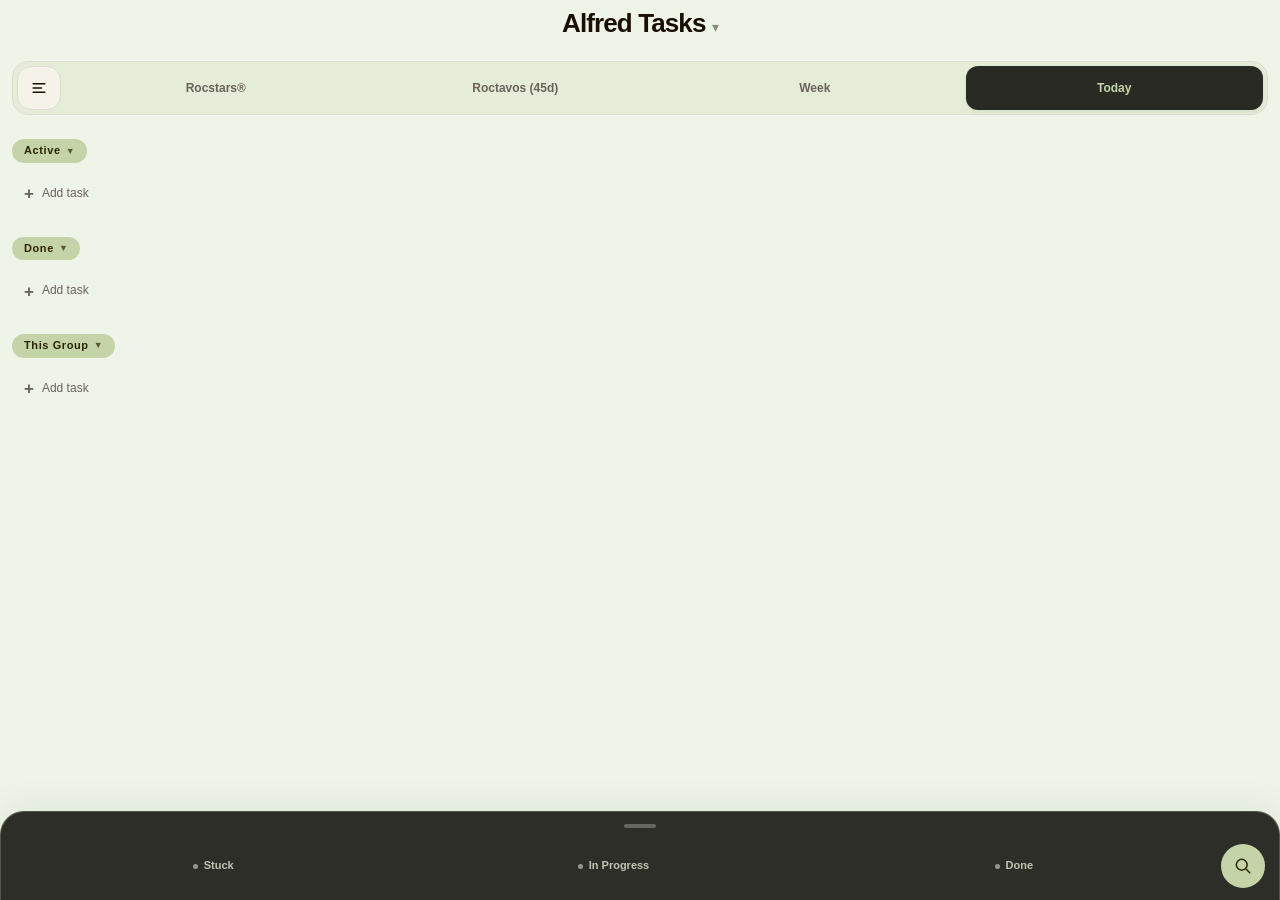
==== index.html @ 6725498e "Merge pull request #1 from crowneglobal/fix/miniapp-task-feed Fix missing tasks with authenticated p" ====
<!DOCTYPE html>
<html lang="en">
<head>
  <meta charset="UTF-8">
  <meta name="viewport" content="width=device-width, initial-scale=1.0, maximum-scale=1.0, viewport-fit=cover">
  <meta http-equiv="Cache-Control" content="no-cache, no-store, must-revalidate">
  <meta http-equiv="Pragma" content="no-cache">
  <meta http-equiv="Expires" content="0">
  <title>Alfred</title>
  <script src="https://telegram.org/js/telegram-web-app.js"></script>
  <script src="https://cdn.jsdelivr.net/npm/sortablejs@1.15.2/Sortable.min.js"></script>
  <style>
    * { margin: 0; padding: 0; box-sizing: border-box; }
    :root {
      /* Device cutouts and Telegram's own controls occupy separate areas. */
      --app-safe-top: calc(max(env(safe-area-inset-top, 0px), var(--tg-safe-area-inset-top, 0px)) + var(--tg-content-safe-area-inset-top, 0px));
      --app-safe-bottom: calc(max(env(safe-area-inset-bottom, 0px), var(--tg-safe-area-inset-bottom, 0px)) + var(--tg-content-safe-area-inset-bottom, 0px));
      --app-safe-left: calc(max(env(safe-area-inset-left, 0px), var(--tg-safe-area-inset-left, 0px)) + var(--tg-content-safe-area-inset-left, 0px));
      --app-safe-right: calc(max(env(safe-area-inset-right, 0px), var(--tg-safe-area-inset-right, 0px)) + var(--tg-content-safe-area-inset-right, 0px));
    }
    html.telegram-fullscreen {
      /* Missing native events need a startup fallback; reported insets replace it. */
      --app-fallback-device-top: 59px;
      --app-fallback-content-top: 56px;
      --app-safe-top: calc(max(env(safe-area-inset-top, 0px), var(--tg-safe-area-inset-top, 0px), var(--app-fallback-device-top)) + var(--app-fallback-content-top));
    }
    html.telegram-fullscreen[data-telegram-platform="ios"] { --app-fallback-content-top: 46px; }
    html.telegram-fullscreen.telegram-device-insets-known { --app-fallback-device-top: 0px; }
    html.telegram-fullscreen.telegram-content-insets-known { --app-fallback-content-top: var(--tg-content-safe-area-inset-top); }
    /* A portrait phone's keyboard must not select the landscape fallback. */
    @media (orientation: landscape) and (min-width: 600px) {
      html.telegram-fullscreen { --app-fallback-device-top: 0px; }
    }
    body {
      font-family: -apple-system, BlinkMacSystemFont, 'SF Pro Text', 'Segoe UI', sans-serif;
      background: #EEF4E8; color: #1A0E00;
      min-height: 100vh;
      padding: 0 calc(var(--app-safe-right) + 12px) calc(var(--task-tray-height, 92px) + 8px) calc(var(--app-safe-left) + 12px);
      transition: background 0.2s, color 0.2s;
    }

    /* ── Light mode ── */
    body.light { background: #EEF4E8; color: #1A0E00; }
    body.light .focus-banner { background: linear-gradient(135deg, #EEF4E8, #F5F2EA); border-color: rgba(197,212,168,0.4); }
    body.light .focus-label  { color: #442B22; }
    body.light .focus-task-name { color: #231708; }
    body.light .task-row     { background: #F5F2EA; box-shadow: 0 1px 4px rgba(0,0,0,0.07); }
    body.light .task-row:active { background: #E5EDD8; }
    body.light .task-assignee { color: #aaa; }
    body.light .section-sep  { color: #aaa; }
    body.light .section-sep::before, body.light .section-sep::after { background: rgba(0,0,0,0.1); }
    body.light .bottom-nav   { background: #EEF4E8; border-top-color: rgba(0,0,0,0.09); }
    body.light .nav-tab      { color: #aaa; }
    body.light .expand-panel { background: transparent; }
    body.light .expand-btn   { background: rgba(0,0,0,0.05); color: #444; }
    body.light .expand-btn.active { color: #231708; }
    body.light .modal-sheet  { background: #EEF4E8; }
    body.light .modal-input, body.light .modal-select { background: #F5F2EA; color: #231708; border-color: rgba(0,0,0,0.12); }
    body.light .modal-label  { color: #666; }
    body.light .detail-sheet { background: #EEF4E8; }
    body.light .comment-item { background: rgba(0,0,0,0.04); }
    body.light .detail-comment-input { background: rgba(0,0,0,0.05); }
    /* body.light .search-input handled in glass block below */
    body.light .board-card { background: #F5F2EA; box-shadow: 0 1px 4px rgba(0,0,0,0.07); }
    body.light .app-header, body.light .profile-header { color: #1A0E00; }
    body.light .profile-card, body.light .settings-card { background: #F5F2EA; border-color: rgba(0,0,0,0.08); }
    body.light .settings-row + .settings-row { border-top-color: rgba(0,0,0,0.08); }
    body.light .profile-subtitle, body.light .settings-row-note, body.light .profile-back { color: #6b6259; }

    /* ── Section tabs (Planning / Banking) ── */
    .section-tabs {
      display: flex; gap: 2px; border-radius: 20px;
      background: rgba(0,0,0,0.08); padding: 3px; margin-top: 6px;
      max-width: 100%; overflow-x: auto; scrollbar-width: none;
      -webkit-overflow-scrolling: touch;
    }
    .section-tabs::-webkit-scrollbar { display: none; }
    .section-tab {
      flex: 1; border: 0; border-radius: 16px; padding: 5px 18px;
      font: inherit; font-size: 12px; font-weight: 700; cursor: pointer;
      color: #888; background: transparent; transition: background 0.18s, color 0.18s;
      -webkit-tap-highlight-color: transparent;
    }
    .section-tab.active { background: #2A2A25; color: #C5D4A8; }
    #nav-planning .section-tab, #nav-banking .section-tab { min-width: 0; padding-left: 8px; padding-right: 8px; }
    body.light .section-tabs { background: rgba(0,0,0,0.07); }
    body.light .section-tab.active { background: #2A2A25; color: #C5D4A8; }
    /* ── Assignee filter tabs ── */
    .assignee-tabs { display: flex; gap: 4px; padding: 4px 8px 2px; }
    .assignee-tab { flex: 1; padding: 6px 0; border: none; border-radius: 8px; font-size: 13px; font-weight: 600; letter-spacing: 0.2px; cursor: pointer; background: rgba(255,255,255,0.07); color: rgba(255,255,255,0.55); transition: background 0.15s, color 0.15s; }
    .assignee-tab.active { background: #2A2A25; color: #C5D4A8; }
    body.light .assignee-tab { background: rgba(0,0,0,0.06); color: rgba(0,0,0,0.45); }
    body.light .assignee-tab.active { background: #2A2A25; color: #C5D4A8; }

    /* ── COB banking test ── */
    #view-banking {
      position: fixed; left: var(--app-safe-left); right: var(--app-safe-right); bottom: var(--app-safe-bottom);
      top: var(--banking-top, 64px); margin: 0; overflow: hidden;
    }
    .banking-frame {
      display: block; width: 100%; height: 100%;
      min-height: 0; border: 0; background: #fff;
    }

    /* App header and profile */
    .app-header {
      position: relative;
      display: flex; align-items: center; justify-content: space-between;
      min-height: 42px; margin-bottom: 10px;
      padding-top: calc(var(--app-safe-top) + 8px);
    }
    .header-sidebar-button {
      width: 36px; height: 36px; border: 0; border-radius: 50%;
      background: #2A2A25; color: #C5D4A8; font: inherit; font-size: 25px;
      font-weight: 400; line-height: 34px; cursor: pointer; z-index: 2;
      box-shadow: 0 2px 8px rgba(0,0,0,0.16); -webkit-tap-highlight-color: transparent;
      flex-shrink: 0;
    }
    .header-sidebar-button { font-size: 16px; line-height: 36px; }
    #context-tabs { margin-top: 12px !important; }
    .app-title { font-size: 20px; font-weight: 800; letter-spacing: -0.4px; }
    .profile-trigger {
      width: 40px; height: 40px; border-radius: 50%; padding: 0; overflow: hidden;
      display: grid; place-items: center; border: 2px solid rgba(197,212,168,0.65);
      background: #C5D4A8; color: #2A2400; font: inherit; font-size: 13px; font-weight: 800;
      cursor: pointer; -webkit-tap-highlight-color: transparent;
    }
    .profile-trigger img, .profile-avatar img { width: 100%; height: 100%; object-fit: cover; display: none; }
    .profile-view {
      display: none; position: fixed; inset: 0; z-index: 300; overflow-y: auto;
      background: #EEF4E8; color: #1A0E00;
      padding: calc(var(--app-safe-top) + 8px) calc(var(--app-safe-right) + 16px) calc(var(--app-safe-bottom) + 28px) calc(var(--app-safe-left) + 16px);
    }
    body.light .profile-view { background: #EEF4E8; }
    .profile-view.open { display: block; }
    .profile-header { display: flex; align-items: center; min-height: 42px; margin-bottom: 18px; }
    .profile-back {
      border: 0; background: transparent; color: #aaa; padding: 8px 4px;
      font: inherit; font-size: 14px; font-weight: 650; cursor: pointer;
    }
    .profile-card, .settings-card {
      background: #2A1500; color: #fff; border: 1px solid rgba(255,255,255,0.07);
      border-radius: 16px;
    }
    .profile-card { padding: 24px 16px 18px; text-align: center; }
    .profile-avatar {
      width: 96px; height: 96px; margin: 0 auto 13px; overflow: hidden; border-radius: 50%;
      display: grid; place-items: center; background: #C5D4A8; border: 3px solid #9DB885;
      color: #2A2400; font-size: 30px; font-weight: 800;
    }
    .profile-name { font-size: 22px; font-weight: 800; letter-spacing: -0.35px; }
    .profile-subtitle { color: rgba(255,255,255,0.55); font-size: 12px; margin-top: 4px; }
    .profile-stats { display: flex; justify-content: center; flex-wrap: wrap; gap: 8px; margin-top: 20px; }
    .profile-stat { padding: 7px 12px; border-radius: 999px; font-size: 12px; font-weight: 800; }
    .profile-stat.done { background: #6E9E5E; color: #fff; }
    .profile-stat.progress { background: #C07840; color: #fff; }
    .profile-stat.stuck { background: #B85248; color: #fff; }
    .settings-title { margin: 24px 4px 8px; color: #442B22; font-size: 11px; font-weight: 800; text-transform: uppercase; letter-spacing: 0.8px; }
    .settings-card { overflow: hidden; }
    .settings-row { min-height: 58px; padding: 0 15px; display: flex; align-items: center; justify-content: space-between; gap: 14px; }
    .settings-row + .settings-row { border-top: 1px solid rgba(255,255,255,0.07); }
    .settings-row-label { font-size: 14px; font-weight: 650; }
    .settings-row-note { color: #666; font-size: 12px; text-align: right; }
    .theme-switch { position: relative; width: 48px; height: 28px; flex: 0 0 auto; }
    .theme-switch input { position: absolute; opacity: 0; width: 1px; height: 1px; }
    .theme-slider { position: absolute; inset: 0; border-radius: 999px; background: #4a4a4a; cursor: pointer; transition: background 0.2s; }
    .theme-slider::after { content: ''; position: absolute; width: 22px; height: 22px; left: 3px; top: 3px; border-radius: 50%; background: #fff; transition: transform 0.2s; }
    .theme-switch input:checked + .theme-slider { background: #C5D4A8; }
    .theme-switch input:checked + .theme-slider::after { transform: translateX(20px); background: #2A2400; }

    /* Focus banner */
    .focus-banner {
      display: flex; align-items: center; gap: 10px;
      background: linear-gradient(135deg,#2B1500,#3D2000);
      border: 1px solid rgba(197,212,168,0.3);
      border-radius: 12px; padding: 11px 14px; margin-bottom: 12px;
    }
    .focus-icon { font-size: 18px; flex-shrink: 0; }
    .focus-label { font-size: 9px; font-weight: 700; color: #B8C9A0; text-transform: uppercase; letter-spacing: 0.8px; }
    .focus-task-name { font-size: 15px; font-weight: 700; color: #fff; margin-top: 1px; }
    .focus-hidden { display: none; }
    /* ── Search input — frosted glass ── */
    .search-input {
      width: 100%; padding: 11px 18px; border-radius: 24px;
      background: rgba(255,255,255,0.12);
      -webkit-backdrop-filter: blur(20px) saturate(180%);
      backdrop-filter: blur(20px) saturate(180%);
      border: 1px solid rgba(255,255,255,0.22);
      color: #fff; font-size: 14px; outline: none;
      box-shadow: 0 2px 16px rgba(0,0,0,0.18), inset 0 1px 0 rgba(255,255,255,0.12);
    }
    body.light .search-input {
      background: rgba(255,255,255,0.55);
      -webkit-backdrop-filter: blur(20px) saturate(180%);
      backdrop-filter: blur(20px) saturate(180%);
      border-color: rgba(0,0,0,0.12); color: #1A0E00;
      box-shadow: 0 2px 16px rgba(0,0,0,0.08), inset 0 1px 0 rgba(255,255,255,0.6);
    }
    .search-input:focus { border-color: rgba(255,255,255,0.5); box-shadow: 0 2px 20px rgba(0,0,0,0.25), 0 0 0 2px rgba(197,212,168,0.3), inset 0 1px 0 rgba(255,255,255,0.15); }
    body.light .search-input:focus { border-color: rgba(197,212,168,0.8); box-shadow: 0 2px 20px rgba(0,0,0,0.1), 0 0 0 2px rgba(197,212,168,0.4); }

    /* Search uses the available screen for results above the keyboard dock. */
    .search-overlay {
      display: none; position: fixed; inset: 0; z-index: 1000;
      pointer-events: none; color: #1A0E00;
    }
    .search-overlay.open { display: block; }
    .search-overlay-header {
      position: fixed; left: calc(var(--app-safe-left) + 8px); right: calc(var(--app-safe-right) + 8px);
      bottom: calc(var(--search-bottom-inset, var(--app-safe-bottom)) + 8px);
      display: flex; align-items: center; gap: 8px; z-index: 1002;
      padding: 7px; border: 1px solid rgba(0,0,0,0.1); border-radius: 19px;
      background: rgba(238,244,232,0.94); box-shadow: 0 5px 24px rgba(0,0,0,0.2);
      -webkit-backdrop-filter: blur(18px) saturate(180%);
      backdrop-filter: blur(18px) saturate(180%);
      pointer-events: auto;
      transition: bottom 0.12s ease;
    }
    .search-overlay-pill {
      height: 42px; flex: 1; min-width: 0; display: flex; align-items: center; gap: 8px;
      padding: 0 12px; border-radius: 13px; background: rgba(0,0,0,0.07);
    }
    .search-overlay-icon { color: #777; font-size: 16px; line-height: 1; }
    .search-overlay-input {
      min-width: 0; flex: 1; border: 0; outline: 0; background: transparent;
      color: #1A0E00; font: inherit; font-size: 16px;
    }
    .search-overlay-input::-webkit-search-cancel-button { display: none; }
    .search-clear, .search-exit {
      border: 0; background: transparent; color: #6b6259; cursor: pointer;
      font: inherit; font-weight: 700; -webkit-tap-highlight-color: transparent;
    }
    .search-clear { width: 24px; height: 24px; border-radius: 50%; font-size: 18px; line-height: 22px; }
    .search-clear[hidden] { display: none; }
    .search-exit { flex: 0 0 auto; width: 34px; height: 34px; padding: 0; font-size: 20px; }
    .search-results { display: none; }
    .search-result-row {
      height: 58px; display: flex; align-items: center; gap: 11px; padding: 0 10px;
      border-bottom: 1px solid rgba(0,0,0,0.07); cursor: pointer;
      -webkit-tap-highlight-color: transparent;
    }
    .search-result-row img { width: 38px; height: 38px; border-radius: 50%; object-fit: cover; flex: 0 0 auto; }
    .search-result-main { min-width: 0; flex: 1; }
    .search-result-name { font-size: 14px; font-weight: 700; overflow: hidden; text-overflow: ellipsis; white-space: nowrap; }
    .search-result-assignee { margin-top: 2px; color: #777; font-size: 12px; }
    .search-filter-chips { display: none; }
    .search-filter-chip {
      border: 1px solid rgba(0,0,0,0.1); border-radius: 999px; padding: 7px 11px;
      background: #F5F2EA; color: #6b6259; font: inherit; font-size: 12px; font-weight: 700;
      white-space: nowrap; cursor: pointer;
    }
    .search-filter-chip.active { background: #2A2A25; color: #C5D4A8; border-color: #2A2A25; }
    body.search-mode { overflow: hidden; }
    body.search-mode .app-header,
    body.search-mode .assignee-tabs,
    body.search-mode .focus-banner,
    body.search-mode .bottom-sheet,
    body.search-mode .sidebar-trigger,
    body.search-mode .week-label,
    body.search-mode .inline-add-row,
    body.search-mode .inline-task-wrap { display: none !important; }
    body.search-mode #view-planning {
      position: fixed;
      top: calc(var(--app-safe-top) + 8px);
      right: calc(var(--app-safe-right) + 12px);
      bottom: calc(var(--search-bottom-inset, var(--app-safe-bottom)) + var(--search-dock-height, 58px) + 16px);
      left: calc(var(--app-safe-left) + 12px);
      overflow-y: auto; overscroll-behavior: contain; -webkit-overflow-scrolling: touch;
    }
    body.search-mode .task-list,
    body.search-mode .week-section.collapsed .task-list { max-height: none; }
    body.search-mode .week-section { margin-bottom: 5px; }

    .task-feed-status { padding: 24px 12px; text-align: center; color: #6b6259; font-size: 14px; }
    .task-feed-status[hidden] { display: none; }
    .task-feed-status button { display: block; margin: 12px auto 0; padding: 8px 16px; border: 0; border-radius: 8px; background: #2A2A25; color: #C5D4A8; font: inherit; cursor: pointer; }
    .task-feed-status button[hidden] { display: none; }
    .today-view { display: none; }
    .today-view.open { display: block; }
    .today-task-row {
      height: 58px; display: flex; align-items: center; background: #F5F2EA;
      border-radius: 10px; margin-bottom: 5px; overflow: hidden;
      box-shadow: 0 1px 4px rgba(0,0,0,0.1); cursor: pointer;
    }

    /* Week sections */
    .week-section { margin-bottom: 12px; }
    .week-section.week-hidden { display: none; }
    .week-section.section-empty { display: none; }

    .week-label {
      display: inline-flex; align-items: center; gap: 5px;
      padding: 4px 12px; border-radius: 16px; font-size: 12px; font-weight: 700;
      margin-bottom: 8px; cursor: pointer; user-select: none;
      -webkit-tap-highlight-color: transparent;
    }
    .label-41    { background: #C5D4A8; color: #2A2400; }
    .label-42    { background: #C5D4A8; color: #2A2400; }
    .label-grp   { background: rgba(110,158,94,0.25); color: #3A5A2A; }
    .week-chevron { font-size: 9px; opacity: 0.7; transition: transform 0.2s; }
    .week-section.collapsed .week-chevron { transform: rotate(-90deg); }
    .task-list { overflow: hidden; }
    .week-section.collapsed .task-list { max-height: 0; }

    /* Group separator — clean text divider */
    .section-sep {
      display: flex; align-items: center; gap: 8px;
      font-size: 10px; font-weight: 700; color: #442B22; text-transform: uppercase;
      letter-spacing: 0.8px; margin: 6px 0 8px; cursor: pointer;
      user-select: none; -webkit-tap-highlight-color: transparent;
    }
    .section-sep::before, .section-sep::after {
      content: ''; flex: 1; height: 1px; background: rgba(0,0,0,0.15);
    }

    /* Task rows */
    .swipe-wrapper { position: relative; overflow: hidden; border-radius: 10px; margin-bottom: 5px; }
    .swipe-wrapper.hidden-wrapper { display: none; }
    .swipe-wrapper.sortable-ghost { opacity: 0.35; }
    .swipe-wrapper.sortable-drag { opacity: 0.95; box-shadow: 0 8px 24px rgba(0,0,0,0.5); }
    .swipe-actions { position: absolute; right: 0; top: 0; bottom: 0; display: flex; flex-direction: row; align-items: stretch; }
    .swipe-actions-left {
      position: absolute;
      left: 0; top: 0; bottom: 0;
      width: 232px;
      display: flex; flex-direction: row; align-items: stretch;
    }
    .sa-date {
      width: 58px; display: flex; flex-direction: column;
      align-items: center; justify-content: center;
      background: #C5D4A8; color: #2A2400; font-size: 10px; font-weight: 700;
      cursor: pointer; border: none; gap: 2px;
    }
    .swipe-actions-left .sa-date { flex: 1 1 0; width: auto; min-width: 0; padding: 0; }
    .sa-date .date-day { font-size: 12px; font-weight: 800; }
    .sa-date .date-num { font-size: 10px; opacity: 0.8; }
    .sa-date.sa-today { background: #6E9E5E; }
    .sa-date.sa-clock { background: #C07840; font-size: 18px; }
    .quick-due-input { position: absolute; width: 1px; height: 1px; opacity: 0; pointer-events: none; }
    .swipe-btn { width: 70px; border: 0; color: #fff; font-size: 11px; font-weight: 700; cursor: pointer; }
    .sa-done { background: #6E9E5E; color: #fff; }
    .sa-status { background: #C07840; color: #fff; }
    .sa-delete { background: #ef4444; }
    .task-row {
      display: flex; align-items: center;
      background: #F5F2EA; color: #1A0E00; border-radius: 10px; margin-bottom: 5px;
      height: 58px; overflow: hidden; cursor: grab;
      box-shadow: 0 1px 4px rgba(0,0,0,0.10);
      touch-action: none; -webkit-tap-highlight-color: transparent;
      transition: background 0.1s;
    }
    .swipe-wrapper .task-row { position: relative; margin-bottom: 0; border-radius: 0; transition: transform 0.22s ease, background 0.1s, opacity 0.25s, height 0.25s; }
    .task-row.swiped-open { transform: translateX(-210px); }
    .task-row.done-flash { animation: doneFlash 0.45s ease; }
    @keyframes doneFlash { 0%,100% { background: #F5F2EA; color: #1A0E00; } 45% { background: #E5EDD8; color: #1A0E00; } }
    @keyframes doneFlashLight { 0%,100% { background: #F5F2EA; } 45% { background: #E5EDD8; } }
    body.light .task-row.done-flash { animation-name: doneFlashLight; }
    .task-row:active { background: #ede8d8; cursor: grabbing; }
    .task-row.hidden { display: none; }
    .task-row.sortable-ghost { opacity: 0.35; }
    .task-row.sortable-drag  { opacity: 0.95; box-shadow: 0 8px 24px rgba(0,0,0,0.5); border-radius: 10px; }

    .accent { width: 4px; height: 100%; flex-shrink: 0; }
    .accent-done     { background: #6E9E5E; }
    .accent-progress { background: #C07840; }
    .accent-stuck    { background: #B85248; }

    .avatar {
      width: 36px; height: 36px; border-radius: 50%; flex-shrink: 0;
      object-fit: cover; margin: 0 9px 0 2px; cursor: pointer; transition: outline 0.1s;
      order: 4;
    }
    .avatar.active-filter { outline: 2.5px solid #fff; outline-offset: 1px; }
    body.light .avatar.active-filter { outline-color: #333; }

    .task-info { flex: 1 1 auto; min-width: 0; display: flex; flex-direction: column; padding: 0 10px; overflow: hidden; order: 2; }
    .task-name  { font-size: 14px; font-weight: 500; white-space: nowrap; overflow: hidden; text-overflow: ellipsis; }
    .task-name-input {
      width: 100%; min-width: 0; padding: 1px 3px; border: 0; border-radius: 4px;
      outline: 2px solid rgba(122,171,106,0.45); background: rgba(255,255,255,0.72);
      color: #1A0E00; font: inherit; font-size: 14px; font-weight: 500;
    }
    .task-assignee { font-size: 11px; color: rgba(0,0,0,0.45); margin-top: 1px; white-space: nowrap; overflow: hidden; text-overflow: ellipsis; }
    .priority-dot { width: 7px; height: 7px; border-radius: 50%; flex-shrink: 0; margin-right: 5px; display: inline-block; vertical-align: middle; }
    .dot-p1 { background: #ef4444; }
    .dot-p2 { background: #F68B42; }
    .dot-p3 { background: #6E9E5E; }
    .due-chip { font-size: 10px; font-weight: 600; margin-top: 2px; display: inline-block; }
    .due-chip.overdue { color: #B85248; }
    .due-chip.due-today { color: #C07840; }
    .due-chip.due-soon { color: #94a3b8; }
    .task-meta-row { display: flex; align-items: center; gap: 5px; min-width: 0; margin-top: 1px; }
    .task-group-tag {
      display: inline-block; min-width: 0; max-width: 96px;
      font-size: 9px; font-weight: 700; padding: 1px 5px; border-radius: 4px;
      background: rgba(197,212,168,0.22); color: #7AAB6A; text-transform: uppercase; letter-spacing: 0.4px;
      white-space: nowrap; overflow: hidden; text-overflow: ellipsis;
    }
    .task-group-tag.tag-42 { background: rgba(192,120,64,0.15); color: #C07840; }
    .task-group-tag.tag-grp { background: rgba(110,158,94,0.15); color: #6E9E5E; }

    .badge { padding: 4px 8px; border-radius: 16px; font-size: 10px; font-weight: 700; margin-right: 4px; flex-shrink: 0; white-space: nowrap; order: 3; }
    .accent { order: 1; }
    .badge-done     { background: #6E9E5E; color: #fff; }
    .badge-progress { background: #C07840; color: #fff; }
    .badge-stuck    { background: #B85248; color: #fff; }

    /* ── Bottom Sheet — slides like iOS keyboard ── */
    .bottom-sheet {
      position: fixed; bottom: 0; left: 0; right: 0;
      background: #2A2A25; border-radius: 14px 14px 0 0;
      border-top: 1px solid rgba(255,255,255,0.07);
      z-index: 100; overflow: visible;
      padding: 0 var(--app-safe-right) var(--app-safe-bottom) var(--app-safe-left);
    }
    .bottom-sheet.expanded { transform: none; }
    body.light .bottom-sheet { background: #EEF4E8; border-top-color: rgba(0,0,0,0.09); }
    .sheet-handle-bar {
      display: flex; justify-content: center; align-items: center;
      width: 100%; height: 24px; border: 0; background: transparent; cursor: pointer;
      touch-action: none;
      -webkit-tap-highlight-color: transparent;
    }
    .sheet-handle-pill {
      width: 36px; height: 4px; border-radius: 2px;
      background: rgba(255,255,255,0.2);
    }
    body.light .sheet-handle-pill { background: rgba(0,0,0,0.15); }
    .tray-actions { display: flex; flex-direction: column; gap: 8px; padding: 4px 12px 12px; }
    .tray-actions[hidden] { display: none; }
    .tray-actions .assignee-tabs { padding: 0; }
    .tray-tools { display: flex; align-items: center; gap: 8px; }
    .tray-search-trigger {
      flex: 1; min-width: 0; height: 44px; padding: 0 15px;
      border: 1px solid rgba(0,0,0,0.1); border-radius: 22px; background: rgba(255,255,255,0.62);
      color: #777; font: inherit; font-size: 14px; text-align: left; cursor: text;
      -webkit-tap-highlight-color: transparent;
    }
    .tray-new-task {
      flex-shrink: 0; height: 44px; padding: 0 12px; border: 0; border-radius: 22px;
      background: #2A2A25; color: #C5D4A8; font: inherit; font-size: 14px; font-weight: 700; cursor: pointer;
      -webkit-tap-highlight-color: transparent;
    }
    .sheet-pinned {
      display: flex; flex-direction: row; align-items: center;
      justify-content: space-around; height: 64px; overflow: visible;
    }
    .sheet-expanded {
      max-height: calc(50dvh - 66px - env(safe-area-inset-bottom, 0px));
      overflow-y: auto;
      overscroll-behavior: contain;
    }
    .sheet-expanded-inner {
      padding: 8px 12px 6px;
      display: flex; flex-direction: column; gap: 8px;
    }
    .sheet-extra-nav {
      display: flex; flex-direction: row; gap: 4px; flex-wrap: wrap; align-items: center;
    }
    .sheet-safe-area { height: env(safe-area-inset-bottom, 0px); }
    .nav-center-avatar {
      width: 46px; height: 46px; border-radius: 50%;
      background: #C5D4A8; border: 3px solid rgba(255,255,255,0.25);
      color: #2A2400; font-family: inherit; font-size: 14px; font-weight: 800;
      flex-shrink: 0; min-width: 46px; min-height: 46px; box-sizing: border-box;
      display: flex; align-items: center; justify-content: center;
      cursor: pointer; box-shadow: 0 0 0 2px #2A2A25, 0 4px 14px rgba(0,0,0,0.4);
      overflow: hidden; -webkit-tap-highlight-color: transparent;
      padding: 0;
    }
    .nav-center-avatar img { width: 100%; height: 100%; object-fit: cover; display: none; }
    .nav-tab {
      display: inline-flex; align-items: center; justify-content: center;
      padding: 0 13px; font-size: 12px; font-weight: 600; color: #666;
      white-space: nowrap; flex-shrink: 0; cursor: pointer;
      border-top: 2.5px solid transparent;
      transition: color 0.15s, border-color 0.15s;
      -webkit-tap-highlight-color: transparent; user-select: none;
    }
    .nav-tab.chip-stuck.active    { color: #ef4444; border-top-color: #ef4444; font-weight: 700; }
    .nav-tab.chip-progress.active { color: #F68B42; border-top-color: #F68B42; font-weight: 700; }
    .nav-tab.chip-done.active     { color: #7AAB6A; border-top-color: #7AAB6A; font-weight: 700; }
    .nav-tab.tab-week.active      { color: #7AAB6A; border-top-color: #7AAB6A; font-weight: 700; }
    .nav-tab.tab-people.active    { color: #7AAB6A; border-top-color: #7AAB6A; font-weight: 700; }
    .nav-tab.tab-group.active     { color: #7AAB6A; border-top-color: #7AAB6A; font-weight: 700; }
    .nav-tab.tab-board.active     { color: #7AAB6A; border-top-color: #7AAB6A; font-weight: 700; }
    .nav-tab.tab-new              { color: #ef4444; font-weight: 800; font-size: 13px; }
    .nav-tab.tab-pending.active   { color: #C5D4A8; border-top-color: #C5D4A8; font-weight: 700; }
    .task-topic-dot { width: 7px; height: 7px; border-radius: 50%; background: #7AAB6A; flex-shrink: 0; margin-left: 3px; display: none; vertical-align: middle; }
    .task-row[data-topic="true"] .task-topic-dot { display: inline-block; }
    .btn-topic {
      flex: 1; padding: 12px; border-radius: 10px;
      background: rgba(197,212,168,0.12); color: #C5D4A8;
      font-size: 13px; font-weight: 700; border: 1px solid rgba(197,212,168,0.25); cursor: pointer;
    }
    .btn-topic.topic-done { background: rgba(110,158,94,0.2); color: #7AAB6A; border-color: rgba(110,158,94,0.4); }
    .nav-divider { width: 1px; background: rgba(255,255,255,0.12); align-self: stretch; margin: 10px 0; flex-shrink: 0; }

    /* ── Inline sub-pickers (inside bottom sheet) ── */
    .expand-panel { display: none; flex-direction: row; gap: 8px; flex-wrap: wrap; }
    .expand-panel.open { display: flex; }
    .expand-btn {
      display: inline-flex; align-items: center;
      padding: 7px 14px; border-radius: 20px;
      background: rgba(255,255,255,0.07); color: #bbb;
      font-size: 12px; font-weight: 600; cursor: pointer;
      border: none; -webkit-tap-highlight-color: transparent;
      transition: background 0.15s, color 0.15s;
    }
    .expand-btn.active { background: #C5D4A8; color: #2A2400; font-weight: 700; }
    .expand-btn.btn-all.active  { background: #C5D4A8; color: #2A2400; }
    .expand-btn.btn-41.active   { background: #C5D4A8; color: #2A2400; }
    .expand-btn.btn-42.active   { background: #C07840; color: #fff; }
    .expand-btn.btn-p.active    { outline: 2.5px solid #fff; outline-offset: 2px; }
    .expand-btn .p-avatar { width: 28px; height: 28px; border-radius: 50%; object-fit: cover; margin-right: 6px; pointer-events: none; }

    /* +New modal */
    .modal-overlay {
      display: none; position: fixed; inset: 0; background: rgba(0,0,0,0.55);
      z-index: 200; align-items: flex-end;
    }
    .modal-overlay.open { display: flex; }
    .modal-sheet {
      background: #1A0E00; color: #fff; border-radius: 18px 18px 0 0; padding: 20px 18px 36px;
      width: 100%; max-height: 70vh; overflow-y: auto;
    }
    .modal-title { font-size: 16px; font-weight: 700; margin-bottom: 14px; }
    .modal-label { font-size: 11px; color: #888; text-transform: uppercase; letter-spacing: 0.7px; margin-bottom: 5px; margin-top: 12px; }
    .modal-input, .modal-select {
      width: 100%; padding: 7px 10px; border-radius: 10px;
      background: #1A0E00; color: #fff; font-size: 13px;
      border: 1px solid rgba(255,255,255,0.1); outline: none;
      -webkit-appearance: none; appearance: none;
    }
    .modal-input:focus { border-color: rgba(197,212,168,0.5); }
    .modal-actions { display: flex; gap: 10px; margin-top: 18px; }
    .btn-add    { flex: 1; padding: 12px; border-radius: 10px; background: #ef4444; color: #fff; font-size: 14px; font-weight: 700; border: none; cursor: pointer; }
    .btn-cancel { padding: 12px 18px; border-radius: 10px; background: rgba(255,255,255,0.08); color: #ccc; font-size: 14px; font-weight: 600; border: none; cursor: pointer; }

    .detail-overlay { position: fixed; inset: 0; background: rgba(0,0,0,0.55); z-index: 210; display: none; align-items: flex-end; }
    .detail-overlay.open { display: flex; }
    .detail-sheet { background: #1A0E00; color: #fff; border-radius: 20px 20px 0 0; padding: 8px 14px 16px; width: 100%; max-height: 52vh; overflow-y: auto; transform: translateY(100%); transition: transform 0.3s ease; }
    .detail-overlay.open .detail-sheet { transform: translateY(0); }
    .detail-handle { width: 36px; height: 4px; background: rgba(255,255,255,0.2); border-radius: 2px; margin: 0 auto 10px; }
    .detail-header { display: flex; justify-content: space-between; align-items: center; margin-bottom: 8px; }
    .detail-title-text { font-size: 15px; font-weight: 700; }
    .detail-close { background: none; border: none; color: #888; font-size: 18px; cursor: pointer; }
    .detail-meta-row { display: flex; gap: 7px; align-items: center; margin-bottom: 8px; flex-wrap: wrap; }
    .detail-meta-chip { display: inline-flex; align-items: center; gap: 4px; padding: 3px 9px; border-radius: 20px; font-size: 11px; font-weight: 700; background: rgba(255,255,255,0.07); color: #bbb; }
    body.light .detail-meta-chip { background: rgba(0,0,0,0.06); color: #555; }
    .detail-section-label { display: none; }
    .detail-pills { display: flex; gap: 6px; flex-wrap: wrap; margin-bottom: 7px; margin-top: 0; }
    .detail-pill { padding: 5px 12px; border-radius: 20px; font-size: 11px; font-weight: 600; background: rgba(255,255,255,0.07); color: #bbb; cursor: pointer; border: none; }
    .detail-pill.active.pill-stuck, .detail-pill.active.pill-p1 { background: #B85248; color: #fff; }
    .detail-pill.active.pill-progress, .detail-pill.active.pill-p2 { background: #C07840; color: #fff; }
    .detail-pill.active.pill-done { background: #6E9E5E; color: #fff; }
    .detail-pill.active.pill-p3 { background: #6E9E5E; color: #fff; }
    .detail-overdue { color: #B85248; font-size: 12px; margin-top: 4px; }
    .detail-notes { resize: vertical; min-height: 44px; }
    .detail-comments-list { display: flex; flex-direction: column; gap: 8px; margin-bottom: 10px; max-height: 160px; overflow-y: auto; }
    .comment-item { background: rgba(255,255,255,0.05); border-radius: 8px; padding: 8px 10px; }
    .comment-author { font-size: 10px; font-weight: 700; color: #7AAB6A; margin-bottom: 2px; }
    .comment-text { font-size: 13px; }
    .comment-time { font-size: 10px; color: #555; margin-top: 2px; }
    .detail-comment-input-row { display: flex; gap: 8px; align-items: center; }
    .detail-comment-input { flex: 1; padding: 9px 12px; border-radius: 20px; background: rgba(255,255,255,0.07); border: 1px solid rgba(255,255,255,0.1); color: inherit; font-size: 13px; outline: none; }
    .detail-comment-send { width: 36px; height: 36px; border-radius: 50%; background: #C5D4A8; color: #2A2400; border: none; font-size: 16px; cursor: pointer; flex-shrink: 0; }

    #board-view {
      position: relative; width: 100%;
      height: calc(100dvh - 160px - env(safe-area-inset-bottom, 0px));
      min-height: 360px; overflow-y: auto; overflow-x: hidden; background: inherit; z-index: 1;
      overscroll-behavior-y: contain; scrollbar-width: none;
    }
    #board-view::-webkit-scrollbar { display: none; }
    .board-columns {
      display: flex; flex-direction: column; width: 100%; gap: 10px; padding: 8px 0 96px;
    }
    .board-col {
      width: 100%; display: flex; flex-direction: column;
      background: transparent; border: 0;
      overflow: hidden;
      /* each lane is independently scrollable */
      flex-shrink: 0;
    }
    .board-col-header {
      min-height: 38px; padding: 0 4px; font-size: 13px; font-weight: 800;
      display: flex; align-items: center; gap: 8px; cursor: pointer; user-select: none;
      -webkit-tap-highlight-color: transparent;
    }
    .board-col-title { flex: 1; letter-spacing: 0.15px; }
    .board-count {
      min-width: 24px; height: 24px; padding: 0 7px; border-radius: 12px;
      display: inline-flex; align-items: center; justify-content: center;
      color: #777; background: transparent; font-size: 11px;
      font-variant-numeric: tabular-nums;
    }
    .board-chevron { font-size: 17px; line-height: 1; transition: transform 0.24s ease; }
    .board-col.collapsed .board-chevron { transform: rotate(-90deg); }
    .board-col.collapsed .board-col-body { display: none; }
    .col-header-stuck, .col-header-progress, .col-header-done { background: transparent; color: inherit; }
    .board-col-body {
      display: flex; flex-direction: column; gap: 6px; padding: 7px;
      max-height: 28vh; overflow-y: auto; overscroll-behavior: contain;
      scrollbar-width: none; -webkit-overflow-scrolling: touch;
    }
    .board-col-body::-webkit-scrollbar { display: none; }
    .board-col.expanded .board-col-body { max-height: none; overflow-y: visible; }

    /* ── Asana-style inline add row ── */
    .inline-add-row {
      display: flex; align-items: center; gap: 8px; padding: 9px 14px;
      cursor: pointer; opacity: 0.45; font-size: 13px; border-radius: 8px;
      transition: opacity 0.15s; user-select: none; -webkit-tap-highlight-color: transparent;
    }
    .inline-add-row:hover, .inline-add-row:active { opacity: 0.9; }
    .inline-add-row::before { content: '+'; font-size: 17px; font-weight: 700; line-height: 1; }
    .inline-task-wrap {
      display: none; align-items: center; gap: 9px; padding: 8px 12px;
      background: rgba(255,255,255,0.12); border-radius: 10px; margin: 3px 8px 3px;
      border: 1.5px solid rgba(197,212,168,0.35);
    }
    body.light .inline-task-wrap { background: rgba(0,0,0,0.04); border-color: rgba(197,212,168,0.5); }
    .inline-task-wrap.active { display: flex; }
    .inline-task-wrap input {
      flex: 1; background: transparent; border: none; outline: none;
      font-size: 14px; color: inherit; font-family: inherit; caret-color: #C5D4A8;
    }
    .inline-task-wrap input::placeholder { opacity: 0.45; }
    .board-card { background: #F5F2EA; color: #1A0E00; border-radius: 8px; border-left: 4px solid var(--lane-color, #C07840); padding: 10px 12px; display: flex; align-items: center; gap: 9px; cursor: pointer; box-shadow: 0 1px 4px rgba(0,0,0,0.08); }
    .board-card-name { font-size: 13px; font-weight: 500; flex: 1; }
    .board-card-avatar { width: 28px; height: 28px; border-radius: 50%; object-fit: cover; }
    .board-card .priority-dot { width: 7px; height: 7px; }
    .board-empty {
      min-height: 54vh; display: grid; place-content: center; justify-items: center;
      gap: 10px; color: #777; text-align: center;
    }
    .board-empty-icon { font-size: 38px; opacity: 0.55; }
    .board-empty-text { font-size: 14px; font-weight: 650; }
    .board-empty-add {
      width: 52px; height: 52px; border: 0; border-radius: 50%; margin-top: 4px;
      background: #2A2A25; color: #C5D4A8; font: inherit; font-size: 30px;
      cursor: pointer; box-shadow: 0 4px 14px rgba(0,0,0,0.18);
    }

    /* ── Detail header: assignee left + days badge right ── */
    .detail-header { align-items: center; gap: 8px; }
    .detail-header-left { display: flex; align-items: center; gap: 6px; flex-shrink: 0; }
    .detail-header-right { display: flex; align-items: center; gap: 6px; flex-shrink: 0; }
    .detail-title-text { flex: 1; min-width: 0; overflow: hidden; text-overflow: ellipsis; white-space: nowrap; }
    .detail-assignee-avatar {
      width: 28px; height: 28px; border-radius: 50%; object-fit: cover; flex-shrink: 0;
      border: 1.5px solid rgba(255,255,255,0.22);
    }
    .detail-assignee-label {
      font-size: 12px; font-weight: 600; color: #aaa; white-space: nowrap;
    }
    .days-old-badge {
      width: 32px; height: 32px; border-radius: 50%;
      background: rgba(255,255,255,0.08); border: 1.5px solid rgba(255,255,255,0.15);
      display: flex; align-items: center; justify-content: center;
      font-size: 9px; font-weight: 800; color: #888; flex-shrink: 0; letter-spacing: -0.3px;
    }
    body.light .days-old-badge { background: rgba(0,0,0,0.05); border-color: rgba(0,0,0,0.12); color: #aaa; }
    body.light .detail-assignee-avatar { border-color: rgba(0,0,0,0.12); }

    /* Sidebar */
    .sidebar-trigger {
      position: fixed; left: 0; top: 50%; transform: translateY(-50%);
      width: 20px; height: 72px; background: rgba(42,42,37,0.9);
      border-radius: 0 10px 10px 0; z-index: 390;
      display: flex; align-items: center; justify-content: center;
      cursor: pointer; -webkit-tap-highlight-color: transparent;
      border: 1px solid rgba(255,255,255,0.08); border-left: 0;
    }
    .sidebar-trigger-line { width: 3px; height: 30px; border-radius: 2px; background: rgba(197,212,168,0.55); }
    .sidebar-backdrop {
      display: none; position: fixed; inset: 0; z-index: 400;
      background: rgba(0,0,0,0.5); backdrop-filter: blur(2px); -webkit-backdrop-filter: blur(2px);
    }
    .sidebar-backdrop.open { display: block; }
    .sidebar-panel {
      position: fixed; top: 0; left: 0; bottom: 0; width: 75%; max-width: 300px;
      z-index: 401; background: #1C1C1E; border-right: 1px solid rgba(255,255,255,0.09);
      display: flex; flex-direction: column; overflow: hidden;
      transform: translateX(-100%); transition: transform 0.28s cubic-bezier(0.32,0,0,1);
    }
    .sidebar-panel.open { transform: translateX(0); }
    .sidebar-header {
      padding: calc(var(--app-safe-top) + 8px) 16px 12px calc(var(--app-safe-left) + 16px);
      border-bottom: 1px solid rgba(255,255,255,0.07);
      font-size: 12px; font-weight: 800; letter-spacing: 0.7px;
      color: rgba(255,255,255,0.45); text-transform: uppercase;
    }
    .sidebar-body { flex: 1; overflow-y: auto; padding: 6px 0 calc(var(--app-safe-bottom) + 20px) var(--app-safe-left); }
    .sidebar-group-row {
      display: flex; align-items: center; gap: 10px; padding: 12px 16px;
      cursor: pointer; transition: background 0.15s; border-left: 3px solid transparent;
      -webkit-tap-highlight-color: transparent;
    }
    .sidebar-group-row:active { background: rgba(255,255,255,0.06); }
    .sidebar-group-row.active {
      background: rgba(101,163,82,0.14); border-left-color: #7AAB6A; padding-left: 13px;
    }
    .sidebar-group-dot { width: 9px; height: 9px; border-radius: 50%; flex-shrink: 0; }
    .sidebar-group-name {
      flex: 1; font-size: 14px; font-weight: 500; color: rgba(255,255,255,0.8);
      white-space: nowrap; overflow: hidden; text-overflow: ellipsis;
    }
    .sidebar-group-row.active .sidebar-group-name { font-weight: 700; color: #fff; }
    .sidebar-count-badge {
      min-width: 22px; height: 20px; padding: 0 5px; border-radius: 10px;
      background: rgba(255,255,255,0.09); color: rgba(255,255,255,0.45);
      font-size: 10px; font-weight: 700; display: flex; align-items: center; justify-content: center; flex-shrink: 0;
    }
    .sidebar-group-row.active .sidebar-count-badge { background: rgba(122,171,106,0.28); color: #C5D4A8; }
    .sidebar-subtitle {
      display: inline-block; max-width: 120px; margin-left: 3px;
      font-size: 11px; font-weight: 600; color: rgba(197,212,168,0.7);
      white-space: nowrap; overflow: hidden; text-overflow: ellipsis; vertical-align: middle;
    }
    /* Alfred interface: shared surfaces, type, contrast and interaction states. */
    body {
      --ui-bg: #EEF4E8; --ui-surface: #F5F2EA; --ui-soft: #E5EDD8;
      --ui-ink: #1A0E00; --ui-muted: #6B6259; --ui-line: #DADCCE;
      --ui-accent: #2A2A25; --ui-accent-ink: #C5D4A8; --ui-tint: #C5D4A8;
      --ui-glass: rgba(245, 242, 234, .96); --ui-shadow: 0 12px 40px rgba(42, 36, 0, .09);
      --ui-progress: #FFFFFF; --ui-progress-bg: #C07840;
      --ui-stuck: #FFFFFF; --ui-stuck-bg: #B85248; --ui-done: #FFFFFF; --ui-done-bg: #6E9E5E;
      font-feature-settings: 'ss01' on; -webkit-font-smoothing: antialiased;
      line-height: 1.45;
    }
    body:not(.light) {
      --ui-bg: #1E1E1A; --ui-surface: #2A2A25; --ui-soft: #38382F;
      --ui-ink: #F5F2EA; --ui-muted: #C5C0B2; --ui-line: #4A493E;
      --ui-accent: #C5D4A8; --ui-accent-ink: #2A2400; --ui-tint: #424B35;
      --ui-glass: rgba(42, 42, 37, .97); --ui-shadow: 0 12px 40px rgba(0, 0, 0, .25);
      color-scheme: dark;
    }
    body, body.light { background: var(--ui-bg); color: var(--ui-ink); }
    button, input, select, textarea { font-family: inherit; }
    button { touch-action: manipulation; }
    :is(button, [role="button"], input, select, textarea):focus-visible {
      outline: 3px solid var(--ui-accent); outline-offset: 3px;
    }
    button:disabled { opacity: .45; cursor: not-allowed; }
    .ui-icon { width: 20px; height: 20px; flex: 0 0 auto; fill: none; stroke: currentColor; stroke-width: 1.8; stroke-linecap: round; stroke-linejoin: round; }
    .app-header { margin-bottom: 18px; }
    :is(body, body.light) .app-header { color: var(--ui-ink); }
    .header-sidebar-button {
      display: grid; place-items: center; width: 44px; height: 44px; border-radius: 14px;
      background: var(--ui-surface); color: var(--ui-ink); border: 1px solid var(--ui-line); box-shadow: none;
    }
    .app-title { font-size: 26px; font-weight: 750; letter-spacing: -.9px; line-height: 1.2; }
    #date-week-bar { color: var(--ui-muted); opacity: 1 !important; font-size: 11px !important; font-weight: 550 !important; margin-top: 5px !important; letter-spacing: .25px !important; }
    #context-tabs { align-items: center; gap: 6px; margin-top: 16px !important; padding: 4px !important; border: 1px solid var(--ui-line); background: var(--ui-soft) !important; border-radius: 16px; }
    :is(body, body.light) .section-tab { min-height: 44px; border-radius: 12px; background: transparent; color: var(--ui-muted); font-size: 12px; font-weight: 650; line-height: 1.2; }
    :is(body, body.light) .section-tab.active { background: var(--ui-accent); color: var(--ui-accent-ink); box-shadow: 0 2px 5px rgba(20, 40, 24, .07); }
    :is(body, body.light) .focus-banner { background: linear-gradient(135deg, #2B1500, #3D2000); border: 1px solid rgba(197,212,168,.3); border-radius: 18px; padding: 14px 16px; gap: 12px; margin-bottom: 20px; }
    .focus-icon { display: grid; place-items: center; width: 34px; height: 34px; color: #C5D4A8; }
    :is(body, body.light) .focus-label { color: #B8C9A0; font-size: 9px; letter-spacing: 1.4px; }
    :is(body, body.light) .focus-task-name { color: #FFFFFF; font-size: 16px; font-weight: 650; margin-top: 3px; }
    .week-label { background: #C5D4A8; color: #2A2400; padding: 4px 12px; margin: 0 0 10px; font-size: 11px; font-weight: 650; letter-spacing: .6px; }
    .week-section { margin-bottom: 20px; }
    :is(body, body.light) :is(.task-row, .today-task-row) {
      height: 82px; background: var(--ui-surface); color: var(--ui-ink); border: 1px solid var(--ui-line);
      border-radius: 16px; box-shadow: 0 2px 3px rgba(20, 40, 24, .025); margin-bottom: 8px;
    }
    .swipe-wrapper { border: 1px solid var(--ui-line); border-radius: 16px; margin-bottom: 8px; }
    .task-list { max-height: none; }
    .swipe-actions { top: 1px; bottom: 1px; right: 1px; border-radius: 0 15px 15px 0; overflow: hidden; }
    .swipe-actions-left { top: 1px; bottom: 1px; left: 1px; border-radius: 15px 0 0 15px; overflow: hidden; }
    :is(body, body.light) .swipe-wrapper .task-row { margin-bottom: 0; border: 0; border-radius: 0; }
    :is(body, body.light) .task-row:active { background: var(--ui-soft); }
    .task-info { position: relative; gap: 3px; padding: 0 10px 0 12px; }
    .task-name { font-size: 15px; font-weight: 650; letter-spacing: -.25px; line-height: 20px; white-space: normal; display: -webkit-box; -webkit-line-clamp: 2; -webkit-box-orient: vertical; }
    :is(body, body.light) .task-assignee { color: var(--ui-muted); font-size: 11px; margin-top: 0; }
    .task-meta-row { margin: 0; gap: 6px; }
    .task-group-tag, .task-group-tag.tag-grp { background: rgba(110,158,94,.15); color: #527747; font-size: 9px; padding: 2px 5px; font-weight: 600; letter-spacing: .1px; text-transform: none; }
    .task-group-tag.tag-42 { background: rgba(192,120,64,.15); color: #965826; }
    body:not(.light) .task-group-tag { color: #C5D4A8; }
    body:not(.light) .task-group-tag.tag-42 { color: #E1AB80; }
    .priority-dot { position: absolute; top: 4px; left: 1px; width: 7px; height: 7px; margin: 0; }
    .accent { order: 0; width: 4px; height: 100%; margin-left: 0; border-radius: 0; }
    .accent-progress { background: #C07840; } .accent-stuck { background: #B85248; } .accent-done { background: #6E9E5E; }
    .badge { order: 3; border-radius: 999px; font-size: 11px; line-height: 14px; padding: 5px 8px; font-weight: 650; margin-right: 12px; }
    .badge-progress { color: var(--ui-progress); background: var(--ui-progress-bg); }
    .badge-stuck { color: var(--ui-stuck); background: var(--ui-stuck-bg); }
    .badge-done { color: var(--ui-done); background: var(--ui-done-bg); }
    .avatar { order: 1; width: 36px; height: 36px; margin: 0 0 0 10px; border: 1px solid var(--ui-line); }
    .task-name-input { color: var(--ui-ink); background: var(--ui-soft); font-size: 16px; padding: 4px; }
    .inline-add-row { opacity: 1; color: var(--ui-muted); padding: 12px; font-size: 12px; }
    :is(body, body.light) .bottom-sheet {
      --ui-surface: #2A2A25; --ui-soft: #424239; --ui-ink: #F5F2EA; --ui-muted: #C1C3B2; --ui-line: #55564A;
      --ui-accent: #C5D4A8; --ui-accent-ink: #2A2400; --ui-tint: #C5D4A8; --ui-glass: rgba(42,42,37,.98);
      background: var(--ui-glass); border: 1px solid var(--ui-line); border-bottom: 0; border-radius: 24px 24px 0 0;
      box-shadow: 0 -8px 32px rgba(23, 42, 27, .06); backdrop-filter: blur(20px); -webkit-backdrop-filter: blur(20px);
    }
    .sheet-handle-bar { height: 28px; border-radius: 24px 24px 0 0; }
    :is(body, body.light) .sheet-handle-pill { width: 32px; height: 4px; background: var(--ui-muted); opacity: .38; }
    .sheet-pinned { height: 60px; gap: 4px; padding: 0 14px 8px; }
    :is(body, body.light) .sheet-pinned .nav-tab {
      flex: 1; min-width: 0; min-height: 44px; border: 0; border-radius: 12px; padding: 0 6px;
      background: transparent; color: var(--ui-muted); font: inherit; font-size: 11px; font-weight: 600; gap: 6px;
    }
    .sheet-pinned .nav-tab::before { content: ''; width: 5px; height: 5px; border-radius: 50%; background: currentColor; opacity: .7; flex-shrink: 0; }
    :is(body, body.light) .sheet-pinned .chip-stuck.active { background: var(--ui-stuck-bg); color: var(--ui-stuck); }
    :is(body, body.light) .sheet-pinned .chip-progress.active { background: var(--ui-progress-bg); color: var(--ui-progress); }
    :is(body, body.light) .sheet-pinned .chip-done.active { background: var(--ui-done-bg); color: var(--ui-done); }
    .nav-center-avatar { width: 44px; height: 44px; min-width: 44px; min-height: 44px; border: 3px solid var(--ui-surface); background: var(--ui-tint); color: var(--ui-accent-ink); box-shadow: 0 0 0 1px var(--ui-line); font-size: 12px; }
    .tray-search-bubble { display: grid; place-items: center; width: 44px; height: 44px; flex: 0 0 44px; margin-left: 5px; padding: 0; border: 0; border-radius: 50%; background: var(--ui-accent); color: var(--ui-accent-ink); cursor: pointer; }
    .tray-actions { padding: 6px 16px 16px; gap: 12px; }
    .tray-scope-row { display: flex; align-items: center; gap: 12px; min-width: 0; }
    .tray-actions .assignee-tabs { flex: 1; min-width: 0; padding: 4px; gap: 4px; border: 1px solid var(--ui-line); border-radius: 13px; background: var(--ui-soft); }
    :is(body, body.light) .assignee-tab { min-height: 36px; border-radius: 9px; background: transparent; color: var(--ui-muted); font-size: 12px; font-weight: 650; }
    :is(body, body.light) .assignee-tab.active { color: var(--ui-ink); background: var(--ui-surface); box-shadow: 0 1px 4px rgba(20,40,24,.07); }
    .tray-search-trigger { display: inline-flex; align-items: center; gap: 8px; min-height: 48px; border-radius: 14px; border: 1px solid var(--ui-line); background: var(--ui-surface); color: var(--ui-muted); font-size: 13px; padding: 0 12px; }
    .tray-search-trigger .ui-icon { width: 17px; height: 17px; }
    .tray-new-task { display: inline-flex; align-items: center; justify-content: center; gap: 6px; min-height: 48px; padding: 0 14px; border-radius: 14px; background: var(--ui-accent); color: var(--ui-accent-ink); font-size: 13px; font-weight: 650; }
    .tray-new-task .ui-icon { width: 16px; height: 16px; }
    .search-overlay-header { border: 1px solid var(--ui-line); border-radius: 20px; background: var(--ui-glass); padding: 8px; box-shadow: var(--ui-shadow); }
    .search-overlay-pill { height: 48px; border-radius: 13px; background: var(--ui-soft); }
    .search-overlay-input { color: var(--ui-ink); font-size: 16px; }
    .search-overlay-input:focus-visible { outline: none; }
    .search-overlay-pill:focus-within { box-shadow: 0 0 0 2px var(--ui-accent); }
    .search-overlay-input::placeholder { color: var(--ui-muted); }
    .search-overlay-icon, .search-clear, .search-exit { color: var(--ui-muted); }
    .search-exit { width: 40px; height: 44px; }
    .task-feed-status { padding: 22px; margin: 8px 0 18px; border: 1px solid var(--ui-line); border-radius: 18px; background: var(--ui-surface); color: var(--ui-muted); font-size: 14px; line-height: 1.6; }
    .task-feed-status[hidden] { display: none; }
    .task-feed-status button { margin-top: 12px; border: 0; padding: 10px 16px; border-radius: 10px; background: var(--ui-accent); color: var(--ui-accent-ink); font: inherit; font-weight: 650; }
    :is(body, body.light) :is(.modal-sheet, .detail-sheet) { background: var(--ui-surface); color: var(--ui-ink); border: 1px solid var(--ui-line); border-radius: 24px 24px 0 0; padding: 22px max(20px, var(--app-safe-right)) max(24px, var(--app-safe-bottom)) max(20px, var(--app-safe-left)); box-shadow: var(--ui-shadow); }
    .modal-title { font-size: 23px; letter-spacing: -.6px; font-weight: 700; }
    :is(body, body.light) :is(.modal-label, .detail-section-label) { color: var(--ui-muted); font-size: 10px; letter-spacing: .8px; margin-top: 18px; }
    :is(body, body.light) :is(.modal-input, .modal-select, .detail-comment-input) { min-height: 46px; color: var(--ui-ink); background: var(--ui-soft); border: 1px solid var(--ui-line); border-radius: 12px; font-size: 16px; padding: 10px 12px; }
    :is(body, body.light) .modal-select { padding-right: 36px; background-image: linear-gradient(45deg, transparent 50%, var(--ui-muted) 50%), linear-gradient(135deg, var(--ui-muted) 50%, transparent 50%); background-position: right 18px center, right 13px center; background-size: 5px 5px; background-repeat: no-repeat; }
    .modal-input::placeholder, .detail-comment-input::placeholder { color: var(--ui-muted); }
    .btn-add, .btn-cancel, .btn-topic { min-height: 46px; border-radius: 12px; font: inherit; font-size: 14px; font-weight: 650; }
    .btn-add { background: var(--ui-accent); color: var(--ui-accent-ink); }
    .btn-cancel { background: var(--ui-soft); color: var(--ui-muted); border: 1px solid var(--ui-line); }
    .btn-topic { background: var(--ui-soft); color: var(--ui-accent); border-color: var(--ui-line); }
    .btn-topic.topic-done { background: var(--ui-done-bg); color: var(--ui-done); border-color: var(--ui-line); }
    .detail-handle { background: var(--ui-line); margin-top: -10px; }
    .detail-title-text { font-size: 19px; color: var(--ui-ink); letter-spacing: -.4px; }
    .detail-close { background: var(--ui-soft); color: var(--ui-muted); width: 44px; height: 44px; min-width: 44px; border-radius: 12px; }
    .detail-section-label { display: block; margin-bottom: 7px; }
    :is(body, body.light) :is(.detail-meta-chip, .days-old-badge) { background: var(--ui-soft); color: var(--ui-muted); border-color: var(--ui-line); }
    .detail-pill { background: var(--ui-soft); color: var(--ui-muted); border-color: var(--ui-line); padding: 9px 12px; }
    .detail-pill.active { background: var(--ui-tint); color: var(--ui-ink); border-color: var(--ui-accent); }
    .detail-pill.active.pill-stuck, .detail-pill.active.pill-p1 { background: var(--ui-stuck-bg); color: var(--ui-stuck); border-color: var(--ui-stuck); }
    .detail-pill.active.pill-progress, .detail-pill.active.pill-p2 { background: var(--ui-progress-bg); color: var(--ui-progress); border-color: var(--ui-progress); }
    .detail-pill.active.pill-done, .detail-pill.active.pill-p3 { background: var(--ui-done-bg); color: var(--ui-done); border-color: var(--ui-done); }
    :is(body, body.light) .profile-view { background: var(--ui-bg); color: var(--ui-ink); }
    :is(body, body.light) :is(.profile-card, .settings-card) { background: var(--ui-surface); color: var(--ui-ink); border: 1px solid var(--ui-line); border-radius: 20px; }
    .profile-card { padding: 28px 20px; }
    .profile-avatar { border: 4px solid var(--ui-surface); box-shadow: 0 0 0 1px var(--ui-line); background: var(--ui-tint); color: var(--ui-ink); }
    .profile-name { letter-spacing: -.7px; font-size: 26px; }
    :is(body, body.light) :is(.profile-subtitle, .profile-back, .settings-row-note) { color: var(--ui-muted); }
    .settings-title { color: var(--ui-muted); font-size: 10px; letter-spacing: 1.2px; margin-top: 28px; }
    :is(body, body.light) .settings-row + .settings-row { border-color: var(--ui-line); }
    .profile-stat { font-size: 11px; font-weight: 650; padding: 8px 11px; border-radius: 10px; }
    .profile-stat.done { background: var(--ui-done-bg); color: var(--ui-done); }
    .profile-stat.progress { background: var(--ui-progress-bg); color: var(--ui-progress); }
    .profile-stat.stuck { background: var(--ui-stuck-bg); color: var(--ui-stuck); }
    .theme-slider { background: var(--ui-line); }
    .theme-switch input:checked + .theme-slider { background: var(--ui-accent); }
    .theme-switch input:checked + .theme-slider::after { background: var(--ui-accent-ink); }
    .sidebar-trigger { display: none; }
    .sidebar-panel { background: var(--ui-surface); color: var(--ui-ink); border-color: var(--ui-line); }
    .sidebar-header { color: var(--ui-muted); border-color: var(--ui-line); }
    .sidebar-group-name, .sidebar-group-row.active .sidebar-group-name { color: var(--ui-ink); }
    .sidebar-group-row.active { background: var(--ui-tint); border-left-color: var(--ui-accent); }
    .sidebar-count-badge, .sidebar-group-row.active .sidebar-count-badge { color: var(--ui-muted); background: var(--ui-soft); }
    .sidebar-subtitle { color: var(--ui-muted); max-width: 96px; font-size: 10px; }
    .board-col { background: var(--ui-surface); border: 1px solid var(--ui-line); border-radius: 16px; }
    :is(body, body.light) .board-card { background: var(--ui-soft); color: var(--ui-ink); border-color: var(--ui-line); box-shadow: none; }
    :is(body, body.light) .board-card { border-left-color: var(--lane-color, var(--ui-line)); }
    .board-empty { color: var(--ui-muted); }
    .board-empty-add { background: var(--ui-accent); color: var(--ui-accent-ink); }
    @media (max-width: 350px) {
      .app-title { font-size: 23px; }
      #nav-planning .section-tab { font-size: 10px; padding-left: 4px; padding-right: 4px; }
      .sheet-pinned { padding-left: 8px; padding-right: 8px; gap: 0; }
      :is(body, body.light) .sheet-pinned .nav-tab { font-size: 10px; padding: 0 3px; gap: 4px; }
      .tray-actions { padding-left: 12px; padding-right: 12px; }
      .tray-new-task { padding: 0 10px; }
      .task-name { font-size: 14px; }
      .task-info { padding-left: 9px; padding-right: 7px; }
      .badge { font-size: 10px; padding: 5px 7px; margin-right: 8px; }
      .avatar { width: 32px; height: 32px; margin-left: 8px; }
    }
    @media (orientation: landscape) and (min-width: 600px) {
      .tray-actions { flex-direction: row; align-items: center; }
      .tray-scope-row { flex: 0 0 40%; }
      .tray-tools { flex: 1; }
    }
    @media (prefers-reduced-motion: reduce) {
      *, *::before, *::after { scroll-behavior: auto !important; animation-duration: .01ms !important; transition-duration: .01ms !important; }
    }
  </style>
</head>
<body class="light">

  <header class="app-header" style="flex-direction:column; align-items:stretch; gap:0; padding-bottom:4px; min-height:unset;">
    <div style="display:flex; flex-direction:row; align-items:center; justify-content:space-between; width:100%;">
      <div class="app-title" id="app-title-toggle" role="button" tabindex="0" aria-label="Switch between Alfred Tasks and Alfred Bank" style="text-align:center; flex:1; cursor:pointer; user-select:none; -webkit-tap-highlight-color:transparent;">Alfred Tasks <span id="title-arrow" style="font-size:14px; opacity:0.45; font-weight:400;">▾</span></div>
    </div>
    <div id="date-week-bar" style="font-size:11px; font-weight:600; letter-spacing:0.4px; opacity:0.5; text-align:center; width:100%; margin-bottom:1px; margin-top:1px;"></div>
    <div class="section-tabs" id="context-tabs" style="padding:0; background:none; margin-top:4px; width:100%;">
      <button class="header-sidebar-button" id="header-sidebar-button" type="button" aria-label="Open groups sidebar"><svg class="ui-icon" viewBox="0 0 24 24" aria-hidden="true"><path d="M5 7h14M5 12h10M5 17h14"/></svg></button>
      <div id="nav-planning" style="display:flex; flex:1; min-width:0; gap:2px;">
        <button class="section-tab" id="topnav-board" data-qf="board">Rocstars®</button>
        <button class="section-tab" id="topnav-people" data-qf="people">Roctavos (45d)</button>
        <button class="section-tab" id="topnav-week" data-qf="week">Week</button>
        <button class="section-tab active" id="topnav-pending" data-qf="pending">Today</button>
      </div>
    </div>
  </header>

  <section class="profile-view" id="profile-view" aria-hidden="true">
    <div class="profile-header">
      <button class="profile-back" id="profile-back" type="button">&lt; Back</button>
    </div>
    <div class="profile-card">
      <div class="profile-avatar">
        <img class="current-user-photo" alt="User avatar">
        <span class="current-user-initials">A</span>
      </div>
      <div class="profile-name" id="profile-name">Alfred User</div>
      <div class="profile-subtitle" id="profile-subtitle">Telegram account</div>
      <div class="profile-stats" aria-label="Task statistics">
        <span class="profile-stat done"><span id="profile-done-count">0</span> Done</span>
        <span class="profile-stat progress"><span id="profile-progress-count">0</span> In Progress</span>
        <span class="profile-stat stuck"><span id="profile-stuck-count">0</span> Stuck</span>
      </div>
    </div>
    <div class="settings-title">Settings</div>
    <div class="settings-card">
      <div class="settings-row">
        <span class="settings-row-label">Dark Mode</span>
        <label class="theme-switch" aria-label="Dark Mode">
          <input id="dark-mode-toggle" type="checkbox" checked>
          <span class="theme-slider"></span>
        </label>
      </div>
      <div class="settings-row">
        <span class="settings-row-label">Account</span>
        <span class="settings-row-note" id="account-row-note">Telegram account ›</span>
      </div>
    </div>
  </section>

  <div id="view-planning">
  <div id="task-feed-status" class="task-feed-status" role="status" aria-live="polite" hidden>
    <span id="task-feed-message"></span>
    <button id="task-feed-retry" type="button" hidden>Try again</button>
    <button id="task-feed-clear" type="button" hidden>Show all active tasks</button>
  </div>
  <div id="task-save-error" class="task-feed-status" role="alert" hidden></div>
  <!-- Per-user focus task -->
  <div class="focus-banner focus-hidden" id="focus-banner">
    <span class="focus-icon" aria-hidden="true"><svg class="ui-icon" viewBox="0 0 24 24"><circle cx="12" cy="12" r="7"/><circle cx="12" cy="12" r="2"/><path d="M12 2v3m0 14v3M2 12h3m14 0h3"/></svg></span>
    <div>
      <div class="focus-label">Focus</div>
      <div class="focus-task-name" id="focus-task-name"></div>
    </div>
  </div>

  <!-- Week 41 -->
  <div class="week-section" id="section-41">
    <div class="week-label label-41" onclick="toggleCollapse('section-41')">
      Active <span class="week-chevron">▼</span>
    </div>
    <div class="task-list" id="list-41">
      <div class="inline-add-row" onclick="showInlineAdd(this,'list-41','Active')">Add task</div>
      <div class="inline-task-wrap"><input type="text" placeholder="Task name, then Enter..."></div>
    </div>
  </div>

  <!-- Done -->
  <div class="week-section" id="section-42">
    <div class="week-label label-42" onclick="toggleCollapse('section-42')">
      Done <span class="week-chevron">▼</span>
    </div>
    <div class="task-list" id="list-42">
      <div class="inline-add-row" onclick="showInlineAdd(this,'list-42','Done')">Add task</div>
      <div class="inline-task-wrap"><input type="text" placeholder="Task name, then Enter..."></div>
    </div>
  </div>

  <!-- This Group -->
  <div class="week-section" id="section-group">
    <div class="week-label label-grp" onclick="toggleCollapse('section-group')">
      This Group <span class="week-chevron">▼</span>
    </div>
    <div class="task-list" id="list-group">
      <div class="inline-add-row" onclick="showInlineAdd(this,'list-group','This Group')">Add task</div>
      <div class="inline-task-wrap"><input type="text" placeholder="Task name, then Enter..."></div>
    </div>
  </div>

  <div id="board-view" class="board-view" style="display:none">
    <div class="board-columns">
      <div class="board-col" id="col-stuck"><div class="board-col-header col-header-stuck" role="button" tabindex="0" aria-expanded="true"><span class="board-col-title">🔴 Stuck</span><span class="board-count" id="count-stuck">0</span><span class="board-chevron">⌄</span></div><div class="board-col-body" id="col-body-stuck"></div></div>
      <div class="board-col" id="col-progress"><div class="board-col-header col-header-progress" role="button" tabindex="0" aria-expanded="true"><span class="board-col-title">🟡 In Progress</span><span class="board-count" id="count-progress">0</span><span class="board-chevron">⌄</span></div><div class="board-col-body" id="col-body-progress"></div></div>
      <div class="board-col" id="col-done"><div class="board-col-header col-header-done" role="button" tabindex="0" aria-expanded="true"><span class="board-col-title">✅ Done</span><span class="board-count" id="count-done">0</span><span class="board-chevron">⌄</span></div><div class="board-col-body" id="col-body-done"></div></div>
    </div>
  </div>

  <div id="today-view" class="today-view" aria-label="Today's tasks"></div>

  </div><!-- /view-planning -->

  <!-- COB banking test: trusted iframe parent is restricted server-side. -->
  <div id="view-banking" style="display:none">
    <iframe class="banking-frame" id="banking-frame" title="COB Banking" src="https://banking.crowne-cards.com/" allow="clipboard-read; clipboard-write" referrerpolicy="strict-origin-when-cross-origin"></iframe>
  </div>

  <!-- Bottom Sheet: handle + pinned row + expandable drawer -->
  <div class="bottom-sheet" id="bottom-sheet">
    <button class="sheet-handle-bar" id="sheet-handle" type="button" aria-label="Expand task tray" aria-expanded="false" aria-controls="tray-actions">
      <span class="sheet-handle-pill" aria-hidden="true"></span>
    </button>
    <div class="sheet-pinned">
      <button class="nav-tab chip-stuck" type="button" data-status="stuck" aria-pressed="false">Stuck</button>
      <button class="nav-tab chip-progress" type="button" data-status="progress" aria-pressed="false">In Progress</button>
      <button class="nav-tab chip-done" type="button" data-status="done" aria-pressed="false">Done</button>
      <button class="tray-search-bubble" id="search-bubble" type="button" aria-label="Search tasks"><svg class="ui-icon" viewBox="0 0 24 24" aria-hidden="true"><circle cx="10.5" cy="10.5" r="6.5"/><path d="m16 16 4 4"/></svg></button>
    </div>

    <div class="tray-actions" id="tray-actions" hidden>
      <div class="tray-scope-row">
        <div class="assignee-tabs" id="assignee-tabs">
          <button class="assignee-tab active" id="assignee-tab-me" type="button" data-assignee="me">Me</button>
          <button class="assignee-tab" id="assignee-tab-all" type="button" data-assignee="all">All</button>
        </div>
        <button class="nav-center-avatar" id="profile-trigger" type="button" aria-label="Open profile">
          <img class="current-user-photo" alt="">
          <span class="current-user-initials">A</span>
        </button>
      </div>
      <div class="tray-tools">
        <button class="tray-search-trigger" id="tray-search-trigger" type="button" aria-label="Search tasks"><svg class="ui-icon" viewBox="0 0 24 24" aria-hidden="true"><circle cx="10.5" cy="10.5" r="6.5"/><path d="m16 16 4 4"/></svg>Search tasks</button>
        <button class="tray-new-task" id="tray-new-task" type="button" aria-label="Create new task"><svg class="ui-icon" viewBox="0 0 24 24" aria-hidden="true"><path d="M12 5v14M5 12h14"/></svg>New task</button>
      </div>
    </div>

    <!-- Legacy controls retained only as non-rendered hooks for existing state logic. -->
    <div class="sheet-expanded" id="sheet-expanded" hidden aria-hidden="true">
      <div class="sheet-expanded-inner">
        <!-- More tabs -->
        <div class="sheet-extra-nav">
          <div class="nav-tab tab-pending" id="tab-pending">Pending</div>
          <div class="nav-tab tab-week"   id="tab-week">Week</div>
          <div class="nav-tab tab-people" id="tab-people">People</div>
          <div class="nav-tab tab-group"  id="tab-group">Group</div>
          <div class="nav-tab tab-board"  id="tab-board">Board</div>
          <div class="nav-tab tab-new"    id="tab-new">+ New</div>
        </div>
        <!-- Week sub-picker -->
        <div class="expand-panel" id="panel-week">
          <button class="expand-btn btn-all active" data-week="all">All Weeks</button>
          <button class="expand-btn btn-41" data-week="41">Week 41</button>
          <button class="expand-btn btn-42" data-week="42">Week 42</button>
        </div>
        <!-- People sub-picker -->
        <div class="expand-panel" id="panel-people">
          <button class="expand-btn btn-p active" data-person="all">All People</button>
          <button class="expand-btn btn-p" data-person="12"><img class="p-avatar" src="https://i.pravatar.cc/72?img=12"> Darren</button>
          <button class="expand-btn btn-p" data-person="5"><img class="p-avatar" src="https://i.pravatar.cc/72?img=5"> Fiorella</button>
          <button class="expand-btn btn-p" data-person="4"><img class="p-avatar" src="https://i.pravatar.cc/72?img=4"> Alfred</button>
        </div>
      </div>
    </div>

  </div>

  <section class="search-overlay" id="search-overlay" aria-hidden="true">
    <div class="search-overlay-header">
      <label class="search-overlay-pill" for="search-overlay-input">
        <span class="search-overlay-icon" aria-hidden="true">⌕</span>
        <input class="search-overlay-input" id="search-overlay-input" type="search" inputmode="search" enterkeyhint="search" autocomplete="off" placeholder="Search">
        <button class="search-clear" id="search-clear" type="button" aria-label="Clear search" hidden>×</button>
      </label>
      <button class="search-exit" id="search-exit" type="button" aria-label="Close search">×</button>
    </div>
    <div class="search-results" id="search-results"></div>
    <div class="search-filter-chips" id="search-filter-chips" aria-label="Search field">
      <button class="search-filter-chip active" type="button" data-search-field="name">By Name</button>
      <button class="search-filter-chip" type="button" data-search-field="assignee">By Assignee</button>
      <button class="search-filter-chip" type="button" data-search-field="status">By Status</button>
    </div>
  </section>

  <!-- +New modal -->
  <div class="modal-overlay" id="modal-overlay" onclick="closeModal(event)">
    <div class="modal-sheet" onclick="event.stopPropagation()">
      <div class="modal-title" id="create-modal-title">New Task</div>
      <div class="modal-label" id="create-name-label">Task name</div>
      <input class="modal-input" id="new-task-name" type="text" placeholder="What needs to get done?">
      <div class="modal-label">Status</div>
      <select class="modal-select" id="new-task-status">
        <option value="progress">In Progress</option>
        <option value="stuck">Stuck</option>
        <option value="done">Done</option>
      </select>
      <div class="modal-label" id="create-week-label">Week</div>
      <select class="modal-select" id="new-task-week">
        <option value="41">Week 41</option>
        <option value="42">Week 42</option>
      </select>
      <div class="modal-actions">
        <button class="btn-cancel" onclick="closeModal()">Cancel</button>
        <button class="btn-add" id="create-submit" onclick="addTask()">Add Task</button>
      </div>
    </div>
  </div>

  <div class="detail-overlay" id="detail-overlay">
    <div class="detail-sheet" id="detail-sheet">
      <div class="detail-handle"></div>
      <div class="detail-header">
        <div class="detail-header-left">
          <img class="detail-assignee-avatar" id="detail-assignee-avatar" src="" alt="">
        </div>
        <span class="detail-title-text" id="detail-title">Task name</span>
        <div class="detail-header-right">
          <div class="days-old-badge" id="days-old-badge">?</div>
          <button class="detail-close" id="detail-close">✕</button>
        </div>
      </div>
      <div class="detail-meta-row">
        <span class="detail-meta-chip" id="detail-group-chip">—</span>
      </div>
      <div class="detail-section-label">Goal</div>
      <input class="modal-input" type="text" id="detail-goal" placeholder="Link to a goal...">
      <div class="detail-section-label">Status</div>
      <div class="detail-pills" id="detail-status-pills"><div class="detail-pill pill-stuck" data-s="stuck">Stuck</div><div class="detail-pill pill-progress" data-s="progress">In Progress</div><div class="detail-pill pill-done" data-s="done">Done</div></div>
      <div class="detail-section-label">Priority</div>
      <div class="detail-pills" id="detail-priority-pills"><div class="detail-pill pill-p1" data-p="p1">🔴 P1</div><div class="detail-pill pill-p2" data-p="p2">🟡 P2</div><div class="detail-pill pill-p3" data-p="p3">🔵 P3</div></div>
      <div class="detail-section-label">Due Date</div>
      <input class="modal-input" type="date" id="detail-due">
      <div id="detail-overdue" class="detail-overdue" style="display:none">⚠️ Overdue</div>
      <div class="detail-section-label">Notes</div>
      <textarea class="modal-input detail-notes" id="detail-notes" rows="2" placeholder="Add notes..."></textarea>
      <div id="detail-comments-section" style="display:none">
        <div class="detail-section-label">Comments</div>
        <div class="detail-comments-list" id="detail-comments-list"></div>
        <div class="detail-comment-input-row">
          <input class="detail-comment-input" id="detail-comment-input" type="text" placeholder="Add a comment...">
          <button class="detail-comment-send" id="detail-comment-send">↑</button>
        </div>
      </div>
      <div class="modal-actions" style="margin-top:8px">
        <button class="btn-topic" id="detail-topic-btn">🧵 Create Topic</button>
      </div>
    </div>
  </div>

  <div class="sidebar-trigger" id="sidebar-trigger" role="button" aria-label="Open groups sidebar" tabindex="0"><div class="sidebar-trigger-line"></div></div>
  <div class="sidebar-backdrop" id="sidebar-backdrop"></div>
  <aside class="sidebar-panel" id="sidebar-panel" aria-label="Groups">
    <div class="sidebar-header">Spaces</div>
    <div class="sidebar-body" id="sidebar-body"></div>
  </aside>

  <script>
    const tg = window.Telegram && window.Telegram.WebApp;
    let darkModeEnabled = localStorage.getItem('alfred-dark-mode') === 'true';
    function applyTheme() {
      const isLight = !darkModeEnabled;
      document.body.classList.toggle('light', isLight);
      const bg = getComputedStyle(document.body).getPropertyValue('--ui-bg').trim();
      if (tg) { tg.setBackgroundColor(bg); tg.setHeaderColor(bg); }
    }
    if (tg) {
      const root = document.documentElement;
      root.dataset.telegramPlatform = tg.platform || '';
      let deviceInsetsKnown = tg.isFullscreen && Object.values(tg.safeAreaInset || {}).some(value => value > 0);
      let contentInsetsKnown = tg.isFullscreen && (tg.contentSafeAreaInset?.top || 0) > 0;
      function syncReportedInsets() {
        root.classList.toggle('telegram-device-insets-known', deviceInsetsKnown);
        root.classList.toggle('telegram-content-insets-known', contentInsetsKnown);
      }
      tg.onEvent('safeAreaChanged', () => { deviceInsetsKnown = !!tg.isFullscreen; syncReportedInsets(); });
      tg.onEvent('contentSafeAreaChanged', () => {
        contentInsetsKnown = tg.isFullscreen && (tg.contentSafeAreaInset?.top || 0) > 0;
        syncReportedInsets();
      });
      syncReportedInsets();
      let fullscreenPending = false;
      function syncFullscreenClearance() {
        document.documentElement.classList.toggle('telegram-fullscreen', fullscreenPending || tg.isFullscreen);
      }
      function finishFullscreenRequest() {
        fullscreenPending = false;
        if (!tg.isFullscreen) {
          deviceInsetsKnown = false;
          contentInsetsKnown = false;
          syncReportedInsets();
        }
        syncFullscreenClearance();
      }
      tg.onEvent('fullscreenChanged', finishFullscreenRequest);
      tg.onEvent('fullscreenFailed', finishFullscreenRequest);
      syncFullscreenClearance();
      tg.expand();
      if (tg.requestFullscreen && tg.isVersionAtLeast('8.0') && !tg.isFullscreen) {
        // Move controls down before the native fullscreen animation starts.
        fullscreenPending = true;
        syncFullscreenClearance();
        try {
          tg.requestFullscreen();
        } catch (_) {
          finishFullscreenRequest();
        }
      }
      tg.onEvent('themeChanged', applyTheme);
    }
    applyTheme();

    // Focus banner
    const FOCUS = { '1078092674': 'COB review' };
    const userId = tg && tg.initDataUnsafe && tg.initDataUnsafe.user
      ? String(tg.initDataUnsafe.user.id) : null;
    const telegramUser = tg && tg.initDataUnsafe ? tg.initDataUnsafe.user : null;
    const displayName = telegramUser
      ? [telegramUser.first_name, telegramUser.last_name].filter(Boolean).join(' ') || telegramUser.username || 'Alfred User'
      : 'Alfred User';
    const initials = displayName.split(/\s+/).filter(Boolean).slice(0, 2).map(part => part[0]).join('').toUpperCase() || 'A';
    document.getElementById('profile-name').textContent = displayName;
    document.getElementById('profile-subtitle').textContent = telegramUser && telegramUser.username ? '@' + telegramUser.username : 'Telegram account';
    document.getElementById('account-row-note').textContent = telegramUser && telegramUser.username ? '@' + telegramUser.username + ' ›' : 'Telegram account ›';
    document.querySelectorAll('.current-user-initials').forEach(node => { node.textContent = initials; });
    if (telegramUser && telegramUser.photo_url) {
      document.querySelectorAll('.current-user-photo').forEach(photo => {
        photo.src = telegramUser.photo_url;
        photo.style.display = 'block';
        photo.addEventListener('load', () => {
          const fallback = photo.nextElementSibling;
          if (fallback) fallback.style.display = 'none';
        }, { once: true });
      });
    }
    if (userId && FOCUS[userId]) {
      document.getElementById('focus-task-name').textContent = FOCUS[userId];
      document.getElementById('focus-banner').classList.remove('focus-hidden');
    }

    const profileView = document.getElementById('profile-view');
    const darkModeToggle = document.getElementById('dark-mode-toggle');
    darkModeToggle.checked = darkModeEnabled;
    function updateProfileStats() {
      const counts = { done: 0, progress: 0, stuck: 0 };
      document.querySelectorAll('.task-row').forEach(row => {
        if (Object.prototype.hasOwnProperty.call(counts, row.dataset.status)) counts[row.dataset.status] += 1;
      });
      document.getElementById('profile-done-count').textContent = counts.done;
      document.getElementById('profile-progress-count').textContent = counts.progress;
      document.getElementById('profile-stuck-count').textContent = counts.stuck;
    }
    function openProfile() {
      closeAllPanels();
      updateProfileStats();
      profileView.classList.add('open');
      profileView.setAttribute('aria-hidden', 'false');
      if (tg && tg.BackButton) tg.BackButton.show();
    }
    function closeProfile() {
      profileView.classList.remove('open');
      profileView.setAttribute('aria-hidden', 'true');
      if (tg && tg.BackButton) tg.BackButton.hide();
    }
    document.getElementById('profile-back').addEventListener('click', closeProfile);
    darkModeToggle.addEventListener('change', () => {
      darkModeEnabled = darkModeToggle.checked;
      localStorage.setItem('alfred-dark-mode', String(darkModeEnabled));
      applyTheme();
    });
    if (tg && tg.BackButton) tg.BackButton.onClick(closeProfile);

    // Drag-and-drop
    const sortables = {};
    ['list-41','list-42','list-group'].forEach(id => {
      sortables[id] = Sortable.create(document.getElementById(id), {
        group: 'tasks', animation: 150,
        ghostClass: 'sortable-ghost', dragClass: 'sortable-drag',
        delay: 120, delayOnTouchOnly: true, forceFallback: true, fallbackTolerance: 3,
        onEnd: assignTaskNumbers,
      });
    });

    // Collapse/expand individual sections
    function toggleCollapse(id) {
      document.getElementById(id).classList.toggle('collapsed');
    }

    // ── State ──
    let activeStatus = null;
    let activePersonId = null;
    let weekFilter = 'all';
    let groupVisible = true;
    let searchQuery = '';
    let allTasks = [];
    let activeGroupFilter = null;
    let activeAssigneeFilter = 'me';

    const API_BASE = 'https://evaluations-standings-helicopter-carries.trycloudflare.com';
    let taskFeedState = 'loading';
    let taskFeedRequest = null;
    let taskFeedScope = null;
    let taskFeedCanViewAll = true;
    // Keep the full searchable list, but build swipe controls only near the viewport.
    const taskRowObserver = typeof IntersectionObserver === 'function'
      ? new IntersectionObserver(entries => {
          entries.forEach(entry => {
            if (entry.isIntersecting && entry.target.isConnected && !entry.target.classList.contains('hidden')) {
              enhanceRow(entry.target);
              taskRowObserver.unobserve(entry.target);
            }
          });
        }, { rootMargin: '350px' })
      : null;
    const prepareTaskInteraction = event => {
      const row = event.target.closest('.task-row');
      if (row && row.closest('.week-section')) enhanceRow(row);
    };
    ['touchstart', 'mousedown', 'click'].forEach(type => {
      document.getElementById('view-planning').addEventListener(type, prepareTaskInteraction, { capture: true, passive: true });
    });

    function taskApiFetch(path, options = {}) {
      return fetch(API_BASE + path, {
        ...options,
        headers: { ...options.headers, 'X-Telegram-Init-Data': tg?.initData || '' },
      });
    }

    // Map API status text → internal status key
    function apiStatusToKey(s) {
      if (!s) return 'progress';
      const m = { 'Stuck': 'stuck', 'In Progress': 'progress', 'Done': 'done' };
      return m[s] || 'progress';
    }

    // Simple hash for avatar seed from string
    function hashStr(s) {
      let h = 0;
      for (let i = 0; i < (s || '').length; i++) h = (h * 31 + s.charCodeAt(i)) & 0x7fffffff;
      return h;
    }

    function renderApiTask(t) {
      const statusKey = apiStatusToKey(t.status);
      const meta = statusMeta[statusKey];
      const priorityClass = t.is_priority ? 'dot-p1' : 'dot-p2';
      const avatarSeed = (hashStr(t.assignee || '') % 70) + 1;
      const assigneeLabel = t.assignee_name || t.assignee || (t.assignee_id ? String(t.assignee_id) : 'Unassigned');
      const groupLabel = t.group_name || 'Ungrouped';
      const tagClass = statusKey === 'done' ? 'tag-42' : '';
      const escapeText = value => String(value).replace(/&/g, '&amp;').replace(/</g, '&lt;').replace(/>/g, '&gt;');
      const row = document.createElement('div');
      row.className = 'task-row';
      row.dataset.status = statusKey;
      row.dataset.person = String(avatarSeed);
      row.dataset.priority = t.is_priority ? 'p1' : 'p2';
      row.dataset.due = '';
      row.dataset.notes = '';
      row.dataset.goal = '';
      row.dataset.group = groupLabel;
      row.dataset.assignee = t.assignee || assigneeLabel;
      row.dataset.assigneeId = String(t.assignee_id || '');
      row.dataset.comments = '[]';
      row.dataset.taskId = String(t.id);
      row.innerHTML = [
        `<div class="accent ${meta[0]}"></div>`,
        `<img class="avatar" src="https://i.pravatar.cc/72?img=${avatarSeed}" alt="" onclick="filterPersonAvatar(event,'${avatarSeed}')">`,
        `<div class="task-info">`,
        `  <span class="priority-dot ${priorityClass}"></span>`,
        `  <span class="task-name">${escapeText(t.task)}</span>`,
        `  <div class="task-meta-row">`,
        `    <span class="task-assignee">${escapeText(assigneeLabel)}</span>`,
        `    <span class="task-group-tag ${tagClass}">${escapeText(groupLabel)}</span>`,
        `  </div>`,
        `</div>`,
        `<span class="badge ${meta[1]}">${meta[2]}</span>`,
      ].join('');
      return row;
    }

    function updateTaskFeedStatus() {
      const status = document.getElementById('task-feed-status');
      const message = document.getElementById('task-feed-message');
      const retry = document.getElementById('task-feed-retry');
      const clear = document.getElementById('task-feed-clear');
      const visible = todayActive
        ? todayView.children.length
        : allTasks.filter(row => !row.classList.contains('hidden') && !row.closest('.week-hidden')).length;
      status.hidden = boardActive || (taskFeedState === 'ready' && visible > 0);
      retry.hidden = taskFeedState !== 'error';
      clear.hidden = taskFeedState !== 'ready' || visible > 0 || allTasks.length === 0;
      if (taskFeedState === 'loading') message.textContent = 'Loading tasks…';
      else if (taskFeedState === 'error') message.textContent = 'Could not load tasks. Try again.';
      else message.textContent = allTasks.length
        ? 'No tasks match these filters.'
        : 'No tasks yet.';
    }

    async function loadTasks() {
      const scope = activeAssigneeFilter === 'all' ? 'all' : 'me';
      if (taskFeedRequest && taskFeedScope === scope) return;
      if (taskFeedRequest) taskFeedRequest.abort();
      const controller = new AbortController();
      taskFeedRequest = controller;
      taskFeedScope = scope;
      taskFeedState = 'loading';
      updateTaskFeedStatus();
      const timeout = setTimeout(() => controller.abort(), 30000);
      try {
        const tasks = [];
        const cursors = new Set();
        let cursor = null;
        do {
          const params = new URLSearchParams({ scope, limit: '200' });
          if (cursor !== null) params.set('before_id', cursor);
          const response = await taskApiFetch('/api/tasks?' + params, { signal: controller.signal });
          if (!response.ok) throw new Error('Task feed HTTP ' + response.status);
          const page = await response.json();
          if (!page || !Array.isArray(page.tasks) || page.tasks.some(task => !task || typeof task.task !== 'string' || task.id == null)) {
            throw new Error('Invalid task feed');
          }
          if (taskFeedRequest !== controller) return;
          tasks.push(...page.tasks);
          taskFeedCanViewAll = page.can_view_all === true;
          cursor = page.next_cursor ?? null;
          if (cursor !== null) {
            if (!page.tasks.length || cursors.has(String(cursor))) throw new Error('Invalid task cursor');
            cursors.add(String(cursor));
          }
        } while (cursor !== null);
        if (taskFeedRequest !== controller) return;
        const uniqueTasks = Array.from(new Map(tasks.map(task => [String(task.id), task])).values());
        const rows = uniqueTasks.map(renderApiTask);
        // Replace the previous feed only after all pages have loaded successfully.
        if (taskRowObserver) taskRowObserver.disconnect();
        document.querySelectorAll('.week-section .task-row[data-task-id]').forEach(row => {
          (row.closest('.swipe-wrapper') || row).remove();
        });
        rows.forEach(row => {
          const list = document.getElementById(row.dataset.status === 'done' ? 'list-42' : 'list-41');
          list.insertBefore(row, list.querySelector('.inline-add-row'));
          ensureSwipeWrapper(row);
          if (taskRowObserver) taskRowObserver.observe(row);
          else enhanceRow(row);
        });
        assignTaskNumbers();
        taskFeedState = 'ready';
        document.getElementById('assignee-tab-all').disabled = !taskFeedCanViewAll;
        applyAllFilters();
        renderSidebarGroups();
      } catch (error) {
        if (taskFeedRequest !== controller) return;
        taskFeedState = 'error';
        console.error('loadTasks error:', error);
      } finally {
        clearTimeout(timeout);
        if (taskFeedRequest === controller) {
          taskFeedRequest = null;
          updateTaskFeedStatus();
        }
      }
    }

    document.getElementById('task-feed-retry').addEventListener('click', loadTasks);
    document.getElementById('task-feed-clear').addEventListener('click', () => {
      activeGroupFilter = null;
      activeAssigneeFilter = taskFeedCanViewAll ? 'all' : 'me';
      activeStatus = 'pending';
      activePersonId = null;
      weekFilter = 'all';
      groupVisible = true;
      searchQuery = '';
      searchOverlayInput.value = '';
      document.querySelectorAll('.assignee-tab').forEach(tab => tab.classList.toggle('active', tab.dataset.assignee === activeAssigneeFilter));
      document.querySelectorAll('.nav-tab[data-status]').forEach(tab => tab.classList.remove('active'));
      document.getElementById('tab-pending').classList.add('active');
      selectGroup(null);
      loadTasks();
    });


    let searchField = 'name';

    function syncAllTasks() {
      allTasks = Array.from(document.querySelectorAll('.week-section .task-row'));
      return allTasks;
    }

    // Auto-hide sections with no visible tasks
    function updateSectionVisibility() {
      ['section-41','section-42','section-group'].forEach(secId => {
        const sec = document.getElementById(secId);
        const visibleRows = sec.querySelectorAll('.task-row:not(.hidden)');
        sec.classList.toggle('section-empty', visibleRows.length === 0);
      });
      // Week filter overrides
      document.getElementById('section-41').classList.toggle('week-hidden', weekFilter === '42');
      document.getElementById('section-42').classList.toggle('week-hidden', weekFilter === '41');
      document.getElementById('section-group').classList.toggle('week-hidden', !groupVisible);
    }

    function applyAllFilters() {
      syncAllTasks();
      document.querySelectorAll('.sheet-pinned [data-status], .assignee-tab, #nav-planning .section-tab').forEach(control => {
        control.setAttribute('aria-pressed', String(control.classList.contains('active')));
      });
      document.querySelectorAll('.task-row').forEach(row => {
        const statusOk = !activeStatus
          || (activeStatus === 'pending' ? row.dataset.status !== 'done' : row.dataset.status === activeStatus);
        const personOk = !activePersonId || row.dataset.person === activePersonId;
        const searchOk = !searchQuery || row.querySelector('.task-name').textContent.toLowerCase().includes(searchQuery.toLowerCase());
        const groupOk = !activeGroupFilter || (row.dataset.group || '') === activeGroupFilter;
        const assigneeOk = activeAssigneeFilter === 'all' || isAssignedToCurrentUser(row);
        const hidden = !(statusOk && personOk && searchOk && groupOk && assigneeOk);
        row.classList.toggle('hidden', hidden);
        const wrapper = row.closest('.swipe-wrapper');
        if (wrapper) wrapper.classList.toggle('hidden-wrapper', hidden);
      });
      updateSectionVisibility();
      if (boardActive) buildBoard();
      if (todayActive) buildTodayView();
      updateTaskFeedStatus();
    }

    const searchOverlay = document.getElementById('search-overlay');
    const searchOverlayInput = document.getElementById('search-overlay-input');
    const searchResults = document.getElementById('search-results');
    const searchClear = document.getElementById('search-clear');
    let searchHistoryActive = false;
    let searchBlurTimer = null;

    function renderSearchResults() {
      searchQuery = searchOverlayInput.value.trim();
      searchClear.hidden = !searchQuery;
      applyAllFilters();
    }

    function updateKeyboardGlue() {
      const viewport = window.visualViewport;
      const visibleBottom = Math.min(
        window.innerHeight,
        viewport ? viewport.height + viewport.offsetTop : window.innerHeight,
        tg?.viewportHeight > 0 ? tg.viewportHeight : window.innerHeight
      );
      const keyboardHeight = Math.max(0, window.innerHeight - visibleBottom);
      const rootStyle = document.documentElement.style;
      rootStyle.setProperty('--search-bottom-inset', keyboardHeight > 80
        ? keyboardHeight + 'px'
        : 'calc(var(--app-safe-bottom) + ' + keyboardHeight + 'px)');
      const dock = document.querySelector('.search-overlay-header');
      rootStyle.setProperty('--search-dock-height', dock.getBoundingClientRect().height + 'px');
    }

    function openSearchMode() {
      setTrayExpanded(false);
      closeSidebar();
      closeAllPanels();
      exitBoardView();
      setTodayMode(false);
      activeStatus = null;
      activePersonId = null;
      weekFilter = 'all';
      groupVisible = true;
      activeAssigneeFilter = taskFeedCanViewAll ? 'all' : 'me';
      if (taskFeedScope !== activeAssigneeFilter) loadTasks();
      document.querySelectorAll('.assignee-tab').forEach(tab => tab.classList.toggle('active', tab.dataset.assignee === activeAssigneeFilter));
      document.querySelectorAll('.nav-tab[data-status]').forEach(tab => tab.classList.remove('active'));
      document.querySelectorAll('#nav-planning .section-tab').forEach(tab => tab.classList.toggle('active', tab.dataset.qf === 'week'));
      searchOverlay.classList.add('open');
      searchOverlay.setAttribute('aria-hidden', 'false');
      document.body.classList.add('search-mode');
      searchOverlayInput.value = '';
      searchQuery = '';
      searchField = 'name';
      document.querySelectorAll('.search-filter-chip').forEach(chip => chip.classList.toggle('active', chip.dataset.searchField === 'name'));
      renderSearchResults();
      updateKeyboardGlue();
      if (!searchHistoryActive) {
        history.pushState({ alfredSearch: true }, '');
        searchHistoryActive = true;
      }
      if (tg && tg.BackButton) tg.BackButton.show();
      searchOverlayInput.focus({ preventScroll: true });
      requestAnimationFrame(() => searchOverlayInput.focus({ preventScroll: true }));
    }

    function closeSearchMode(fromHistory = false) {
      if (!searchOverlay.classList.contains('open')) return;
      clearTimeout(searchBlurTimer);
      searchOverlayInput.blur();
      searchOverlay.classList.remove('open');
      searchOverlay.setAttribute('aria-hidden', 'true');
      document.body.classList.remove('search-mode');
      searchOverlayInput.value = '';
      searchQuery = '';
      searchClear.hidden = true;
      applyAllFilters();
      searchResults.replaceChildren();
      document.documentElement.style.removeProperty('--search-bottom-inset');
      document.documentElement.style.removeProperty('--search-dock-height');
      if (tg && tg.BackButton && !profileView.classList.contains('open')) tg.BackButton.hide();
      if (searchHistoryActive && !fromHistory) {
        searchHistoryActive = false;
        history.back();
      } else {
        searchHistoryActive = false;
      }
    }

    searchOverlayInput.addEventListener('input', renderSearchResults);
    searchClear.addEventListener('click', event => {
      event.preventDefault();
      searchOverlayInput.value = '';
      renderSearchResults();
      searchOverlayInput.focus({ preventScroll: true });
    });
    document.getElementById('search-exit').addEventListener('click', () => closeSearchMode());
    document.querySelectorAll('.search-filter-chip').forEach(chip => {
      chip.addEventListener('click', () => {
        searchField = chip.dataset.searchField;
        document.querySelectorAll('.search-filter-chip').forEach(item => item.classList.toggle('active', item === chip));
        renderSearchResults();
        searchOverlayInput.focus({ preventScroll: true });
      });
    });
    searchOverlayInput.addEventListener('blur', () => {
      searchBlurTimer = setTimeout(() => {
        if (searchOverlay.classList.contains('open') && document.activeElement !== searchOverlayInput) closeSearchMode();
      }, 120);
    });
    searchOverlayInput.addEventListener('focus', () => clearTimeout(searchBlurTimer));
    window.addEventListener('popstate', () => {
      if (searchOverlay.classList.contains('open')) closeSearchMode(true);
    });
    if (tg && tg.BackButton) {
      tg.BackButton.onClick(() => {
        if (searchOverlay.classList.contains('open')) closeSearchMode();
      });
    }
    if (tg) tg.onEvent('viewportChanged', updateKeyboardGlue);
    window.addEventListener('resize', updateKeyboardGlue);
    if (window.visualViewport) {
      window.visualViewport.addEventListener('resize', updateKeyboardGlue);
      window.visualViewport.addEventListener('scroll', updateKeyboardGlue);
    }
    document.addEventListener('keydown', event => {
      if (event.key === 'Escape' && searchOverlay.classList.contains('open')) closeSearchMode();
    });

    // Status tabs
    document.querySelectorAll('.nav-tab[data-status]').forEach(tab => {
      tab.addEventListener('click', () => {
        closeAllPanels();
        exitBoardView();
        setTodayMode(false);
        document.querySelectorAll('#nav-planning .section-tab').forEach(item => item.classList.toggle('active', item.dataset.qf === 'week'));
        const s = tab.dataset.status;
        const pendingTab = document.getElementById('tab-pending');
        pendingTab.classList.remove('active');
        if (activeStatus === s) {
          activeStatus = null; tab.classList.remove('active');
        } else {
          activeStatus = s;
          document.querySelectorAll('.nav-tab[data-status]').forEach(t => t.classList.remove('active'));
          tab.classList.add('active');
        }
        applyAllFilters();
      });
    });

    // Pending tab — shows Stuck + In Progress, hides Done
    const tabPending = document.getElementById('tab-pending');
    tabPending.addEventListener('click', () => {
      closeAllPanels();
      if (activeStatus === 'pending') {
        activeStatus = null; tabPending.classList.remove('active');
      } else {
        activeStatus = 'pending';
        document.querySelectorAll('.nav-tab[data-status]').forEach(t => t.classList.remove('active'));
        tabPending.classList.add('active');
      }
      applyAllFilters();
    });

    // Week tab — toggle panel
    const tabWeek = document.getElementById('tab-week');
    const panelWeek = document.getElementById('panel-week');
    tabWeek.addEventListener('click', () => {
      const open = panelWeek.classList.toggle('open');
      if (open) { panelPeople.classList.remove('open'); tabPeople.classList.remove('active'); }
      tabWeek.classList.toggle('active', open);
    });
    panelWeek.querySelectorAll('.expand-btn').forEach(btn => {
      btn.addEventListener('click', () => {
        weekFilter = btn.dataset.week;
        panelWeek.querySelectorAll('.expand-btn').forEach(b => b.classList.remove('active'));
        btn.classList.add('active');
        tabWeek.textContent = weekFilter === 'all' ? 'Week' : 'Wk ' + weekFilter;
        panelWeek.classList.remove('open');
        tabWeek.classList.toggle('active', weekFilter !== 'all');
        applyAllFilters();
      });
    });

    // People tab — toggle panel
    const tabPeople = document.getElementById('tab-people');
    const panelPeople = document.getElementById('panel-people');
    tabPeople.addEventListener('click', () => {
      const open = panelPeople.classList.toggle('open');
      if (open) { panelWeek.classList.remove('open'); tabWeek.classList.remove('active'); }
      tabPeople.classList.toggle('active', open || !!activePersonId);
    });
    panelPeople.querySelectorAll('.expand-btn').forEach(btn => {
      btn.addEventListener('click', () => {
        const pid = btn.dataset.person;
        activePersonId = pid === 'all' ? null : pid;
        panelPeople.querySelectorAll('.expand-btn').forEach(b => b.classList.remove('active'));
        btn.classList.add('active');
        // sync task-row avatars
        document.querySelectorAll('.task-row .avatar').forEach(a => a.classList.remove('active-filter'));
        panelPeople.classList.remove('open');
        tabPeople.classList.toggle('active', !!activePersonId);
        applyAllFilters();
      });
    });

    // Avatar tap in task row
    function filterPersonAvatar(e, personId) {
      e.stopPropagation();
      closeAllPanels();
      if (activePersonId === personId) {
        activePersonId = null;
        document.querySelectorAll('.task-row .avatar').forEach(a => a.classList.remove('active-filter'));
        tabPeople.classList.remove('active');
        panelPeople.querySelectorAll('.expand-btn').forEach(b => {
          b.classList.toggle('active', b.dataset.person === 'all');
        });
      } else {
        activePersonId = personId;
        document.querySelectorAll('.task-row .avatar').forEach(a => a.classList.remove('active-filter'));
        e.target.classList.add('active-filter');
        tabPeople.classList.add('active');
        panelPeople.querySelectorAll('.expand-btn').forEach(b => {
          b.classList.toggle('active', b.dataset.person === personId);
        });
      }
      applyAllFilters();
    }

    // Group tab
    const tabGroup = document.getElementById('tab-group');
    tabGroup.addEventListener('click', () => {
      closeAllPanels();
      groupVisible = !groupVisible;
      tabGroup.classList.toggle('active', groupVisible);
      updateSectionVisibility();
    });
    function closeAllPanels() {
      panelWeek.classList.remove('open');
      panelPeople.classList.remove('open');
    }

    // Close panels on body tap (not inside the bottom sheet)
    document.body.addEventListener('click', e => {
      if (!e.target.closest('.bottom-sheet')) {
        closeAllPanels();
      }
    });

    // Contextual create flow shared by the tray and goal board.
    let createMode = 'task';
    function openCreateFlow() {
      setTrayExpanded(false);
      closeAllPanels();
      createMode = (typeof boardActive !== 'undefined' && boardActive) ? 'goal' : 'task';
      const isGoal = createMode === 'goal';
      document.getElementById('create-modal-title').textContent = isGoal ? 'New Goal' : 'New Task';
      document.getElementById('create-name-label').textContent = isGoal ? 'Goal name' : 'Task name';
      document.getElementById('new-task-name').placeholder = isGoal ? 'What do you want to achieve?' : 'What needs to get done?';
      document.getElementById('create-week-label').style.display = isGoal ? 'none' : '';
      document.getElementById('new-task-week').style.display = isGoal ? 'none' : '';
      document.getElementById('create-submit').textContent = isGoal ? 'Add Goal' : 'Add Task';
      document.getElementById('modal-overlay').classList.add('open');
      setTimeout(() => document.getElementById('new-task-name').focus(), 100);
    }
    document.getElementById('tab-new').addEventListener('click', openCreateFlow);
    document.getElementById('tray-new-task').addEventListener('click', openCreateFlow);
    function closeModal(e) {
      if (!e || e.target === document.getElementById('modal-overlay')) {
        document.getElementById('modal-overlay').classList.remove('open');
      }
    }
    function addTask() {
      const name = document.getElementById('new-task-name').value.trim();
      if (!name) return;
      const status = document.getElementById('new-task-status').value;
      const week   = document.getElementById('new-task-week').value;
      const badgeClass  = status === 'done' ? 'badge-done' : status === 'stuck' ? 'badge-stuck' : 'badge-progress';
      const accentClass = status === 'done' ? 'accent-done' : status === 'stuck' ? 'accent-stuck' : 'accent-progress';
      const badgeLabel  = status === 'done' ? 'Done' : status === 'stuck' ? 'Stuck' : 'In Progress';
      const row = document.createElement('div');
      row.className = 'task-row'; row.dataset.status = status; row.dataset.person = '4'; row.dataset.comments = '[]';
      row.innerHTML = `<div class="accent ${accentClass}"></div>
        <img class="avatar" src="https://i.pravatar.cc/72?img=4" alt="" onclick="filterPersonAvatar(event,'4')">
        <div class="task-info"><span class="task-name">${name}</span><span class="task-assignee">Alfred</span></div>
        <span class="badge ${badgeClass}">${badgeLabel}</span>`;
      document.getElementById('list-' + week).appendChild(row);
      document.getElementById('new-task-name').value = '';
      document.getElementById('modal-overlay').classList.remove('open');
      applyAllFilters();
    }

    // Advanced task interactions
    const statusMeta = {
      stuck: ['accent-stuck', 'badge-stuck', 'Stuck'],
      progress: ['accent-progress', 'badge-progress', 'In Progress'],
      done: ['accent-done', 'badge-done', 'Done']
    };

    function updateRowStatus(row, status, flash) {
      row.dataset.status = status;
      const meta = statusMeta[status];
      row.querySelector('.accent').className = 'accent ' + meta[0];
      const badge = row.querySelector('.badge');
      badge.className = 'badge ' + meta[1];
      badge.textContent = meta[2];
      if (flash) {
        row.classList.remove('done-flash');
        void row.offsetWidth;
        row.classList.add('done-flash');
        setTimeout(() => row.classList.remove('done-flash'), 500);
      }
      applyAllFilters();
    }

    function snapClosed(row) {
      row.style.transition = 'transform 0.22s ease';
      row.style.transform = 'translateX(0)';
      row.classList.remove('swiped-open');
    }

    function closeOtherSwipes(row) {
      document.querySelectorAll('.task-row.swiped-open').forEach(other => {
        if (other !== row) snapClosed(other);
      });
    }

    function deleteRow(row) {
      const wrapper = row.closest('.swipe-wrapper');
      row.style.opacity = '0';
      wrapper.style.height = wrapper.offsetHeight + 'px';
      wrapper.style.transition = 'height 0.25s, margin 0.25s';
      void wrapper.offsetHeight;
      wrapper.style.height = '0';
      wrapper.style.marginBottom = '0';
      setTimeout(() => { wrapper.remove(); assignTaskNumbers(); applyAllFilters(); }, 260);
    }

    let activeTaskEditor = null;

    function createInlineTaskBelow(row) {
      const list = row.closest('.task-list');
      const currentWrapper = row.closest('.swipe-wrapper');
      const nextWrapper = createTaskWrapper('', row.dataset.status || 'progress', list.id);
      const nextRow = nextWrapper.querySelector('.task-row');
      nextRow.dataset.inlineNew = '1';
      nextRow.dataset.person = row.dataset.person || '4';
      nextRow.dataset.assignee = row.dataset.assignee || 'Alfred';
      const assignee = nextRow.querySelector('.task-assignee');
      if (assignee) assignee.textContent = nextRow.dataset.assignee;
      const sourceAvatar = row.querySelector('.avatar');
      const nextAvatar = nextRow.querySelector('.avatar');
      if (sourceAvatar && nextAvatar) nextAvatar.src = sourceAvatar.src;
      currentWrapper.parentNode.insertBefore(nextWrapper, currentWrapper.nextSibling);
      assignTaskNumbers();
      return nextRow;
    }

    function finishInlineTaskEdit(cancel = false, createNext = false) {
      const editor = activeTaskEditor;
      if (!editor) return;
      activeTaskEditor = null;
      const { input, row, original, displayNode, todayItem } = editor;
      const value = input.value.trim();
      const name = cancel ? original : (value || original);
      const replacement = document.createElement('span');
      replacement.className = 'task-name';
      replacement.textContent = name;
      if (input.isConnected) input.replaceWith(replacement);
      if (displayNode !== row.querySelector('.task-name')) {
        const sourceName = row.querySelector('.task-name');
        if (sourceName) sourceName.textContent = name;
      }

      if (!cancel && row.dataset.inlineNew === '1' && !name && !createNext) {
        row.closest('.swipe-wrapper').remove();
      } else if (!cancel && name) {
        const _wasNew = row.dataset.inlineNew === '1';
        delete row.dataset.inlineNew;
        if (_wasNew) {
          const _smap2 = { stuck: 'Stuck', progress: 'In Progress', done: 'Done' };
          taskApiFetch('/api/tasks', {
            method: 'POST',
            headers: { 'Content-Type': 'application/json' },
            body: JSON.stringify({ task: name, status: _smap2[row.dataset.status] || 'In Progress' })
          }).then(function(r) { return r.json(); }).then(function(data) {
            if (data.id) row.dataset.taskId = String(data.id);
          }).catch(function(err) { console.warn('Task create failed:', err); });
        } else if (row.dataset.taskId) {
          taskApiFetch('/api/tasks/' + row.dataset.taskId, {
            method: 'PATCH',
            headers: { 'Content-Type': 'application/json' },
            body: JSON.stringify({ task: name })
          }).catch(function(err) { console.warn('Task update failed:', err); });
        }
      }
      applyAllFilters();

      if (!cancel && createNext && name) {
        const nextRow = createInlineTaskBelow(row);
        if (todayItem) {
          buildTodayView();
          const nextItem = Array.from(todayView.children).find(item => item._sourceRow === nextRow);
          if (nextItem) startInlineTaskEdit(nextRow, nextItem.querySelector('.task-name'), nextItem);
        } else {
          startInlineTaskEdit(nextRow);
        }
      }
    }

    function startInlineTaskEdit(row, displayNode = row.querySelector('.task-name'), todayItem = null) {
      if (!displayNode || displayNode.tagName === 'INPUT') return;
      if (activeTaskEditor) finishInlineTaskEdit();
      const original = row.querySelector('.task-name')?.textContent || displayNode.textContent || '';
      const input = document.createElement('input');
      input.type = 'text';
      input.className = 'task-name-input';
      input.value = original;
      input.setAttribute('aria-label', 'Edit task name');
      displayNode.replaceWith(input);
      activeTaskEditor = { input, row, original, displayNode, todayItem };
      input.addEventListener('click', event => event.stopPropagation());
      input.addEventListener('touchstart', event => event.stopPropagation(), { passive: true });
      input.addEventListener('keydown', event => {
        if (event.key === 'Enter') {
          event.preventDefault();
          finishInlineTaskEdit(false, true);
        } else if (event.key === 'Escape') {
          event.preventDefault();
          finishInlineTaskEdit(true, false);
        }
      });
      input.addEventListener('blur', () => {
        if (activeTaskEditor && activeTaskEditor.input === input) finishInlineTaskEdit();
      });
      input.focus({ preventScroll: true });
      input.setSelectionRange(input.value.length, input.value.length);
    }

    function bindTaskRow(row) {
      if (row.dataset.swipeBound === '1') return;
      row.dataset.swipeBound = '1';
      const wrapper = row.closest('.swipe-wrapper');
      const listId = row.closest('.task-list').id;
      let startX = 0, startY = 0, deltaX = 0, horizontal = false, moved = false;

      row.addEventListener('touchstart', event => {
        const touch = event.touches[0];
        startX = touch.clientX; startY = touch.clientY;
        deltaX = 0; horizontal = false; moved = false;
        row.style.transition = 'none';
        closeOtherSwipes(row);
      }, { passive: true });

      row.addEventListener('touchmove', event => {
        const touch = event.touches[0];
        const dx = touch.clientX - startX;
        const dy = touch.clientY - startY;
        if (!horizontal && Math.abs(dx) > Math.abs(dy) + 10) {
          horizontal = true;
          sortables[listId].option('disabled', true);
        }
        if (!horizontal) return;
        event.preventDefault();
        moved = true; deltaX = dx;
        row.style.touchAction = 'pan-y';
        row.style.transform = `translateX(${dx < 0 ? Math.max(dx, -210) : Math.min(dx, 232)}px)`;
      }, { passive: false });

      row.addEventListener('touchend', () => {
        if (horizontal) sortables[listId].option('disabled', false);
        row.style.touchAction = 'none';
        row.style.transition = 'transform 0.22s ease';
        if (deltaX < -100) {
          row.style.transform = 'translateX(-210px)';
          row.classList.add('swiped-open');
        } else if (deltaX > 60) {
          row.style.transform = 'translateX(232px)';
          row.classList.add('swiped-open');
        } else {
          snapClosed(row);
        }
        if (moved) {
          row.dataset.suppressClick = '1';
          setTimeout(() => delete row.dataset.suppressClick, 350);
        }
      });

      wrapper.querySelector('.sa-done').addEventListener('click', event => {
        event.stopPropagation();
        const tomorrow = new Date(TODAY); tomorrow.setDate(tomorrow.getDate() + 1);
        row.dataset.due = tomorrow.toISOString().slice(0, 10);
        refreshDueChip(row); snapClosed(row);
      });
      wrapper.querySelector('.sa-status').addEventListener('click', event => {
        event.stopPropagation();
        updateRowStatus(row, { stuck: 'progress', progress: 'done', done: 'stuck' }[row.dataset.status], false);
        snapClosed(row);
      });
      wrapper.querySelector('.sa-delete').addEventListener('click', event => {
        event.stopPropagation(); deleteRow(row);
      });
      wrapper.querySelectorAll('.sa-date[data-due]').forEach(button => {
        button.addEventListener('click', event => {
          event.stopPropagation();
          row.dataset.due = button.dataset.due;
          refreshDueChip(row);
          snapClosed(row);
        });
      });
      const quickDueInput = wrapper.querySelector('.quick-due-input');
      wrapper.querySelector('.sa-clock').addEventListener('click', event => {
        event.stopPropagation();
        quickDueInput.value = row.dataset.due || '';
        quickDueInput.click();
      });
      quickDueInput.addEventListener('change', event => {
        event.stopPropagation();
        if (!quickDueInput.value) return;
        row.dataset.due = quickDueInput.value;
        refreshDueChip(row);
        snapClosed(row);
      });
      row.addEventListener('click', event => {
        if (row.dataset.suppressClick || event.target.closest('.avatar')) return;
        const name = event.target.closest('.task-name');
        if (name) {
          event.stopPropagation();
          startInlineTaskEdit(row, name);
          return;
        }
        openDetail(row);
      });
    }

    const TODAY = new Date();
    TODAY.setHours(0, 0, 0, 0);
    function refreshDueChip(row) {
      const chip = row.querySelector('.due-chip');
      const due = row.dataset.due || '';
      chip.className = 'due-chip';
      if (!due) { chip.style.display = 'none'; chip.textContent = ''; return; }
      chip.style.display = 'inline-block';
      const diff = Math.round((new Date(due + 'T00:00:00') - TODAY) / 86400000);
      if (diff < 0) { chip.textContent = '⚠️ Overdue · ' + due; chip.classList.add('overdue'); }
      else if (diff === 0) { chip.textContent = 'Due today'; chip.classList.add('due-today'); }
      else { chip.textContent = 'Due ' + due; chip.classList.add('due-soon'); }
    }

    let currentDetailRow = null;
    let selectedDetailStatus = 'progress';
    let selectedDetailPriority = 'p2';
    const detailOverlay = document.getElementById('detail-overlay');

    function setActivePill(containerId, key, value) {
      document.querySelectorAll(`#${containerId} .detail-pill`).forEach(pill => {
        pill.classList.toggle('active', pill.dataset[key] === value);
      });
    }
    function updateDetailOverdue() {
      const value = document.getElementById('detail-due').value;
      document.getElementById('detail-overdue').style.display = value && new Date(value + 'T00:00:00') < TODAY ? 'block' : 'none';
    }
    function escapeCommentHtml(value) {
      return String(value).replace(/[&<>"']/g, char => ({
        '&': '&amp;', '<': '&lt;', '>': '&gt;', '"': '&quot;', "'": '&#039;'
      })[char]);
    }
    function formatCommentTime(value) {
      const date = new Date(value);
      if (Number.isNaN(date.getTime())) return '';
      const day = date.toLocaleDateString('en-US', { month: 'short', day: 'numeric' });
      const time = date.toLocaleTimeString('en-US', { hour: 'numeric', minute: '2-digit' });
      return `${day} · ${time}`;
    }
    function getComments(row) {
      try {
        const comments = JSON.parse(row.dataset.comments || '[]');
        return Array.isArray(comments) ? comments : [];
      } catch (error) {
        return [];
      }
    }
    function renderComments(row) {
      const list = document.getElementById('detail-comments-list');
      list.innerHTML = getComments(row).map(comment => `
        <div class="comment-item">
          <div class="comment-author">${escapeCommentHtml(comment.author || 'DRO')}</div>
          <div class="comment-text">${escapeCommentHtml(comment.text || '')}</div>
          <div class="comment-time">${escapeCommentHtml(formatCommentTime(comment.time))}</div>
        </div>`).join('');
    }
    function addDetailComment() {
      if (!currentDetailRow) return;
      const input = document.getElementById('detail-comment-input');
      const text = input.value.trim();
      if (!text) return;
      const comments = getComments(currentDetailRow);
      comments.push({ text, author: 'DRO', time: new Date().toISOString() });
      currentDetailRow.dataset.comments = JSON.stringify(comments);
      renderComments(currentDetailRow);
      input.value = '';
      const list = document.getElementById('detail-comments-list');
      list.scrollTop = list.scrollHeight;
    }
    function openDetail(row) {
      currentDetailRow = row;
      selectedDetailStatus = row.dataset.status;
      selectedDetailPriority = row.dataset.priority || 'p2';
      document.getElementById('detail-title').textContent = row.querySelector('.task-name').textContent;
      document.getElementById('detail-due').value = row.dataset.due || '';
      document.getElementById('detail-notes').value = row.dataset.notes || '';
      document.getElementById('detail-goal').value = row.dataset.goal || '';
      document.getElementById('detail-group-chip').textContent = row.dataset.group || '—';
      // Assignee avatar + name in header
      const avatarEl = row.querySelector('.avatar');
      const detailAvatar = document.getElementById('detail-assignee-avatar');
      const detailAssigneeName = document.getElementById('detail-assignee-name');
      if (avatarEl && avatarEl.src) { detailAvatar.src = avatarEl.src; detailAvatar.style.display = 'block'; } else { detailAvatar.style.display = 'none'; }
      if (detailAssigneeName) detailAssigneeName.textContent = row.dataset.assignee || '';
      // Days old badge
      const badgeEl = document.getElementById('days-old-badge');
      if (badgeEl) {
        const created = row.dataset.created;
        if (created) {
          const days = Math.max(0, Math.floor((TODAY - new Date(created + 'T00:00:00')) / 86400000));
          badgeEl.textContent = days <= 30 ? days + 'd' : Math.ceil(days / 7) + 'W';
        } else { badgeEl.textContent = '?'; }
      }
      // Comments visibility — only if task has a topicId
      const commentsSection = document.getElementById('detail-comments-section');
      if (commentsSection) commentsSection.style.display = row.dataset.topicId ? '' : 'none';
      const topicBtn = document.getElementById('detail-topic-btn');
      if (row.dataset.topic === 'true') {
        topicBtn.textContent = '✓ Topic Marked'; topicBtn.classList.add('topic-done');
      } else {
        topicBtn.textContent = '🧵 Create Topic'; topicBtn.classList.remove('topic-done');
      }
      document.getElementById('detail-comment-input').value = '';
      renderComments(row);
      setActivePill('detail-status-pills', 's', selectedDetailStatus);
      setActivePill('detail-priority-pills', 'p', selectedDetailPriority);
      updateDetailOverdue();
      detailOverlay.classList.add('open');
    }
    function closeDetail() {
      detailOverlay.classList.remove('open');
      setTimeout(() => { currentDetailRow = null; }, 300);
    }
    document.querySelectorAll('#detail-status-pills .detail-pill').forEach(pill => pill.addEventListener('click', () => {
      selectedDetailStatus = pill.dataset.s; setActivePill('detail-status-pills', 's', selectedDetailStatus);
      if (currentDetailRow) updateRowStatus(currentDetailRow, selectedDetailStatus, selectedDetailStatus === 'done');
    }));
    document.querySelectorAll('#detail-priority-pills .detail-pill').forEach(pill => pill.addEventListener('click', () => {
      selectedDetailPriority = pill.dataset.p; setActivePill('detail-priority-pills', 'p', selectedDetailPriority);
      if (currentDetailRow) { currentDetailRow.dataset.priority = selectedDetailPriority; currentDetailRow.querySelector('.priority-dot').className = 'priority-dot dot-' + selectedDetailPriority; }
    }));
    document.getElementById('detail-due').addEventListener('change', () => {
      updateDetailOverdue();
      if (currentDetailRow) { currentDetailRow.dataset.due = document.getElementById('detail-due').value; refreshDueChip(currentDetailRow); }
    });
    document.getElementById('detail-notes').addEventListener('input', () => {
      if (currentDetailRow) currentDetailRow.dataset.notes = document.getElementById('detail-notes').value;
    });
    document.getElementById('detail-comment-send').addEventListener('click', addDetailComment);
    document.getElementById('detail-comment-input').addEventListener('keydown', event => {
      if (event.key === 'Enter') { event.preventDefault(); addDetailComment(); }
    });
    document.getElementById('detail-close').addEventListener('click', closeDetail);
    detailOverlay.addEventListener('click', event => { if (event.target === detailOverlay) closeDetail(); });
    document.getElementById('detail-topic-btn').addEventListener('click', () => {
      if (!currentDetailRow) return;
      const hasTopic = currentDetailRow.dataset.topic === 'true';
      if (hasTopic) return;
      currentDetailRow.dataset.topic = 'true';
      const topicId = 'tp' + Date.now();
      currentDetailRow.dataset.topicId = topicId;
      const btn = document.getElementById('detail-topic-btn');
      btn.textContent = '✓ Topic Created';
      btn.classList.add('topic-done');
      const commentsSection = document.getElementById('detail-comments-section');
      if (commentsSection) commentsSection.style.display = '';
    });

    function ensureSwipeWrapper(row) {
      const existing = row.closest('.swipe-wrapper');
      if (existing) return existing;
      const wrapper = document.createElement('div');
      wrapper.className = 'swipe-wrapper';
      wrapper.classList.toggle('hidden-wrapper', row.classList.contains('hidden'));
      row.parentNode.insertBefore(wrapper, row);
      wrapper.appendChild(row);
      return wrapper;
    }

    function makeSwipeWrapper(row) {
      const wrapper = ensureSwipeWrapper(row);
      if (wrapper.dataset.actionsReady === '1') return wrapper;
      const leftActions = document.createElement('div');
      leftActions.className = 'swipe-actions-left';
      const quickDates = Array.from({ length: 4 }, (_, offset) => {
        const date = new Date(TODAY);
        date.setDate(date.getDate() + offset);
        return {
          iso: date.toISOString().slice(0, 10),
          day: offset === 0 ? 'Today' : date.toLocaleDateString('en-US', { weekday: 'short' }),
          number: date.getDate().toString()
        };
      });
      quickDates.forEach((date, index) => {
        const button = document.createElement('button');
        button.className = 'sa-date' + (index === 0 ? ' sa-today' : '');
        button.dataset.due = date.iso;
        button.innerHTML = `<span class="date-day">${date.day}</span><span class="date-num">${date.number}</span>`;
        leftActions.appendChild(button);
      });
      const clockButton = document.createElement('button');
      clockButton.className = 'sa-date sa-clock';
      clockButton.type = 'button';
      clockButton.setAttribute('aria-label', 'Choose due date');
      clockButton.textContent = '🕔';
      const quickDueInput = document.createElement('input');
      quickDueInput.className = 'quick-due-input';
      quickDueInput.type = 'date';
      leftActions.append(clockButton, quickDueInput);
      const actions = document.createElement('div');
      actions.className = 'swipe-actions';
      actions.innerHTML = '<button class="swipe-btn sa-done">💤</button><button class="swipe-btn sa-status">⟳</button><button class="swipe-btn sa-delete">✕</button>';
      wrapper.prepend(leftActions, actions);
      wrapper.dataset.actionsReady = '1';
      return wrapper;
    }

    const GROUP_LABELS = { 'list-41': 'Active', 'list-42': 'Done', 'list-group': 'This Group' };
    function enhanceRow(row) {
      if (row.dataset.enhanced === '1') return;
      row.dataset.priority = row.dataset.priority || 'p2';
      row.dataset.due = row.dataset.due || '';
      row.dataset.notes = row.dataset.notes || '';
      row.dataset.goal = row.dataset.goal || '';
      row.dataset.comments = row.dataset.comments || '[]';
      if (!row.dataset.group) {
        const list = row.closest('.task-list');
        row.dataset.group = list ? (GROUP_LABELS[list.id] || '') : '';
      }
      if (!row.dataset.assignee) {
        const a = row.querySelector('.task-assignee');
        row.dataset.assignee = a ? a.textContent : '';
      }
      const info = row.querySelector('.task-info');
      if (!info.querySelector('.priority-dot')) {
        const dot = document.createElement('span');
        dot.className = 'priority-dot dot-' + row.dataset.priority;
        info.insertBefore(dot, info.querySelector('.task-name'));
      }
      if (!info.querySelector('.due-chip')) {
        const chip = document.createElement('span');
        chip.className = 'due-chip';
        chip.style.display = 'none';
        info.appendChild(chip);
      }
      makeSwipeWrapper(row);
      bindTaskRow(row);
      refreshDueChip(row);
      // Cycle kanban state on badge tap
      const _badge = row.querySelector('.badge');
      if (_badge && !_badge.dataset.cycleBound) {
        _badge.dataset.cycleBound = '1';
        _badge.addEventListener('click', async function(event) {
          event.stopPropagation();
          if (_badge.dataset.saving) return;
          const _cycle = { stuck: 'progress', progress: 'done', done: 'stuck' };
          const _next = _cycle[row.dataset.status] || 'progress';
          const _taskId = row.dataset.taskId;
          const errorMessage = document.getElementById('task-save-error');
          errorMessage.hidden = true;
          if (!_taskId) {
            updateRowStatus(row, _next, true);
            return;
          }
          _badge.dataset.saving = '1';
          try {
            const _smap = { stuck: 'Stuck', progress: 'In Progress', done: 'Done' };
            const response = await taskApiFetch('/api/tasks/' + _taskId + '/state', {
              method: 'PATCH',
              headers: { 'Content-Type': 'application/json' },
              body: JSON.stringify({ status: _smap[_next] })
            });
            if (!response.ok) throw new Error('Task update HTTP ' + response.status);
            updateRowStatus(row, _next, true);
          } catch (error) {
            errorMessage.textContent = 'Could not save the task status. Your previous status is unchanged.';
            errorMessage.hidden = false;
            console.warn('State update failed:', error);
          } finally {
            delete _badge.dataset.saving;
          }
        });
      }
      row.dataset.enhanced = '1';
    }

    function assignTaskNumbers() {
      document.querySelectorAll('.task-number').forEach(number => number.remove());
    }

    function createTaskWrapper(name, status, listId) {
      const list = document.createElement('div');
      const meta = statusMeta[status];
      const group = GROUP_LABELS[listId] || '';
      const tagClass = listId === 'list-42' ? 'tag-42' : listId === 'list-group' ? 'tag-grp' : '';
      const tagLabel = listId === 'list-41' ? 'W41' : listId === 'list-42' ? 'W42' : 'Group';
      list.innerHTML = `<div class="task-row" data-status="${status}" data-person="4" data-priority="p2" data-due="" data-notes="" data-goal="" data-group="${group}" data-assignee="Alfred" data-comments="[]"><div class="accent ${meta[0]}"></div><img class="avatar" src="https://i.pravatar.cc/72?img=4" alt="" onclick="filterPersonAvatar(event,'4')"><div class="task-info"><span class="task-name"></span><div class="task-meta-row"><span class="task-assignee">Alfred</span><span class="task-group-tag ${tagClass}">${tagLabel}</span></div></div><span class="badge ${meta[1]}">${meta[2]}</span></div>`;
      const row = list.firstElementChild;
      row.querySelector('.task-name').textContent = name;
      document.getElementById(listId).appendChild(row);
      enhanceRow(row);
      return row.closest('.swipe-wrapper');
    }

    function addTask() {
      const input = document.getElementById('new-task-name');
      const name = input.value.trim();
      if (!name) return;
      const status = document.getElementById('new-task-status').value;
      if (createMode === 'goal') {
        rocstarGoals.push({ id: String(Date.now()), name, status });
        localStorage.setItem(ROCSTAR_GOALS_KEY, JSON.stringify(rocstarGoals));
        input.value = '';
        document.getElementById('modal-overlay').classList.remove('open');
        buildBoard();
        return;
      }
      const week = document.getElementById('new-task-week').value;
      const listId = 'list-' + week;
      document.getElementById(listId).appendChild(createTaskWrapper(name, status, listId));
      assignTaskNumbers();
      input.value = '';
      document.getElementById('modal-overlay').classList.remove('open');
      applyAllFilters();
    }

    const tabBoard = document.getElementById('tab-board');
    const boardView = document.getElementById('board-view');
    const todayView = document.getElementById('today-view');
    let boardActive = false;
    let todayActive = false;
    const ROCSTAR_GOALS_KEY = 'alfred-rocstar-goals';
    let rocstarGoals = [];
    try {
      const storedGoals = JSON.parse(localStorage.getItem(ROCSTAR_GOALS_KEY) || '[]');
      rocstarGoals = Array.isArray(storedGoals) ? storedGoals : [];
    } catch (_) {
      rocstarGoals = [];
    }

    function isAssignedToCurrentUser(row) {
      const normalize = value => String(value || '').trim().replace(/^@/, '').toLowerCase();
      const assignee = normalize(row.dataset.assignee);
      const userId = String(telegramUser?.id || '');
      if (userId && row.dataset.assigneeId) return row.dataset.assigneeId === userId;
      if (assignee === 'me') return true;
      if (!telegramUser) return false;
      const aliases = [telegramUser.username, telegramUser.first_name, displayName, userId].map(normalize).filter(Boolean);
      return aliases.includes(assignee);
    }

    function buildTodayView() {
      todayView.replaceChildren();
      const statusOrder = { stuck: 0, progress: 1 };
      syncAllTasks()
        .filter(row => Object.hasOwn(statusOrder, row.dataset.status) && !row.classList.contains('hidden'))
        .sort((a, b) => statusOrder[a.dataset.status] - statusOrder[b.dataset.status])
        .forEach(row => {
          const item = document.createElement('div');
          item.className = 'today-task-row';
          [row.querySelector('.accent'), row.querySelector('.task-info'), row.querySelector('.badge'), row.querySelector('.avatar')]
            .filter(Boolean).forEach(part => item.appendChild(part.cloneNode(true)));
          item.querySelectorAll('[onclick]').forEach(node => node.removeAttribute('onclick'));
          item._sourceRow = row;
          item.addEventListener('click', event => {
            enhanceRow(row);
            const name = event.target.closest('.task-name');
            if (name) {
              event.stopPropagation();
              startInlineTaskEdit(row, name, item);
              return;
            }
            openDetail(row);
          });
          todayView.appendChild(item);
        });
      updateTaskFeedStatus();
    }

    function setTodayMode(active) {
      todayActive = active;
      todayView.classList.toggle('open', active);
      const focus = document.querySelector('.focus-banner');
      if (focus) focus.style.display = active ? 'none' : (boardActive ? 'none' : '');
      ['section-41','section-42','section-group'].forEach(id => {
        document.getElementById(id).style.display = active || boardActive ? 'none' : '';
      });
      if (active) {
        boardView.style.display = 'none';
        buildTodayView();
      }
      updateTaskFeedStatus();
    }

    function buildBoard() {
      const columns = boardView.querySelector('.board-columns');
      let empty = boardView.querySelector('.board-empty');
      if (!rocstarGoals.length) {
        columns.style.display = 'none';
        if (!empty) {
          empty = document.createElement('div');
          empty.className = 'board-empty';
          empty.innerHTML = '<div class="board-empty-icon" aria-hidden="true">◎</div><div class="board-empty-text">No goals yet</div><button class="board-empty-add" type="button" aria-label="Create first goal">+</button>';
          empty.querySelector('button').addEventListener('click', openCreateFlow);
          boardView.appendChild(empty);
        }
        empty.style.display = 'grid';
        return;
      }
      columns.style.display = 'flex';
      if (empty) empty.style.display = 'none';
      const laneColors = { stuck: '#B85248', progress: '#C07840', done: '#6E9E5E' };
      ['stuck','progress','done'].forEach(status => {
        const body = document.getElementById('col-body-' + status);
        body.innerHTML = '';
        let count = 0;
        rocstarGoals.forEach(goal => {
          if (goal.status !== status) return;
          const card = document.createElement('div');
          card.className = 'board-card';
          card.style.setProperty('--lane-color', laneColors[status]);
          card.innerHTML = '<span class="board-card-name"></span>';
          card.querySelector('.board-card-name').textContent = goal.name;
          body.appendChild(card);
          count += 1;
        });
        document.getElementById('count-' + status).textContent = count;
      });
    }
    document.querySelectorAll('.board-col-header').forEach(header => {
      const toggleLane = () => {
        const lane = header.closest('.board-col');
        const collapsed = lane.classList.toggle('collapsed');
        header.setAttribute('aria-expanded', String(!collapsed));
      };
      header.addEventListener('click', toggleLane);
      header.addEventListener('keydown', event => {
        if (event.key !== 'Enter' && event.key !== ' ') return;
        event.preventDefault();
        toggleLane();
      });
    });
    tabBoard.addEventListener('click', () => {
      closeAllPanels();
      boardActive = !boardActive;
      if (boardActive) {
        setTodayMode(false);
        activeStatus = null;
        activePersonId = null;
        weekFilter = 'all';
        groupVisible = true;
        document.querySelectorAll('.nav-tab[data-status], .sheet-extra-nav .nav-tab').forEach(tab => tab.classList.remove('active'));
        document.getElementById('tab-people').classList.remove('active');
        document.getElementById('tab-group').classList.remove('active');
        tabWeek.textContent = 'Week';
        panelWeek.querySelectorAll('.expand-btn').forEach(btn => btn.classList.toggle('active', btn.dataset.week === 'all'));
        panelPeople.querySelectorAll('.expand-btn').forEach(btn => btn.classList.toggle('active', btn.dataset.person === 'all'));
        document.querySelectorAll('.task-row .avatar').forEach(avatar => avatar.classList.remove('active-filter'));
      }
      tabBoard.classList.toggle('active', boardActive);
      boardView.style.display = boardActive ? 'block' : 'none';
      const focus = document.querySelector('.focus-banner');
      if (focus) focus.style.display = boardActive ? 'none' : '';
      ['section-41','section-42','section-group'].forEach(id => {
        document.getElementById(id).style.display = boardActive || todayActive ? 'none' : '';
      });
      if (boardActive) {
        applyAllFilters();
        boardView.scrollTop = 0;
      }
    });

    document.querySelectorAll('.task-row').forEach(enhanceRow);
    loadTasks();
    assignTaskNumbers();
    applyAllFilters();

    // Date + week bar
    (function() {
      const d = new Date();
      const month = d.toLocaleDateString('en-US', { month: 'short' });
      const day = d.getDate();
      const jan4 = new Date(d.getFullYear(), 0, 4);
      const w = Math.ceil(((d - new Date(jan4.getFullYear(), 0, 1)) / 86400000 + jan4.getDay() + 1) / 7);
      document.getElementById('date-week-bar').textContent = month + ' ' + day + ' | W' + w;
    })();

    // Default to Today view on load
    activeStatus = 'pending';
    document.getElementById('tab-pending').classList.add('active');
    applyAllFilters();
    setTodayMode(true);

    function openCOB() {
      const url = 'https://banking.crowne-cards.com';
      if (window.Telegram && Telegram.WebApp && Telegram.WebApp.openLink) {
        Telegram.WebApp.openLink(url);
      } else {
        window.open(url, '_blank', 'noopener');
      }
    }

    // ── Section switcher: tap the Alfred title ──
    let activeSection = 'planning';
    function updateBankingTop() {
      const headerBottom = document.querySelector('.app-header').getBoundingClientRect().bottom;
      document.documentElement.style.setProperty('--banking-top', Math.ceil(headerBottom) + 'px');
    }
    // Telegram updates its inset CSS variables asynchronously and on rotation.
    new ResizeObserver(updateBankingTop).observe(document.querySelector('.app-header'), { box: 'border-box' });
    window.addEventListener('resize', updateBankingTop);
    function switchSection(section) {
      activeSection = section;
      const titleToggle = document.getElementById('app-title-toggle');
      const navPlanning = document.getElementById('nav-planning');
      const contextTabs = document.getElementById('context-tabs');
      const dateWeekBar = document.getElementById('date-week-bar');
      const sheet = document.getElementById('bottom-sheet');
      if (section === 'banking') {
        titleToggle.childNodes[0].textContent = 'Alfred Bank ';
        navPlanning.style.display = 'none';
        contextTabs.style.display = 'none';
        dateWeekBar.style.display = 'none';
        document.getElementById('view-planning').style.display = 'none';
        document.getElementById('view-banking').style.display = '';
        sheet.style.display = 'none';
        requestAnimationFrame(updateBankingTop);
      } else {
        titleToggle.childNodes[0].textContent = 'Alfred Tasks ';
        dateWeekBar.style.display = '';
        contextTabs.style.display = '';
        navPlanning.style.display = 'flex';
        document.getElementById('view-planning').style.display = '';
        document.getElementById('view-banking').style.display = 'none';
        sheet.style.display = '';
      }
    }
    const appTitleToggle = document.getElementById('app-title-toggle');
    appTitleToggle.addEventListener('click', () => switchSection(activeSection === 'planning' ? 'banking' : 'planning'));
    appTitleToggle.addEventListener('keydown', event => {
      if (event.key === 'Enter' || event.key === ' ') {
        event.preventDefault();
        switchSection(activeSection === 'planning' ? 'banking' : 'planning');
      }
    });

    // ── Top nav quick-filters (Planning nav) ──
    function exitBoardView() {
      if (!boardActive) return;
      boardActive = false;
      tabBoard.classList.remove('active');
      boardView.style.display = 'none';
      const focus = document.querySelector('.focus-banner');
      if (focus) focus.style.display = '';
      ['section-41','section-42','section-group'].forEach(id => {
        document.getElementById(id).style.display = '';
      });
    }
    document.querySelectorAll('[data-qf]').forEach(btn => {
      btn.addEventListener('click', () => {
        const qf = btn.dataset.qf;
        document.querySelectorAll('#nav-planning .section-tab').forEach(b => b.classList.remove('active'));
        btn.classList.add('active');
        if (qf === 'pending') {
          exitBoardView();
          activeStatus = 'pending';
          document.querySelectorAll('.nav-tab[data-status]').forEach(t => t.classList.remove('active'));
          document.getElementById('tab-pending').classList.add('active');
          applyAllFilters();
          setTodayMode(true);
        } else if (qf === 'week') {
          exitBoardView();
          setTodayMode(false);
          activeStatus = null;
          activePersonId = null;
          weekFilter = 'all';
          groupVisible = true;
          document.getElementById('tab-pending').classList.remove('active');
          document.querySelectorAll('.nav-tab[data-status]').forEach(t => t.classList.remove('active'));
          applyAllFilters();
        } else if (qf === 'people') {
          exitBoardView();
          setTodayMode(false);
          activeStatus = null;
          activePersonId = null;
          weekFilter = 'all';
          groupVisible = true;
          document.querySelectorAll('.nav-tab[data-status]').forEach(t => t.classList.remove('active'));
          applyAllFilters();
        } else if (qf === 'board') {
          setTodayMode(false);
          if (boardActive) {
            buildBoard();
            return;
          }
          tabBoard.click();
        }
      });
    });

    // ── Bottom status tray ──
    const bottomSheet = document.getElementById('bottom-sheet');
    const sheetHandle = document.getElementById('sheet-handle');
    const trayActions = document.getElementById('tray-actions');
    let trayTouchStart = null;

    function updateTraySpace() {
      document.documentElement.style.setProperty('--task-tray-height', bottomSheet.getBoundingClientRect().height + 'px');
    }
    function setTrayExpanded(expanded) {
      bottomSheet.classList.toggle('expanded', expanded);
      trayActions.hidden = !expanded;
      sheetHandle.setAttribute('aria-expanded', String(expanded));
      sheetHandle.setAttribute('aria-label', expanded ? 'Collapse task tray' : 'Expand task tray');
      updateTraySpace();
    }
    sheetHandle.addEventListener('click', () => setTrayExpanded(trayActions.hidden));
    bottomSheet.addEventListener('touchstart', event => {
      trayTouchStart = null;
      if (event.touches.length !== 1) return;
      const control = event.target.closest('button, input, .nav-tab, .nav-center-avatar');
      if (control && control !== sheetHandle) return;
      trayTouchStart = { x: event.touches[0].clientX, y: event.touches[0].clientY };
    }, { passive: true });
    bottomSheet.addEventListener('touchend', event => {
      if (!trayTouchStart || !event.changedTouches.length) return;
      const dx = event.changedTouches[0].clientX - trayTouchStart.x;
      const dy = event.changedTouches[0].clientY - trayTouchStart.y;
      trayTouchStart = null;
      if (Math.abs(dy) < 20 || Math.abs(dy) <= Math.abs(dx)) return;
      event.preventDefault();
      setTrayExpanded(dy < 0);
    }, { passive: false });
    bottomSheet.addEventListener('touchcancel', () => { trayTouchStart = null; });
    new ResizeObserver(updateTraySpace).observe(bottomSheet);
    updateTraySpace();

    document.getElementById('tray-search-trigger').addEventListener('click', openSearchMode);
    document.getElementById('search-bubble').addEventListener('click', openSearchMode);
    document.getElementById('profile-trigger').addEventListener('click', openProfile);

    // ── Asana-style inline task creation ──
    function showInlineAdd(btn, listId, group) {
      const wrap = btn.nextElementSibling;
      btn.style.display = 'none';
      wrap.classList.add('active');
      const inp = wrap.querySelector('input');
      inp.value = '';
      inp.focus();
      inp.dataset.listId = listId;
      inp.dataset.group = group;
      inp.onkeydown = function(e) { handleInlineKey(e); };
      inp.onblur = function() {
        setTimeout(() => {
          if (document.activeElement !== inp) cancelInlineAdd(wrap);
        }, 150);
      };
    }

    function handleInlineKey(e) {
      if (e.key === 'Escape') {
        cancelInlineAdd(e.target.closest('.inline-task-wrap'));
        return;
      }
      if (e.key !== 'Enter') return;
      e.preventDefault();
      const name = e.target.value.trim();
      const wrap = e.target.closest('.inline-task-wrap');
      if (!name) { cancelInlineAdd(wrap); return; }
      const listId = e.target.dataset.listId;
      const group = e.target.dataset.group;
      const list = document.getElementById(listId);
      const tagClass = listId === 'list-42' ? 'tag-42' : listId === 'list-group' ? 'tag-grp' : '';
      const tagLabel = listId === 'list-41' ? 'W41' : listId === 'list-42' ? 'W42' : 'Group';
      const row = document.createElement('div');
      row.className = 'task-row';
      row.dataset.status = 'progress';
      row.dataset.person = 'au';
      row.dataset.priority = 'p2';
      row.dataset.group = group;
      row.dataset.assignee = 'Me';
      row.dataset.created = new Date().toISOString().split('T')[0];
      row.dataset.comments = '[]';
      row.dataset.notes = '';
      row.dataset.goal = '';
      row.dataset.due = '';
      const safeName = name.replace(/&/g,'&amp;').replace(/</g,'&lt;').replace(/>/g,'&gt;');
      row.innerHTML = `<div class="accent accent-progress"></div><img class="avatar current-user-photo" src="" alt="" style="display:none"><div class="task-info"><span class="priority-dot dot-p2"></span><span class="task-name">${safeName}</span><div class="task-meta-row"><span class="task-assignee">Me</span><span class="task-group-tag ${tagClass}">${tagLabel}</span></div><span class="due-chip" style="display:none"></span></div><span class="badge badge-progress">In Progress</span>`;
      const addBtn = wrap.previousElementSibling;
      list.insertBefore(row, addBtn);
      enhanceRow(row);
      assignTaskNumbers();
      applyAllFilters();
      // Stay in input for next task
      e.target.value = '';
    }

    function cancelInlineAdd(wrap) {
      wrap.classList.remove('active');
      const addBtn = wrap.previousElementSibling;
      if (addBtn) addBtn.style.display = '';
    }

    // Ensure inline-add rows stay below task rows during Sortable drag
    document.querySelectorAll('.inline-add-row, .inline-task-wrap').forEach(el => {
      el.addEventListener('mousedown', e => e.stopPropagation());
    });

    // ClickUp-style Group Sidebar
    var SIDEBAR_GROUPS = [
      { name: 'All Groups',      dot: '#7AAB6A' },
      { name: 'ALF AI',          dot: '#B85248' },
      { name: 'DRC Daily',       dot: '#C07840' },
      { name: 'Darren & Alfred', dot: '#6E9E5E' },
      { name: 'Rocstars',        dot: '#7AC0C8' },
      { name: 'Alfred Tasks',    dot: '#9D7AC8' },
      { name: 'Fio & Alfred',    dot: '#E07AB0' },
      { name: 'ALF Code',        dot: '#5A9ED1' },
      { name: 'LHE Wallet',      dot: '#C5D4A8' },
      { name: 'LHE Miguel',      dot: '#F0B34E' }
    ];
    var sidebarPanelEl    = document.getElementById('sidebar-panel');
    var sidebarBackdropEl = document.getElementById('sidebar-backdrop');
    var sidebarBodyEl     = document.getElementById('sidebar-body');
    function getGroupTaskCounts() {
      var counts = {};
      allTasks.forEach(function(row) {
        var g = (row.dataset.group || '').trim();
        if (!g) return;
        counts[g] = (counts[g] || 0) + 1;
      });
      return counts;
    }
    function renderSidebarGroups() {
      var counts = getGroupTaskCounts();
      var totalCount = allTasks.length;
      var groups = [{ name: 'All Groups', dot: '#7AAB6A' }].concat(Object.keys(counts).sort().map(function(name) {
        return SIDEBAR_GROUPS.find(function(group) { return group.name === name; }) || { name: name, dot: '#7AAB6A' };
      }));
      sidebarBodyEl.innerHTML = '';
      groups.forEach(function(group) {
        var isAll = group.name === 'All Groups';
        var count = isAll ? totalCount : (counts[group.name] || 0);
        var isActive = isAll ? !activeGroupFilter : activeGroupFilter === group.name;
        var row = document.createElement('div');
        row.className = 'sidebar-group-row' + (isActive ? ' active' : '');
        row.innerHTML =
          '<span class="sidebar-group-dot" style="background:' + group.dot + '"></span>' +
          '<span class="sidebar-group-name"></span>' +
          '<span class="sidebar-count-badge">' + count + '</span>';
        row.querySelector('.sidebar-group-name').textContent = group.name;
        (function(gname, all){ row.addEventListener('click', function(){ selectGroup(all ? null : gname); }); })(group.name, isAll);
        sidebarBodyEl.appendChild(row);
      });
    }
    function selectGroup(name) {
      activeGroupFilter = name;
      closeSidebar();
      var titleEl = document.getElementById('app-title-toggle');
      var subtitleEl = document.getElementById('sidebar-group-subtitle');
      if (!subtitleEl) {
        subtitleEl = document.createElement('span');
        subtitleEl.id = 'sidebar-group-subtitle';
        subtitleEl.className = 'sidebar-subtitle';
        titleEl.appendChild(subtitleEl);
      }
      subtitleEl.textContent = name ? '· ' + name : '';
      applyAllFilters();
    }
    function openSidebar() {
      syncAllTasks();
      renderSidebarGroups();
      sidebarPanelEl.classList.add('open');
      sidebarBackdropEl.classList.add('open');
    }
    function closeSidebar() {
      sidebarPanelEl.classList.remove('open');
      sidebarBackdropEl.classList.remove('open');
    }
    document.querySelectorAll('.assignee-tab').forEach(function(tab) {
      tab.addEventListener('click', function() {
        activeAssigneeFilter = tab.dataset.assignee;
        document.querySelectorAll('.assignee-tab').forEach(function(t) { t.classList.toggle('active', t === tab); });
        applyAllFilters();
        if (taskFeedScope !== activeAssigneeFilter) loadTasks();
      });
    });
    document.getElementById('sidebar-trigger').addEventListener('click', openSidebar);
    document.getElementById('sidebar-trigger').addEventListener('keydown', function(e){
      if (e.key==='Enter'||e.key===' '){ e.preventDefault(); openSidebar(); }
    });
    document.getElementById('header-sidebar-button').addEventListener('click', openSidebar);
    sidebarBackdropEl.addEventListener('click', closeSidebar);
  </script>

</body>
</html>
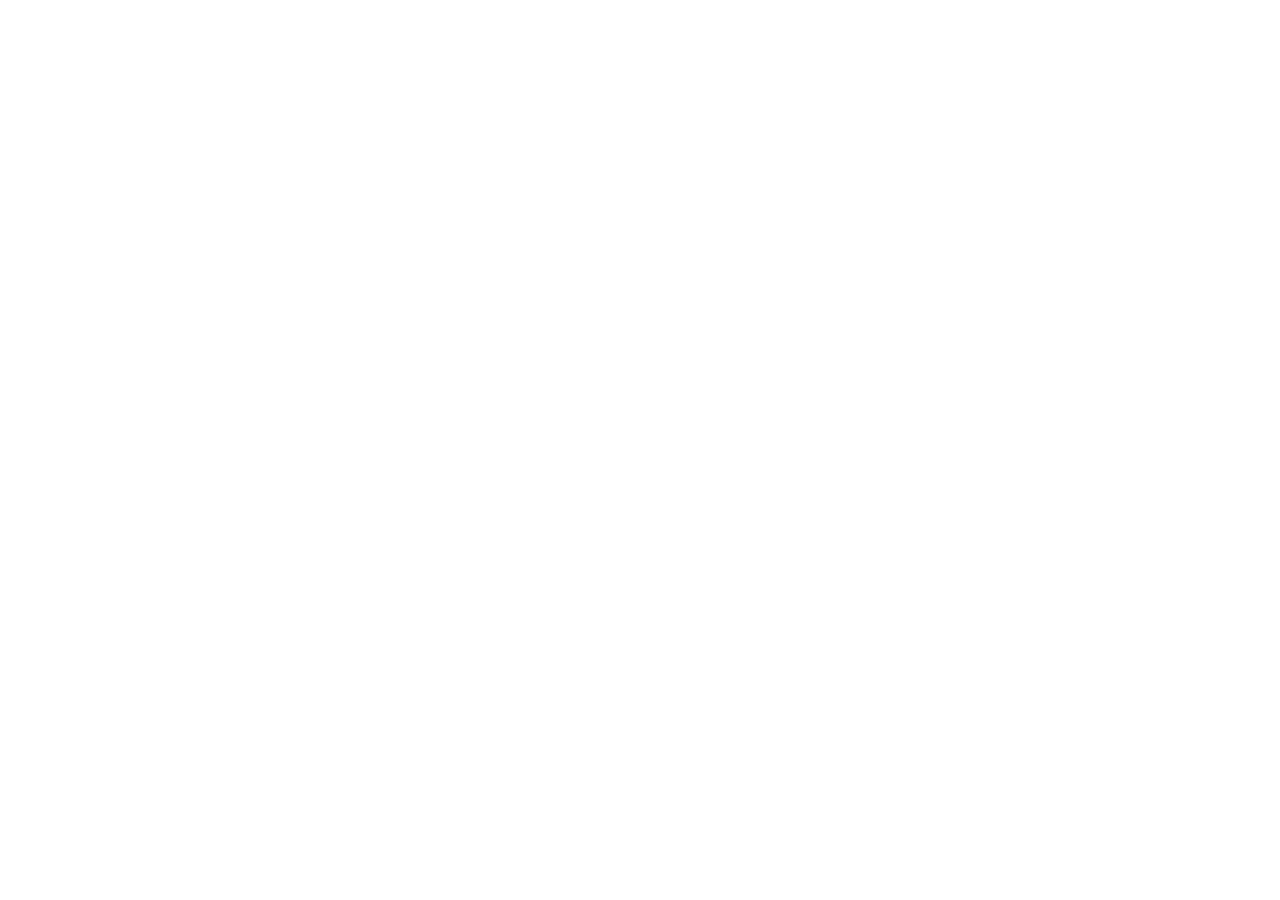
==== commit 964acfcb: "Serve combined Tasks and Banking from mini with same-origin sessions" ====
--- a/index.html
+++ b/index.html
@@ -1,2843 +1 @@
-<!DOCTYPE html>
-<html lang="en">
-<head>
-  <meta charset="UTF-8">
-  <meta name="viewport" content="width=device-width, initial-scale=1.0, maximum-scale=1.0, viewport-fit=cover">
-  <meta http-equiv="Cache-Control" content="no-cache, no-store, must-revalidate">
-  <meta http-equiv="Pragma" content="no-cache">
-  <meta http-equiv="Expires" content="0">
-  <title>Alfred</title>
-  <script src="https://telegram.org/js/telegram-web-app.js"></script>
-  <script src="https://cdn.jsdelivr.net/npm/sortablejs@1.15.2/Sortable.min.js"></script>
-  <style>
-    * { margin: 0; padding: 0; box-sizing: border-box; }
-    :root {
-      /* Device cutouts and Telegram's own controls occupy separate areas. */
-      --app-safe-top: calc(max(env(safe-area-inset-top, 0px), var(--tg-safe-area-inset-top, 0px)) + var(--tg-content-safe-area-inset-top, 0px));
-      --app-safe-bottom: calc(max(env(safe-area-inset-bottom, 0px), var(--tg-safe-area-inset-bottom, 0px)) + var(--tg-content-safe-area-inset-bottom, 0px));
-      --app-safe-left: calc(max(env(safe-area-inset-left, 0px), var(--tg-safe-area-inset-left, 0px)) + var(--tg-content-safe-area-inset-left, 0px));
-      --app-safe-right: calc(max(env(safe-area-inset-right, 0px), var(--tg-safe-area-inset-right, 0px)) + var(--tg-content-safe-area-inset-right, 0px));
-    }
-    html.telegram-fullscreen {
-      /* Missing native events need a startup fallback; reported insets replace it. */
-      --app-fallback-device-top: 59px;
-      --app-fallback-content-top: 56px;
-      --app-safe-top: calc(max(env(safe-area-inset-top, 0px), var(--tg-safe-area-inset-top, 0px), var(--app-fallback-device-top)) + var(--app-fallback-content-top));
-    }
-    html.telegram-fullscreen[data-telegram-platform="ios"] { --app-fallback-content-top: 46px; }
-    html.telegram-fullscreen.telegram-device-insets-known { --app-fallback-device-top: 0px; }
-    html.telegram-fullscreen.telegram-content-insets-known { --app-fallback-content-top: var(--tg-content-safe-area-inset-top); }
-    /* A portrait phone's keyboard must not select the landscape fallback. */
-    @media (orientation: landscape) and (min-width: 600px) {
-      html.telegram-fullscreen { --app-fallback-device-top: 0px; }
-    }
-    body {
-      font-family: -apple-system, BlinkMacSystemFont, 'SF Pro Text', 'Segoe UI', sans-serif;
-      background: #EEF4E8; color: #1A0E00;
-      min-height: 100vh;
-      padding: 0 calc(var(--app-safe-right) + 12px) calc(var(--task-tray-height, 92px) + 8px) calc(var(--app-safe-left) + 12px);
-      transition: background 0.2s, color 0.2s;
-    }
-
-    /* ── Light mode ── */
-    body.light { background: #EEF4E8; color: #1A0E00; }
-    body.light .focus-banner { background: linear-gradient(135deg, #EEF4E8, #F5F2EA); border-color: rgba(197,212,168,0.4); }
-    body.light .focus-label  { color: #442B22; }
-    body.light .focus-task-name { color: #231708; }
-    body.light .task-row     { background: #F5F2EA; box-shadow: 0 1px 4px rgba(0,0,0,0.07); }
-    body.light .task-row:active { background: #E5EDD8; }
-    body.light .task-assignee { color: #aaa; }
-    body.light .section-sep  { color: #aaa; }
-    body.light .section-sep::before, body.light .section-sep::after { background: rgba(0,0,0,0.1); }
-    body.light .bottom-nav   { background: #EEF4E8; border-top-color: rgba(0,0,0,0.09); }
-    body.light .nav-tab      { color: #aaa; }
-    body.light .expand-panel { background: transparent; }
-    body.light .expand-btn   { background: rgba(0,0,0,0.05); color: #444; }
-    body.light .expand-btn.active { color: #231708; }
-    body.light .modal-sheet  { background: #EEF4E8; }
-    body.light .modal-input, body.light .modal-select { background: #F5F2EA; color: #231708; border-color: rgba(0,0,0,0.12); }
-    body.light .modal-label  { color: #666; }
-    body.light .detail-sheet { background: #EEF4E8; }
-    body.light .comment-item { background: rgba(0,0,0,0.04); }
-    body.light .detail-comment-input { background: rgba(0,0,0,0.05); }
-    /* body.light .search-input handled in glass block below */
-    body.light .board-card { background: #F5F2EA; box-shadow: 0 1px 4px rgba(0,0,0,0.07); }
-    body.light .app-header, body.light .profile-header { color: #1A0E00; }
-    body.light .profile-card, body.light .settings-card { background: #F5F2EA; border-color: rgba(0,0,0,0.08); }
-    body.light .settings-row + .settings-row { border-top-color: rgba(0,0,0,0.08); }
-    body.light .profile-subtitle, body.light .settings-row-note, body.light .profile-back { color: #6b6259; }
-
-    /* ── Section tabs (Planning / Banking) ── */
-    .section-tabs {
-      display: flex; gap: 2px; border-radius: 20px;
-      background: rgba(0,0,0,0.08); padding: 3px; margin-top: 6px;
-      max-width: 100%; overflow-x: auto; scrollbar-width: none;
-      -webkit-overflow-scrolling: touch;
-    }
-    .section-tabs::-webkit-scrollbar { display: none; }
-    .section-tab {
-      flex: 1; border: 0; border-radius: 16px; padding: 5px 18px;
-      font: inherit; font-size: 12px; font-weight: 700; cursor: pointer;
-      color: #888; background: transparent; transition: background 0.18s, color 0.18s;
-      -webkit-tap-highlight-color: transparent;
-    }
-    .section-tab.active { background: #2A2A25; color: #C5D4A8; }
-    #nav-planning .section-tab, #nav-banking .section-tab { min-width: 0; padding-left: 8px; padding-right: 8px; }
-    body.light .section-tabs { background: rgba(0,0,0,0.07); }
-    body.light .section-tab.active { background: #2A2A25; color: #C5D4A8; }
-    /* ── Assignee filter tabs ── */
-    .assignee-tabs { display: flex; gap: 4px; padding: 4px 8px 2px; }
-    .assignee-tab { flex: 1; padding: 6px 0; border: none; border-radius: 8px; font-size: 13px; font-weight: 600; letter-spacing: 0.2px; cursor: pointer; background: rgba(255,255,255,0.07); color: rgba(255,255,255,0.55); transition: background 0.15s, color 0.15s; }
-    .assignee-tab.active { background: #2A2A25; color: #C5D4A8; }
-    body.light .assignee-tab { background: rgba(0,0,0,0.06); color: rgba(0,0,0,0.45); }
-    body.light .assignee-tab.active { background: #2A2A25; color: #C5D4A8; }
-
-    /* ── COB banking test ── */
-    #view-banking {
-      position: fixed; left: var(--app-safe-left); right: var(--app-safe-right); bottom: var(--app-safe-bottom);
-      top: var(--banking-top, 64px); margin: 0; overflow: hidden;
-    }
-    .banking-frame {
-      display: block; width: 100%; height: 100%;
-      min-height: 0; border: 0; background: #fff;
-    }
-
-    /* App header and profile */
-    .app-header {
-      position: relative;
-      display: flex; align-items: center; justify-content: space-between;
-      min-height: 42px; margin-bottom: 10px;
-      padding-top: calc(var(--app-safe-top) + 8px);
-    }
-    .header-sidebar-button {
-      width: 36px; height: 36px; border: 0; border-radius: 50%;
-      background: #2A2A25; color: #C5D4A8; font: inherit; font-size: 25px;
-      font-weight: 400; line-height: 34px; cursor: pointer; z-index: 2;
-      box-shadow: 0 2px 8px rgba(0,0,0,0.16); -webkit-tap-highlight-color: transparent;
-      flex-shrink: 0;
-    }
-    .header-sidebar-button { font-size: 16px; line-height: 36px; }
-    #context-tabs { margin-top: 12px !important; }
-    .app-title { font-size: 20px; font-weight: 800; letter-spacing: -0.4px; }
-    .profile-trigger {
-      width: 40px; height: 40px; border-radius: 50%; padding: 0; overflow: hidden;
-      display: grid; place-items: center; border: 2px solid rgba(197,212,168,0.65);
-      background: #C5D4A8; color: #2A2400; font: inherit; font-size: 13px; font-weight: 800;
-      cursor: pointer; -webkit-tap-highlight-color: transparent;
-    }
-    .profile-trigger img, .profile-avatar img { width: 100%; height: 100%; object-fit: cover; display: none; }
-    .profile-view {
-      display: none; position: fixed; inset: 0; z-index: 300; overflow-y: auto;
-      background: #EEF4E8; color: #1A0E00;
-      padding: calc(var(--app-safe-top) + 8px) calc(var(--app-safe-right) + 16px) calc(var(--app-safe-bottom) + 28px) calc(var(--app-safe-left) + 16px);
-    }
-    body.light .profile-view { background: #EEF4E8; }
-    .profile-view.open { display: block; }
-    .profile-header { display: flex; align-items: center; min-height: 42px; margin-bottom: 18px; }
-    .profile-back {
-      border: 0; background: transparent; color: #aaa; padding: 8px 4px;
-      font: inherit; font-size: 14px; font-weight: 650; cursor: pointer;
-    }
-    .profile-card, .settings-card {
-      background: #2A1500; color: #fff; border: 1px solid rgba(255,255,255,0.07);
-      border-radius: 16px;
-    }
-    .profile-card { padding: 24px 16px 18px; text-align: center; }
-    .profile-avatar {
-      width: 96px; height: 96px; margin: 0 auto 13px; overflow: hidden; border-radius: 50%;
-      display: grid; place-items: center; background: #C5D4A8; border: 3px solid #9DB885;
-      color: #2A2400; font-size: 30px; font-weight: 800;
-    }
-    .profile-name { font-size: 22px; font-weight: 800; letter-spacing: -0.35px; }
-    .profile-subtitle { color: rgba(255,255,255,0.55); font-size: 12px; margin-top: 4px; }
-    .profile-stats { display: flex; justify-content: center; flex-wrap: wrap; gap: 8px; margin-top: 20px; }
-    .profile-stat { padding: 7px 12px; border-radius: 999px; font-size: 12px; font-weight: 800; }
-    .profile-stat.done { background: #6E9E5E; color: #fff; }
-    .profile-stat.progress { background: #C07840; color: #fff; }
-    .profile-stat.stuck { background: #B85248; color: #fff; }
-    .settings-title { margin: 24px 4px 8px; color: #442B22; font-size: 11px; font-weight: 800; text-transform: uppercase; letter-spacing: 0.8px; }
-    .settings-card { overflow: hidden; }
-    .settings-row { min-height: 58px; padding: 0 15px; display: flex; align-items: center; justify-content: space-between; gap: 14px; }
-    .settings-row + .settings-row { border-top: 1px solid rgba(255,255,255,0.07); }
-    .settings-row-label { font-size: 14px; font-weight: 650; }
-    .settings-row-note { color: #666; font-size: 12px; text-align: right; }
-    .theme-switch { position: relative; width: 48px; height: 28px; flex: 0 0 auto; }
-    .theme-switch input { position: absolute; opacity: 0; width: 1px; height: 1px; }
-    .theme-slider { position: absolute; inset: 0; border-radius: 999px; background: #4a4a4a; cursor: pointer; transition: background 0.2s; }
-    .theme-slider::after { content: ''; position: absolute; width: 22px; height: 22px; left: 3px; top: 3px; border-radius: 50%; background: #fff; transition: transform 0.2s; }
-    .theme-switch input:checked + .theme-slider { background: #C5D4A8; }
-    .theme-switch input:checked + .theme-slider::after { transform: translateX(20px); background: #2A2400; }
-
-    /* Focus banner */
-    .focus-banner {
-      display: flex; align-items: center; gap: 10px;
-      background: linear-gradient(135deg,#2B1500,#3D2000);
-      border: 1px solid rgba(197,212,168,0.3);
-      border-radius: 12px; padding: 11px 14px; margin-bottom: 12px;
-    }
-    .focus-icon { font-size: 18px; flex-shrink: 0; }
-    .focus-label { font-size: 9px; font-weight: 700; color: #B8C9A0; text-transform: uppercase; letter-spacing: 0.8px; }
-    .focus-task-name { font-size: 15px; font-weight: 700; color: #fff; margin-top: 1px; }
-    .focus-hidden { display: none; }
-    /* ── Search input — frosted glass ── */
-    .search-input {
-      width: 100%; padding: 11px 18px; border-radius: 24px;
-      background: rgba(255,255,255,0.12);
-      -webkit-backdrop-filter: blur(20px) saturate(180%);
-      backdrop-filter: blur(20px) saturate(180%);
-      border: 1px solid rgba(255,255,255,0.22);
-      color: #fff; font-size: 14px; outline: none;
-      box-shadow: 0 2px 16px rgba(0,0,0,0.18), inset 0 1px 0 rgba(255,255,255,0.12);
-    }
-    body.light .search-input {
-      background: rgba(255,255,255,0.55);
-      -webkit-backdrop-filter: blur(20px) saturate(180%);
-      backdrop-filter: blur(20px) saturate(180%);
-      border-color: rgba(0,0,0,0.12); color: #1A0E00;
-      box-shadow: 0 2px 16px rgba(0,0,0,0.08), inset 0 1px 0 rgba(255,255,255,0.6);
-    }
-    .search-input:focus { border-color: rgba(255,255,255,0.5); box-shadow: 0 2px 20px rgba(0,0,0,0.25), 0 0 0 2px rgba(197,212,168,0.3), inset 0 1px 0 rgba(255,255,255,0.15); }
-    body.light .search-input:focus { border-color: rgba(197,212,168,0.8); box-shadow: 0 2px 20px rgba(0,0,0,0.1), 0 0 0 2px rgba(197,212,168,0.4); }
-
-    /* Search uses the available screen for results above the keyboard dock. */
-    .search-overlay {
-      display: none; position: fixed; inset: 0; z-index: 1000;
-      pointer-events: none; color: #1A0E00;
-    }
-    .search-overlay.open { display: block; }
-    .search-overlay-header {
-      position: fixed; left: calc(var(--app-safe-left) + 8px); right: calc(var(--app-safe-right) + 8px);
-      bottom: calc(var(--search-bottom-inset, var(--app-safe-bottom)) + 8px);
-      display: flex; align-items: center; gap: 8px; z-index: 1002;
-      padding: 7px; border: 1px solid rgba(0,0,0,0.1); border-radius: 19px;
-      background: rgba(238,244,232,0.94); box-shadow: 0 5px 24px rgba(0,0,0,0.2);
-      -webkit-backdrop-filter: blur(18px) saturate(180%);
-      backdrop-filter: blur(18px) saturate(180%);
-      pointer-events: auto;
-      transition: bottom 0.12s ease;
-    }
-    .search-overlay-pill {
-      height: 42px; flex: 1; min-width: 0; display: flex; align-items: center; gap: 8px;
-      padding: 0 12px; border-radius: 13px; background: rgba(0,0,0,0.07);
-    }
-    .search-overlay-icon { color: #777; font-size: 16px; line-height: 1; }
-    .search-overlay-input {
-      min-width: 0; flex: 1; border: 0; outline: 0; background: transparent;
-      color: #1A0E00; font: inherit; font-size: 16px;
-    }
-    .search-overlay-input::-webkit-search-cancel-button { display: none; }
-    .search-clear, .search-exit {
-      border: 0; background: transparent; color: #6b6259; cursor: pointer;
-      font: inherit; font-weight: 700; -webkit-tap-highlight-color: transparent;
-    }
-    .search-clear { width: 24px; height: 24px; border-radius: 50%; font-size: 18px; line-height: 22px; }
-    .search-clear[hidden] { display: none; }
-    .search-exit { flex: 0 0 auto; width: 34px; height: 34px; padding: 0; font-size: 20px; }
-    .search-results { display: none; }
-    .search-result-row {
-      height: 58px; display: flex; align-items: center; gap: 11px; padding: 0 10px;
-      border-bottom: 1px solid rgba(0,0,0,0.07); cursor: pointer;
-      -webkit-tap-highlight-color: transparent;
-    }
-    .search-result-row img { width: 38px; height: 38px; border-radius: 50%; object-fit: cover; flex: 0 0 auto; }
-    .search-result-main { min-width: 0; flex: 1; }
-    .search-result-name { font-size: 14px; font-weight: 700; overflow: hidden; text-overflow: ellipsis; white-space: nowrap; }
-    .search-result-assignee { margin-top: 2px; color: #777; font-size: 12px; }
-    .search-filter-chips { display: none; }
-    .search-filter-chip {
-      border: 1px solid rgba(0,0,0,0.1); border-radius: 999px; padding: 7px 11px;
-      background: #F5F2EA; color: #6b6259; font: inherit; font-size: 12px; font-weight: 700;
-      white-space: nowrap; cursor: pointer;
-    }
-    .search-filter-chip.active { background: #2A2A25; color: #C5D4A8; border-color: #2A2A25; }
-    body.search-mode { overflow: hidden; }
-    body.search-mode .app-header,
-    body.search-mode .assignee-tabs,
-    body.search-mode .focus-banner,
-    body.search-mode .bottom-sheet,
-    body.search-mode .sidebar-trigger,
-    body.search-mode .week-label,
-    body.search-mode .inline-add-row,
-    body.search-mode .inline-task-wrap { display: none !important; }
-    body.search-mode #view-planning {
-      position: fixed;
-      top: calc(var(--app-safe-top) + 8px);
-      right: calc(var(--app-safe-right) + 12px);
-      bottom: calc(var(--search-bottom-inset, var(--app-safe-bottom)) + var(--search-dock-height, 58px) + 16px);
-      left: calc(var(--app-safe-left) + 12px);
-      overflow-y: auto; overscroll-behavior: contain; -webkit-overflow-scrolling: touch;
-    }
-    body.search-mode .task-list,
-    body.search-mode .week-section.collapsed .task-list { max-height: none; }
-    body.search-mode .week-section { margin-bottom: 5px; }
-
-    .task-feed-status { padding: 24px 12px; text-align: center; color: #6b6259; font-size: 14px; }
-    .task-feed-status[hidden] { display: none; }
-    .task-feed-status button { display: block; margin: 12px auto 0; padding: 8px 16px; border: 0; border-radius: 8px; background: #2A2A25; color: #C5D4A8; font: inherit; cursor: pointer; }
-    .task-feed-status button[hidden] { display: none; }
-    .today-view { display: none; }
-    .today-view.open { display: block; }
-    .today-task-row {
-      height: 58px; display: flex; align-items: center; background: #F5F2EA;
-      border-radius: 10px; margin-bottom: 5px; overflow: hidden;
-      box-shadow: 0 1px 4px rgba(0,0,0,0.1); cursor: pointer;
-    }
-
-    /* Week sections */
-    .week-section { margin-bottom: 12px; }
-    .week-section.week-hidden { display: none; }
-    .week-section.section-empty { display: none; }
-
-    .week-label {
-      display: inline-flex; align-items: center; gap: 5px;
-      padding: 4px 12px; border-radius: 16px; font-size: 12px; font-weight: 700;
-      margin-bottom: 8px; cursor: pointer; user-select: none;
-      -webkit-tap-highlight-color: transparent;
-    }
-    .label-41    { background: #C5D4A8; color: #2A2400; }
-    .label-42    { background: #C5D4A8; color: #2A2400; }
-    .label-grp   { background: rgba(110,158,94,0.25); color: #3A5A2A; }
-    .week-chevron { font-size: 9px; opacity: 0.7; transition: transform 0.2s; }
-    .week-section.collapsed .week-chevron { transform: rotate(-90deg); }
-    .task-list { overflow: hidden; }
-    .week-section.collapsed .task-list { max-height: 0; }
-
-    /* Group separator — clean text divider */
-    .section-sep {
-      display: flex; align-items: center; gap: 8px;
-      font-size: 10px; font-weight: 700; color: #442B22; text-transform: uppercase;
-      letter-spacing: 0.8px; margin: 6px 0 8px; cursor: pointer;
-      user-select: none; -webkit-tap-highlight-color: transparent;
-    }
-    .section-sep::before, .section-sep::after {
-      content: ''; flex: 1; height: 1px; background: rgba(0,0,0,0.15);
-    }
-
-    /* Task rows */
-    .swipe-wrapper { position: relative; overflow: hidden; border-radius: 10px; margin-bottom: 5px; }
-    .swipe-wrapper.hidden-wrapper { display: none; }
-    .swipe-wrapper.sortable-ghost { opacity: 0.35; }
-    .swipe-wrapper.sortable-drag { opacity: 0.95; box-shadow: 0 8px 24px rgba(0,0,0,0.5); }
-    .swipe-actions { position: absolute; right: 0; top: 0; bottom: 0; display: flex; flex-direction: row; align-items: stretch; }
-    .swipe-actions-left {
-      position: absolute;
-      left: 0; top: 0; bottom: 0;
-      width: 232px;
-      display: flex; flex-direction: row; align-items: stretch;
-    }
-    .sa-date {
-      width: 58px; display: flex; flex-direction: column;
-      align-items: center; justify-content: center;
-      background: #C5D4A8; color: #2A2400; font-size: 10px; font-weight: 700;
-      cursor: pointer; border: none; gap: 2px;
-    }
-    .swipe-actions-left .sa-date { flex: 1 1 0; width: auto; min-width: 0; padding: 0; }
-    .sa-date .date-day { font-size: 12px; font-weight: 800; }
-    .sa-date .date-num { font-size: 10px; opacity: 0.8; }
-    .sa-date.sa-today { background: #6E9E5E; }
-    .sa-date.sa-clock { background: #C07840; font-size: 18px; }
-    .quick-due-input { position: absolute; width: 1px; height: 1px; opacity: 0; pointer-events: none; }
-    .swipe-btn { width: 70px; border: 0; color: #fff; font-size: 11px; font-weight: 700; cursor: pointer; }
-    .sa-done { background: #6E9E5E; color: #fff; }
-    .sa-status { background: #C07840; color: #fff; }
-    .sa-delete { background: #ef4444; }
-    .task-row {
-      display: flex; align-items: center;
-      background: #F5F2EA; color: #1A0E00; border-radius: 10px; margin-bottom: 5px;
-      height: 58px; overflow: hidden; cursor: grab;
-      box-shadow: 0 1px 4px rgba(0,0,0,0.10);
-      touch-action: none; -webkit-tap-highlight-color: transparent;
-      transition: background 0.1s;
-    }
-    .swipe-wrapper .task-row { position: relative; margin-bottom: 0; border-radius: 0; transition: transform 0.22s ease, background 0.1s, opacity 0.25s, height 0.25s; }
-    .task-row.swiped-open { transform: translateX(-210px); }
-    .task-row.done-flash { animation: doneFlash 0.45s ease; }
-    @keyframes doneFlash { 0%,100% { background: #F5F2EA; color: #1A0E00; } 45% { background: #E5EDD8; color: #1A0E00; } }
-    @keyframes doneFlashLight { 0%,100% { background: #F5F2EA; } 45% { background: #E5EDD8; } }
-    body.light .task-row.done-flash { animation-name: doneFlashLight; }
-    .task-row:active { background: #ede8d8; cursor: grabbing; }
-    .task-row.hidden { display: none; }
-    .task-row.sortable-ghost { opacity: 0.35; }
-    .task-row.sortable-drag  { opacity: 0.95; box-shadow: 0 8px 24px rgba(0,0,0,0.5); border-radius: 10px; }
-
-    .accent { width: 4px; height: 100%; flex-shrink: 0; }
-    .accent-done     { background: #6E9E5E; }
-    .accent-progress { background: #C07840; }
-    .accent-stuck    { background: #B85248; }
-
-    .avatar {
-      width: 36px; height: 36px; border-radius: 50%; flex-shrink: 0;
-      object-fit: cover; margin: 0 9px 0 2px; cursor: pointer; transition: outline 0.1s;
-      order: 4;
-    }
-    .avatar.active-filter { outline: 2.5px solid #fff; outline-offset: 1px; }
-    body.light .avatar.active-filter { outline-color: #333; }
-
-    .task-info { flex: 1 1 auto; min-width: 0; display: flex; flex-direction: column; padding: 0 10px; overflow: hidden; order: 2; }
-    .task-name  { font-size: 14px; font-weight: 500; white-space: nowrap; overflow: hidden; text-overflow: ellipsis; }
-    .task-name-input {
-      width: 100%; min-width: 0; padding: 1px 3px; border: 0; border-radius: 4px;
-      outline: 2px solid rgba(122,171,106,0.45); background: rgba(255,255,255,0.72);
-      color: #1A0E00; font: inherit; font-size: 14px; font-weight: 500;
-    }
-    .task-assignee { font-size: 11px; color: rgba(0,0,0,0.45); margin-top: 1px; white-space: nowrap; overflow: hidden; text-overflow: ellipsis; }
-    .priority-dot { width: 7px; height: 7px; border-radius: 50%; flex-shrink: 0; margin-right: 5px; display: inline-block; vertical-align: middle; }
-    .dot-p1 { background: #ef4444; }
-    .dot-p2 { background: #F68B42; }
-    .dot-p3 { background: #6E9E5E; }
-    .due-chip { font-size: 10px; font-weight: 600; margin-top: 2px; display: inline-block; }
-    .due-chip.overdue { color: #B85248; }
-    .due-chip.due-today { color: #C07840; }
-    .due-chip.due-soon { color: #94a3b8; }
-    .task-meta-row { display: flex; align-items: center; gap: 5px; min-width: 0; margin-top: 1px; }
-    .task-group-tag {
-      display: inline-block; min-width: 0; max-width: 96px;
-      font-size: 9px; font-weight: 700; padding: 1px 5px; border-radius: 4px;
-      background: rgba(197,212,168,0.22); color: #7AAB6A; text-transform: uppercase; letter-spacing: 0.4px;
-      white-space: nowrap; overflow: hidden; text-overflow: ellipsis;
-    }
-    .task-group-tag.tag-42 { background: rgba(192,120,64,0.15); color: #C07840; }
-    .task-group-tag.tag-grp { background: rgba(110,158,94,0.15); color: #6E9E5E; }
-
-    .badge { padding: 4px 8px; border-radius: 16px; font-size: 10px; font-weight: 700; margin-right: 4px; flex-shrink: 0; white-space: nowrap; order: 3; }
-    .accent { order: 1; }
-    .badge-done     { background: #6E9E5E; color: #fff; }
-    .badge-progress { background: #C07840; color: #fff; }
-    .badge-stuck    { background: #B85248; color: #fff; }
-
-    /* ── Bottom Sheet — slides like iOS keyboard ── */
-    .bottom-sheet {
-      position: fixed; bottom: 0; left: 0; right: 0;
-      background: #2A2A25; border-radius: 14px 14px 0 0;
-      border-top: 1px solid rgba(255,255,255,0.07);
-      z-index: 100; overflow: visible;
-      padding: 0 var(--app-safe-right) var(--app-safe-bottom) var(--app-safe-left);
-    }
-    .bottom-sheet.expanded { transform: none; }
-    body.light .bottom-sheet { background: #EEF4E8; border-top-color: rgba(0,0,0,0.09); }
-    .sheet-handle-bar {
-      display: flex; justify-content: center; align-items: center;
-      width: 100%; height: 24px; border: 0; background: transparent; cursor: pointer;
-      touch-action: none;
-      -webkit-tap-highlight-color: transparent;
-    }
-    .sheet-handle-pill {
-      width: 36px; height: 4px; border-radius: 2px;
-      background: rgba(255,255,255,0.2);
-    }
-    body.light .sheet-handle-pill { background: rgba(0,0,0,0.15); }
-    .tray-actions { display: flex; flex-direction: column; gap: 8px; padding: 4px 12px 12px; }
-    .tray-actions[hidden] { display: none; }
-    .tray-actions .assignee-tabs { padding: 0; }
-    .tray-tools { display: flex; align-items: center; gap: 8px; }
-    .tray-search-trigger {
-      flex: 1; min-width: 0; height: 44px; padding: 0 15px;
-      border: 1px solid rgba(0,0,0,0.1); border-radius: 22px; background: rgba(255,255,255,0.62);
-      color: #777; font: inherit; font-size: 14px; text-align: left; cursor: text;
-      -webkit-tap-highlight-color: transparent;
-    }
-    .tray-new-task {
-      flex-shrink: 0; height: 44px; padding: 0 12px; border: 0; border-radius: 22px;
-      background: #2A2A25; color: #C5D4A8; font: inherit; font-size: 14px; font-weight: 700; cursor: pointer;
-      -webkit-tap-highlight-color: transparent;
-    }
-    .sheet-pinned {
-      display: flex; flex-direction: row; align-items: center;
-      justify-content: space-around; height: 64px; overflow: visible;
-    }
-    .sheet-expanded {
-      max-height: calc(50dvh - 66px - env(safe-area-inset-bottom, 0px));
-      overflow-y: auto;
-      overscroll-behavior: contain;
-    }
-    .sheet-expanded-inner {
-      padding: 8px 12px 6px;
-      display: flex; flex-direction: column; gap: 8px;
-    }
-    .sheet-extra-nav {
-      display: flex; flex-direction: row; gap: 4px; flex-wrap: wrap; align-items: center;
-    }
-    .sheet-safe-area { height: env(safe-area-inset-bottom, 0px); }
-    .nav-center-avatar {
-      width: 46px; height: 46px; border-radius: 50%;
-      background: #C5D4A8; border: 3px solid rgba(255,255,255,0.25);
-      color: #2A2400; font-family: inherit; font-size: 14px; font-weight: 800;
-      flex-shrink: 0; min-width: 46px; min-height: 46px; box-sizing: border-box;
-      display: flex; align-items: center; justify-content: center;
-      cursor: pointer; box-shadow: 0 0 0 2px #2A2A25, 0 4px 14px rgba(0,0,0,0.4);
-      overflow: hidden; -webkit-tap-highlight-color: transparent;
-      padding: 0;
-    }
-    .nav-center-avatar img { width: 100%; height: 100%; object-fit: cover; display: none; }
-    .nav-tab {
-      display: inline-flex; align-items: center; justify-content: center;
-      padding: 0 13px; font-size: 12px; font-weight: 600; color: #666;
-      white-space: nowrap; flex-shrink: 0; cursor: pointer;
-      border-top: 2.5px solid transparent;
-      transition: color 0.15s, border-color 0.15s;
-      -webkit-tap-highlight-color: transparent; user-select: none;
-    }
-    .nav-tab.chip-stuck.active    { color: #ef4444; border-top-color: #ef4444; font-weight: 700; }
-    .nav-tab.chip-progress.active { color: #F68B42; border-top-color: #F68B42; font-weight: 700; }
-    .nav-tab.chip-done.active     { color: #7AAB6A; border-top-color: #7AAB6A; font-weight: 700; }
-    .nav-tab.tab-week.active      { color: #7AAB6A; border-top-color: #7AAB6A; font-weight: 700; }
-    .nav-tab.tab-people.active    { color: #7AAB6A; border-top-color: #7AAB6A; font-weight: 700; }
-    .nav-tab.tab-group.active     { color: #7AAB6A; border-top-color: #7AAB6A; font-weight: 700; }
-    .nav-tab.tab-board.active     { color: #7AAB6A; border-top-color: #7AAB6A; font-weight: 700; }
-    .nav-tab.tab-new              { color: #ef4444; font-weight: 800; font-size: 13px; }
-    .nav-tab.tab-pending.active   { color: #C5D4A8; border-top-color: #C5D4A8; font-weight: 700; }
-    .task-topic-dot { width: 7px; height: 7px; border-radius: 50%; background: #7AAB6A; flex-shrink: 0; margin-left: 3px; display: none; vertical-align: middle; }
-    .task-row[data-topic="true"] .task-topic-dot { display: inline-block; }
-    .btn-topic {
-      flex: 1; padding: 12px; border-radius: 10px;
-      background: rgba(197,212,168,0.12); color: #C5D4A8;
-      font-size: 13px; font-weight: 700; border: 1px solid rgba(197,212,168,0.25); cursor: pointer;
-    }
-    .btn-topic.topic-done { background: rgba(110,158,94,0.2); color: #7AAB6A; border-color: rgba(110,158,94,0.4); }
-    .nav-divider { width: 1px; background: rgba(255,255,255,0.12); align-self: stretch; margin: 10px 0; flex-shrink: 0; }
-
-    /* ── Inline sub-pickers (inside bottom sheet) ── */
-    .expand-panel { display: none; flex-direction: row; gap: 8px; flex-wrap: wrap; }
-    .expand-panel.open { display: flex; }
-    .expand-btn {
-      display: inline-flex; align-items: center;
-      padding: 7px 14px; border-radius: 20px;
-      background: rgba(255,255,255,0.07); color: #bbb;
-      font-size: 12px; font-weight: 600; cursor: pointer;
-      border: none; -webkit-tap-highlight-color: transparent;
-      transition: background 0.15s, color 0.15s;
-    }
-    .expand-btn.active { background: #C5D4A8; color: #2A2400; font-weight: 700; }
-    .expand-btn.btn-all.active  { background: #C5D4A8; color: #2A2400; }
-    .expand-btn.btn-41.active   { background: #C5D4A8; color: #2A2400; }
-    .expand-btn.btn-42.active   { background: #C07840; color: #fff; }
-    .expand-btn.btn-p.active    { outline: 2.5px solid #fff; outline-offset: 2px; }
-    .expand-btn .p-avatar { width: 28px; height: 28px; border-radius: 50%; object-fit: cover; margin-right: 6px; pointer-events: none; }
-
-    /* +New modal */
-    .modal-overlay {
-      display: none; position: fixed; inset: 0; background: rgba(0,0,0,0.55);
-      z-index: 200; align-items: flex-end;
-    }
-    .modal-overlay.open { display: flex; }
-    .modal-sheet {
-      background: #1A0E00; color: #fff; border-radius: 18px 18px 0 0; padding: 20px 18px 36px;
-      width: 100%; max-height: 70vh; overflow-y: auto;
-    }
-    .modal-title { font-size: 16px; font-weight: 700; margin-bottom: 14px; }
-    .modal-label { font-size: 11px; color: #888; text-transform: uppercase; letter-spacing: 0.7px; margin-bottom: 5px; margin-top: 12px; }
-    .modal-input, .modal-select {
-      width: 100%; padding: 7px 10px; border-radius: 10px;
-      background: #1A0E00; color: #fff; font-size: 13px;
-      border: 1px solid rgba(255,255,255,0.1); outline: none;
-      -webkit-appearance: none; appearance: none;
-    }
-    .modal-input:focus { border-color: rgba(197,212,168,0.5); }
-    .modal-actions { display: flex; gap: 10px; margin-top: 18px; }
-    .btn-add    { flex: 1; padding: 12px; border-radius: 10px; background: #ef4444; color: #fff; font-size: 14px; font-weight: 700; border: none; cursor: pointer; }
-    .btn-cancel { padding: 12px 18px; border-radius: 10px; background: rgba(255,255,255,0.08); color: #ccc; font-size: 14px; font-weight: 600; border: none; cursor: pointer; }
-
-    .detail-overlay { position: fixed; inset: 0; background: rgba(0,0,0,0.55); z-index: 210; display: none; align-items: flex-end; }
-    .detail-overlay.open { display: flex; }
-    .detail-sheet { background: #1A0E00; color: #fff; border-radius: 20px 20px 0 0; padding: 8px 14px 16px; width: 100%; max-height: 52vh; overflow-y: auto; transform: translateY(100%); transition: transform 0.3s ease; }
-    .detail-overlay.open .detail-sheet { transform: translateY(0); }
-    .detail-handle { width: 36px; height: 4px; background: rgba(255,255,255,0.2); border-radius: 2px; margin: 0 auto 10px; }
-    .detail-header { display: flex; justify-content: space-between; align-items: center; margin-bottom: 8px; }
-    .detail-title-text { font-size: 15px; font-weight: 700; }
-    .detail-close { background: none; border: none; color: #888; font-size: 18px; cursor: pointer; }
-    .detail-meta-row { display: flex; gap: 7px; align-items: center; margin-bottom: 8px; flex-wrap: wrap; }
-    .detail-meta-chip { display: inline-flex; align-items: center; gap: 4px; padding: 3px 9px; border-radius: 20px; font-size: 11px; font-weight: 700; background: rgba(255,255,255,0.07); color: #bbb; }
-    body.light .detail-meta-chip { background: rgba(0,0,0,0.06); color: #555; }
-    .detail-section-label { display: none; }
-    .detail-pills { display: flex; gap: 6px; flex-wrap: wrap; margin-bottom: 7px; margin-top: 0; }
-    .detail-pill { padding: 5px 12px; border-radius: 20px; font-size: 11px; font-weight: 600; background: rgba(255,255,255,0.07); color: #bbb; cursor: pointer; border: none; }
-    .detail-pill.active.pill-stuck, .detail-pill.active.pill-p1 { background: #B85248; color: #fff; }
-    .detail-pill.active.pill-progress, .detail-pill.active.pill-p2 { background: #C07840; color: #fff; }
-    .detail-pill.active.pill-done { background: #6E9E5E; color: #fff; }
-    .detail-pill.active.pill-p3 { background: #6E9E5E; color: #fff; }
-    .detail-overdue { color: #B85248; font-size: 12px; margin-top: 4px; }
-    .detail-notes { resize: vertical; min-height: 44px; }
-    .detail-comments-list { display: flex; flex-direction: column; gap: 8px; margin-bottom: 10px; max-height: 160px; overflow-y: auto; }
-    .comment-item { background: rgba(255,255,255,0.05); border-radius: 8px; padding: 8px 10px; }
-    .comment-author { font-size: 10px; font-weight: 700; color: #7AAB6A; margin-bottom: 2px; }
-    .comment-text { font-size: 13px; }
-    .comment-time { font-size: 10px; color: #555; margin-top: 2px; }
-    .detail-comment-input-row { display: flex; gap: 8px; align-items: center; }
-    .detail-comment-input { flex: 1; padding: 9px 12px; border-radius: 20px; background: rgba(255,255,255,0.07); border: 1px solid rgba(255,255,255,0.1); color: inherit; font-size: 13px; outline: none; }
-    .detail-comment-send { width: 36px; height: 36px; border-radius: 50%; background: #C5D4A8; color: #2A2400; border: none; font-size: 16px; cursor: pointer; flex-shrink: 0; }
-
-    #board-view {
-      position: relative; width: 100%;
-      height: calc(100dvh - 160px - env(safe-area-inset-bottom, 0px));
-      min-height: 360px; overflow-y: auto; overflow-x: hidden; background: inherit; z-index: 1;
-      overscroll-behavior-y: contain; scrollbar-width: none;
-    }
-    #board-view::-webkit-scrollbar { display: none; }
-    .board-columns {
-      display: flex; flex-direction: column; width: 100%; gap: 10px; padding: 8px 0 96px;
-    }
-    .board-col {
-      width: 100%; display: flex; flex-direction: column;
-      background: transparent; border: 0;
-      overflow: hidden;
-      /* each lane is independently scrollable */
-      flex-shrink: 0;
-    }
-    .board-col-header {
-      min-height: 38px; padding: 0 4px; font-size: 13px; font-weight: 800;
-      display: flex; align-items: center; gap: 8px; cursor: pointer; user-select: none;
-      -webkit-tap-highlight-color: transparent;
-    }
-    .board-col-title { flex: 1; letter-spacing: 0.15px; }
-    .board-count {
-      min-width: 24px; height: 24px; padding: 0 7px; border-radius: 12px;
-      display: inline-flex; align-items: center; justify-content: center;
-      color: #777; background: transparent; font-size: 11px;
-      font-variant-numeric: tabular-nums;
-    }
-    .board-chevron { font-size: 17px; line-height: 1; transition: transform 0.24s ease; }
-    .board-col.collapsed .board-chevron { transform: rotate(-90deg); }
-    .board-col.collapsed .board-col-body { display: none; }
-    .col-header-stuck, .col-header-progress, .col-header-done { background: transparent; color: inherit; }
-    .board-col-body {
-      display: flex; flex-direction: column; gap: 6px; padding: 7px;
-      max-height: 28vh; overflow-y: auto; overscroll-behavior: contain;
-      scrollbar-width: none; -webkit-overflow-scrolling: touch;
-    }
-    .board-col-body::-webkit-scrollbar { display: none; }
-    .board-col.expanded .board-col-body { max-height: none; overflow-y: visible; }
-
-    /* ── Asana-style inline add row ── */
-    .inline-add-row {
-      display: flex; align-items: center; gap: 8px; padding: 9px 14px;
-      cursor: pointer; opacity: 0.45; font-size: 13px; border-radius: 8px;
-      transition: opacity 0.15s; user-select: none; -webkit-tap-highlight-color: transparent;
-    }
-    .inline-add-row:hover, .inline-add-row:active { opacity: 0.9; }
-    .inline-add-row::before { content: '+'; font-size: 17px; font-weight: 700; line-height: 1; }
-    .inline-task-wrap {
-      display: none; align-items: center; gap: 9px; padding: 8px 12px;
-      background: rgba(255,255,255,0.12); border-radius: 10px; margin: 3px 8px 3px;
-      border: 1.5px solid rgba(197,212,168,0.35);
-    }
-    body.light .inline-task-wrap { background: rgba(0,0,0,0.04); border-color: rgba(197,212,168,0.5); }
-    .inline-task-wrap.active { display: flex; }
-    .inline-task-wrap input {
-      flex: 1; background: transparent; border: none; outline: none;
-      font-size: 14px; color: inherit; font-family: inherit; caret-color: #C5D4A8;
-    }
-    .inline-task-wrap input::placeholder { opacity: 0.45; }
-    .board-card { background: #F5F2EA; color: #1A0E00; border-radius: 8px; border-left: 4px solid var(--lane-color, #C07840); padding: 10px 12px; display: flex; align-items: center; gap: 9px; cursor: pointer; box-shadow: 0 1px 4px rgba(0,0,0,0.08); }
-    .board-card-name { font-size: 13px; font-weight: 500; flex: 1; }
-    .board-card-avatar { width: 28px; height: 28px; border-radius: 50%; object-fit: cover; }
-    .board-card .priority-dot { width: 7px; height: 7px; }
-    .board-empty {
-      min-height: 54vh; display: grid; place-content: center; justify-items: center;
-      gap: 10px; color: #777; text-align: center;
-    }
-    .board-empty-icon { font-size: 38px; opacity: 0.55; }
-    .board-empty-text { font-size: 14px; font-weight: 650; }
-    .board-empty-add {
-      width: 52px; height: 52px; border: 0; border-radius: 50%; margin-top: 4px;
-      background: #2A2A25; color: #C5D4A8; font: inherit; font-size: 30px;
-      cursor: pointer; box-shadow: 0 4px 14px rgba(0,0,0,0.18);
-    }
-
-    /* ── Detail header: assignee left + days badge right ── */
-    .detail-header { align-items: center; gap: 8px; }
-    .detail-header-left { display: flex; align-items: center; gap: 6px; flex-shrink: 0; }
-    .detail-header-right { display: flex; align-items: center; gap: 6px; flex-shrink: 0; }
-    .detail-title-text { flex: 1; min-width: 0; overflow: hidden; text-overflow: ellipsis; white-space: nowrap; }
-    .detail-assignee-avatar {
-      width: 28px; height: 28px; border-radius: 50%; object-fit: cover; flex-shrink: 0;
-      border: 1.5px solid rgba(255,255,255,0.22);
-    }
-    .detail-assignee-label {
-      font-size: 12px; font-weight: 600; color: #aaa; white-space: nowrap;
-    }
-    .days-old-badge {
-      width: 32px; height: 32px; border-radius: 50%;
-      background: rgba(255,255,255,0.08); border: 1.5px solid rgba(255,255,255,0.15);
-      display: flex; align-items: center; justify-content: center;
-      font-size: 9px; font-weight: 800; color: #888; flex-shrink: 0; letter-spacing: -0.3px;
-    }
-    body.light .days-old-badge { background: rgba(0,0,0,0.05); border-color: rgba(0,0,0,0.12); color: #aaa; }
-    body.light .detail-assignee-avatar { border-color: rgba(0,0,0,0.12); }
-
-    /* Sidebar */
-    .sidebar-trigger {
-      position: fixed; left: 0; top: 50%; transform: translateY(-50%);
-      width: 20px; height: 72px; background: rgba(42,42,37,0.9);
-      border-radius: 0 10px 10px 0; z-index: 390;
-      display: flex; align-items: center; justify-content: center;
-      cursor: pointer; -webkit-tap-highlight-color: transparent;
-      border: 1px solid rgba(255,255,255,0.08); border-left: 0;
-    }
-    .sidebar-trigger-line { width: 3px; height: 30px; border-radius: 2px; background: rgba(197,212,168,0.55); }
-    .sidebar-backdrop {
-      display: none; position: fixed; inset: 0; z-index: 400;
-      background: rgba(0,0,0,0.5); backdrop-filter: blur(2px); -webkit-backdrop-filter: blur(2px);
-    }
-    .sidebar-backdrop.open { display: block; }
-    .sidebar-panel {
-      position: fixed; top: 0; left: 0; bottom: 0; width: 75%; max-width: 300px;
-      z-index: 401; background: #1C1C1E; border-right: 1px solid rgba(255,255,255,0.09);
-      display: flex; flex-direction: column; overflow: hidden;
-      transform: translateX(-100%); transition: transform 0.28s cubic-bezier(0.32,0,0,1);
-    }
-    .sidebar-panel.open { transform: translateX(0); }
-    .sidebar-header {
-      padding: calc(var(--app-safe-top) + 8px) 16px 12px calc(var(--app-safe-left) + 16px);
-      border-bottom: 1px solid rgba(255,255,255,0.07);
-      font-size: 12px; font-weight: 800; letter-spacing: 0.7px;
-      color: rgba(255,255,255,0.45); text-transform: uppercase;
-    }
-    .sidebar-body { flex: 1; overflow-y: auto; padding: 6px 0 calc(var(--app-safe-bottom) + 20px) var(--app-safe-left); }
-    .sidebar-group-row {
-      display: flex; align-items: center; gap: 10px; padding: 12px 16px;
-      cursor: pointer; transition: background 0.15s; border-left: 3px solid transparent;
-      -webkit-tap-highlight-color: transparent;
-    }
-    .sidebar-group-row:active { background: rgba(255,255,255,0.06); }
-    .sidebar-group-row.active {
-      background: rgba(101,163,82,0.14); border-left-color: #7AAB6A; padding-left: 13px;
-    }
-    .sidebar-group-dot { width: 9px; height: 9px; border-radius: 50%; flex-shrink: 0; }
-    .sidebar-group-name {
-      flex: 1; font-size: 14px; font-weight: 500; color: rgba(255,255,255,0.8);
-      white-space: nowrap; overflow: hidden; text-overflow: ellipsis;
-    }
-    .sidebar-group-row.active .sidebar-group-name { font-weight: 700; color: #fff; }
-    .sidebar-count-badge {
-      min-width: 22px; height: 20px; padding: 0 5px; border-radius: 10px;
-      background: rgba(255,255,255,0.09); color: rgba(255,255,255,0.45);
-      font-size: 10px; font-weight: 700; display: flex; align-items: center; justify-content: center; flex-shrink: 0;
-    }
-    .sidebar-group-row.active .sidebar-count-badge { background: rgba(122,171,106,0.28); color: #C5D4A8; }
-    .sidebar-subtitle {
-      display: inline-block; max-width: 120px; margin-left: 3px;
-      font-size: 11px; font-weight: 600; color: rgba(197,212,168,0.7);
-      white-space: nowrap; overflow: hidden; text-overflow: ellipsis; vertical-align: middle;
-    }
-    /* Alfred interface: shared surfaces, type, contrast and interaction states. */
-    body {
-      --ui-bg: #EEF4E8; --ui-surface: #F5F2EA; --ui-soft: #E5EDD8;
-      --ui-ink: #1A0E00; --ui-muted: #6B6259; --ui-line: #DADCCE;
-      --ui-accent: #2A2A25; --ui-accent-ink: #C5D4A8; --ui-tint: #C5D4A8;
-      --ui-glass: rgba(245, 242, 234, .96); --ui-shadow: 0 12px 40px rgba(42, 36, 0, .09);
-      --ui-progress: #FFFFFF; --ui-progress-bg: #C07840;
-      --ui-stuck: #FFFFFF; --ui-stuck-bg: #B85248; --ui-done: #FFFFFF; --ui-done-bg: #6E9E5E;
-      font-feature-settings: 'ss01' on; -webkit-font-smoothing: antialiased;
-      line-height: 1.45;
-    }
-    body:not(.light) {
-      --ui-bg: #1E1E1A; --ui-surface: #2A2A25; --ui-soft: #38382F;
-      --ui-ink: #F5F2EA; --ui-muted: #C5C0B2; --ui-line: #4A493E;
-      --ui-accent: #C5D4A8; --ui-accent-ink: #2A2400; --ui-tint: #424B35;
-      --ui-glass: rgba(42, 42, 37, .97); --ui-shadow: 0 12px 40px rgba(0, 0, 0, .25);
-      color-scheme: dark;
-    }
-    body, body.light { background: var(--ui-bg); color: var(--ui-ink); }
-    button, input, select, textarea { font-family: inherit; }
-    button { touch-action: manipulation; }
-    :is(button, [role="button"], input, select, textarea):focus-visible {
-      outline: 3px solid var(--ui-accent); outline-offset: 3px;
-    }
-    button:disabled { opacity: .45; cursor: not-allowed; }
-    .ui-icon { width: 20px; height: 20px; flex: 0 0 auto; fill: none; stroke: currentColor; stroke-width: 1.8; stroke-linecap: round; stroke-linejoin: round; }
-    .app-header { margin-bottom: 18px; }
-    :is(body, body.light) .app-header { color: var(--ui-ink); }
-    .header-sidebar-button {
-      display: grid; place-items: center; width: 44px; height: 44px; border-radius: 14px;
-      background: var(--ui-surface); color: var(--ui-ink); border: 1px solid var(--ui-line); box-shadow: none;
-    }
-    .app-title { font-size: 26px; font-weight: 750; letter-spacing: -.9px; line-height: 1.2; }
-    #date-week-bar { color: var(--ui-muted); opacity: 1 !important; font-size: 11px !important; font-weight: 550 !important; margin-top: 5px !important; letter-spacing: .25px !important; }
-    #context-tabs { align-items: center; gap: 6px; margin-top: 16px !important; padding: 4px !important; border: 1px solid var(--ui-line); background: var(--ui-soft) !important; border-radius: 16px; }
-    :is(body, body.light) .section-tab { min-height: 44px; border-radius: 12px; background: transparent; color: var(--ui-muted); font-size: 12px; font-weight: 650; line-height: 1.2; }
-    :is(body, body.light) .section-tab.active { background: var(--ui-accent); color: var(--ui-accent-ink); box-shadow: 0 2px 5px rgba(20, 40, 24, .07); }
-    :is(body, body.light) .focus-banner { background: linear-gradient(135deg, #2B1500, #3D2000); border: 1px solid rgba(197,212,168,.3); border-radius: 18px; padding: 14px 16px; gap: 12px; margin-bottom: 20px; }
-    .focus-icon { display: grid; place-items: center; width: 34px; height: 34px; color: #C5D4A8; }
-    :is(body, body.light) .focus-label { color: #B8C9A0; font-size: 9px; letter-spacing: 1.4px; }
-    :is(body, body.light) .focus-task-name { color: #FFFFFF; font-size: 16px; font-weight: 650; margin-top: 3px; }
-    .week-label { background: #C5D4A8; color: #2A2400; padding: 4px 12px; margin: 0 0 10px; font-size: 11px; font-weight: 650; letter-spacing: .6px; }
-    .week-section { margin-bottom: 20px; }
-    :is(body, body.light) :is(.task-row, .today-task-row) {
-      height: 82px; background: var(--ui-surface); color: var(--ui-ink); border: 1px solid var(--ui-line);
-      border-radius: 16px; box-shadow: 0 2px 3px rgba(20, 40, 24, .025); margin-bottom: 8px;
-    }
-    .swipe-wrapper { border: 1px solid var(--ui-line); border-radius: 16px; margin-bottom: 8px; }
-    .task-list { max-height: none; }
-    .swipe-actions { top: 1px; bottom: 1px; right: 1px; border-radius: 0 15px 15px 0; overflow: hidden; }
-    .swipe-actions-left { top: 1px; bottom: 1px; left: 1px; border-radius: 15px 0 0 15px; overflow: hidden; }
-    :is(body, body.light) .swipe-wrapper .task-row { margin-bottom: 0; border: 0; border-radius: 0; }
-    :is(body, body.light) .task-row:active { background: var(--ui-soft); }
-    .task-info { position: relative; gap: 3px; padding: 0 10px 0 12px; }
-    .task-name { font-size: 15px; font-weight: 650; letter-spacing: -.25px; line-height: 20px; white-space: normal; display: -webkit-box; -webkit-line-clamp: 2; -webkit-box-orient: vertical; }
-    :is(body, body.light) .task-assignee { color: var(--ui-muted); font-size: 11px; margin-top: 0; }
-    .task-meta-row { margin: 0; gap: 6px; }
-    .task-group-tag, .task-group-tag.tag-grp { background: rgba(110,158,94,.15); color: #527747; font-size: 9px; padding: 2px 5px; font-weight: 600; letter-spacing: .1px; text-transform: none; }
-    .task-group-tag.tag-42 { background: rgba(192,120,64,.15); color: #965826; }
-    body:not(.light) .task-group-tag { color: #C5D4A8; }
-    body:not(.light) .task-group-tag.tag-42 { color: #E1AB80; }
-    .priority-dot { position: absolute; top: 4px; left: 1px; width: 7px; height: 7px; margin: 0; }
-    .accent { order: 0; width: 4px; height: 100%; margin-left: 0; border-radius: 0; }
-    .accent-progress { background: #C07840; } .accent-stuck { background: #B85248; } .accent-done { background: #6E9E5E; }
-    .badge { order: 3; border-radius: 999px; font-size: 11px; line-height: 14px; padding: 5px 8px; font-weight: 650; margin-right: 12px; }
-    .badge-progress { color: var(--ui-progress); background: var(--ui-progress-bg); }
-    .badge-stuck { color: var(--ui-stuck); background: var(--ui-stuck-bg); }
-    .badge-done { color: var(--ui-done); background: var(--ui-done-bg); }
-    .avatar { order: 1; width: 36px; height: 36px; margin: 0 0 0 10px; border: 1px solid var(--ui-line); }
-    .task-name-input { color: var(--ui-ink); background: var(--ui-soft); font-size: 16px; padding: 4px; }
-    .inline-add-row { opacity: 1; color: var(--ui-muted); padding: 12px; font-size: 12px; }
-    :is(body, body.light) .bottom-sheet {
-      --ui-surface: #2A2A25; --ui-soft: #424239; --ui-ink: #F5F2EA; --ui-muted: #C1C3B2; --ui-line: #55564A;
-      --ui-accent: #C5D4A8; --ui-accent-ink: #2A2400; --ui-tint: #C5D4A8; --ui-glass: rgba(42,42,37,.98);
-      background: var(--ui-glass); border: 1px solid var(--ui-line); border-bottom: 0; border-radius: 24px 24px 0 0;
-      box-shadow: 0 -8px 32px rgba(23, 42, 27, .06); backdrop-filter: blur(20px); -webkit-backdrop-filter: blur(20px);
-    }
-    .sheet-handle-bar { height: 28px; border-radius: 24px 24px 0 0; }
-    :is(body, body.light) .sheet-handle-pill { width: 32px; height: 4px; background: var(--ui-muted); opacity: .38; }
-    .sheet-pinned { height: 60px; gap: 4px; padding: 0 14px 8px; }
-    :is(body, body.light) .sheet-pinned .nav-tab {
-      flex: 1; min-width: 0; min-height: 44px; border: 0; border-radius: 12px; padding: 0 6px;
-      background: transparent; color: var(--ui-muted); font: inherit; font-size: 11px; font-weight: 600; gap: 6px;
-    }
-    .sheet-pinned .nav-tab::before { content: ''; width: 5px; height: 5px; border-radius: 50%; background: currentColor; opacity: .7; flex-shrink: 0; }
-    :is(body, body.light) .sheet-pinned .chip-stuck.active { background: var(--ui-stuck-bg); color: var(--ui-stuck); }
-    :is(body, body.light) .sheet-pinned .chip-progress.active { background: var(--ui-progress-bg); color: var(--ui-progress); }
-    :is(body, body.light) .sheet-pinned .chip-done.active { background: var(--ui-done-bg); color: var(--ui-done); }
-    .nav-center-avatar { width: 44px; height: 44px; min-width: 44px; min-height: 44px; border: 3px solid var(--ui-surface); background: var(--ui-tint); color: var(--ui-accent-ink); box-shadow: 0 0 0 1px var(--ui-line); font-size: 12px; }
-    .tray-search-bubble { display: grid; place-items: center; width: 44px; height: 44px; flex: 0 0 44px; margin-left: 5px; padding: 0; border: 0; border-radius: 50%; background: var(--ui-accent); color: var(--ui-accent-ink); cursor: pointer; }
-    .tray-actions { padding: 6px 16px 16px; gap: 12px; }
-    .tray-scope-row { display: flex; align-items: center; gap: 12px; min-width: 0; }
-    .tray-actions .assignee-tabs { flex: 1; min-width: 0; padding: 4px; gap: 4px; border: 1px solid var(--ui-line); border-radius: 13px; background: var(--ui-soft); }
-    :is(body, body.light) .assignee-tab { min-height: 36px; border-radius: 9px; background: transparent; color: var(--ui-muted); font-size: 12px; font-weight: 650; }
-    :is(body, body.light) .assignee-tab.active { color: var(--ui-ink); background: var(--ui-surface); box-shadow: 0 1px 4px rgba(20,40,24,.07); }
-    .tray-search-trigger { display: inline-flex; align-items: center; gap: 8px; min-height: 48px; border-radius: 14px; border: 1px solid var(--ui-line); background: var(--ui-surface); color: var(--ui-muted); font-size: 13px; padding: 0 12px; }
-    .tray-search-trigger .ui-icon { width: 17px; height: 17px; }
-    .tray-new-task { display: inline-flex; align-items: center; justify-content: center; gap: 6px; min-height: 48px; padding: 0 14px; border-radius: 14px; background: var(--ui-accent); color: var(--ui-accent-ink); font-size: 13px; font-weight: 650; }
-    .tray-new-task .ui-icon { width: 16px; height: 16px; }
-    .search-overlay-header { border: 1px solid var(--ui-line); border-radius: 20px; background: var(--ui-glass); padding: 8px; box-shadow: var(--ui-shadow); }
-    .search-overlay-pill { height: 48px; border-radius: 13px; background: var(--ui-soft); }
-    .search-overlay-input { color: var(--ui-ink); font-size: 16px; }
-    .search-overlay-input:focus-visible { outline: none; }
-    .search-overlay-pill:focus-within { box-shadow: 0 0 0 2px var(--ui-accent); }
-    .search-overlay-input::placeholder { color: var(--ui-muted); }
-    .search-overlay-icon, .search-clear, .search-exit { color: var(--ui-muted); }
-    .search-exit { width: 40px; height: 44px; }
-    .task-feed-status { padding: 22px; margin: 8px 0 18px; border: 1px solid var(--ui-line); border-radius: 18px; background: var(--ui-surface); color: var(--ui-muted); font-size: 14px; line-height: 1.6; }
-    .task-feed-status[hidden] { display: none; }
-    .task-feed-status button { margin-top: 12px; border: 0; padding: 10px 16px; border-radius: 10px; background: var(--ui-accent); color: var(--ui-accent-ink); font: inherit; font-weight: 650; }
-    :is(body, body.light) :is(.modal-sheet, .detail-sheet) { background: var(--ui-surface); color: var(--ui-ink); border: 1px solid var(--ui-line); border-radius: 24px 24px 0 0; padding: 22px max(20px, var(--app-safe-right)) max(24px, var(--app-safe-bottom)) max(20px, var(--app-safe-left)); box-shadow: var(--ui-shadow); }
-    .modal-title { font-size: 23px; letter-spacing: -.6px; font-weight: 700; }
-    :is(body, body.light) :is(.modal-label, .detail-section-label) { color: var(--ui-muted); font-size: 10px; letter-spacing: .8px; margin-top: 18px; }
-    :is(body, body.light) :is(.modal-input, .modal-select, .detail-comment-input) { min-height: 46px; color: var(--ui-ink); background: var(--ui-soft); border: 1px solid var(--ui-line); border-radius: 12px; font-size: 16px; padding: 10px 12px; }
-    :is(body, body.light) .modal-select { padding-right: 36px; background-image: linear-gradient(45deg, transparent 50%, var(--ui-muted) 50%), linear-gradient(135deg, var(--ui-muted) 50%, transparent 50%); background-position: right 18px center, right 13px center; background-size: 5px 5px; background-repeat: no-repeat; }
-    .modal-input::placeholder, .detail-comment-input::placeholder { color: var(--ui-muted); }
-    .btn-add, .btn-cancel, .btn-topic { min-height: 46px; border-radius: 12px; font: inherit; font-size: 14px; font-weight: 650; }
-    .btn-add { background: var(--ui-accent); color: var(--ui-accent-ink); }
-    .btn-cancel { background: var(--ui-soft); color: var(--ui-muted); border: 1px solid var(--ui-line); }
-    .btn-topic { background: var(--ui-soft); color: var(--ui-accent); border-color: var(--ui-line); }
-    .btn-topic.topic-done { background: var(--ui-done-bg); color: var(--ui-done); border-color: var(--ui-line); }
-    .detail-handle { background: var(--ui-line); margin-top: -10px; }
-    .detail-title-text { font-size: 19px; color: var(--ui-ink); letter-spacing: -.4px; }
-    .detail-close { background: var(--ui-soft); color: var(--ui-muted); width: 44px; height: 44px; min-width: 44px; border-radius: 12px; }
-    .detail-section-label { display: block; margin-bottom: 7px; }
-    :is(body, body.light) :is(.detail-meta-chip, .days-old-badge) { background: var(--ui-soft); color: var(--ui-muted); border-color: var(--ui-line); }
-    .detail-pill { background: var(--ui-soft); color: var(--ui-muted); border-color: var(--ui-line); padding: 9px 12px; }
-    .detail-pill.active { background: var(--ui-tint); color: var(--ui-ink); border-color: var(--ui-accent); }
-    .detail-pill.active.pill-stuck, .detail-pill.active.pill-p1 { background: var(--ui-stuck-bg); color: var(--ui-stuck); border-color: var(--ui-stuck); }
-    .detail-pill.active.pill-progress, .detail-pill.active.pill-p2 { background: var(--ui-progress-bg); color: var(--ui-progress); border-color: var(--ui-progress); }
-    .detail-pill.active.pill-done, .detail-pill.active.pill-p3 { background: var(--ui-done-bg); color: var(--ui-done); border-color: var(--ui-done); }
-    :is(body, body.light) .profile-view { background: var(--ui-bg); color: var(--ui-ink); }
-    :is(body, body.light) :is(.profile-card, .settings-card) { background: var(--ui-surface); color: var(--ui-ink); border: 1px solid var(--ui-line); border-radius: 20px; }
-    .profile-card { padding: 28px 20px; }
-    .profile-avatar { border: 4px solid var(--ui-surface); box-shadow: 0 0 0 1px var(--ui-line); background: var(--ui-tint); color: var(--ui-ink); }
-    .profile-name { letter-spacing: -.7px; font-size: 26px; }
-    :is(body, body.light) :is(.profile-subtitle, .profile-back, .settings-row-note) { color: var(--ui-muted); }
-    .settings-title { color: var(--ui-muted); font-size: 10px; letter-spacing: 1.2px; margin-top: 28px; }
-    :is(body, body.light) .settings-row + .settings-row { border-color: var(--ui-line); }
-    .profile-stat { font-size: 11px; font-weight: 650; padding: 8px 11px; border-radius: 10px; }
-    .profile-stat.done { background: var(--ui-done-bg); color: var(--ui-done); }
-    .profile-stat.progress { background: var(--ui-progress-bg); color: var(--ui-progress); }
-    .profile-stat.stuck { background: var(--ui-stuck-bg); color: var(--ui-stuck); }
-    .theme-slider { background: var(--ui-line); }
-    .theme-switch input:checked + .theme-slider { background: var(--ui-accent); }
-    .theme-switch input:checked + .theme-slider::after { background: var(--ui-accent-ink); }
-    .sidebar-trigger { display: none; }
-    .sidebar-panel { background: var(--ui-surface); color: var(--ui-ink); border-color: var(--ui-line); }
-    .sidebar-header { color: var(--ui-muted); border-color: var(--ui-line); }
-    .sidebar-group-name, .sidebar-group-row.active .sidebar-group-name { color: var(--ui-ink); }
-    .sidebar-group-row.active { background: var(--ui-tint); border-left-color: var(--ui-accent); }
-    .sidebar-count-badge, .sidebar-group-row.active .sidebar-count-badge { color: var(--ui-muted); background: var(--ui-soft); }
-    .sidebar-subtitle { color: var(--ui-muted); max-width: 96px; font-size: 10px; }
-    .board-col { background: var(--ui-surface); border: 1px solid var(--ui-line); border-radius: 16px; }
-    :is(body, body.light) .board-card { background: var(--ui-soft); color: var(--ui-ink); border-color: var(--ui-line); box-shadow: none; }
-    :is(body, body.light) .board-card { border-left-color: var(--lane-color, var(--ui-line)); }
-    .board-empty { color: var(--ui-muted); }
-    .board-empty-add { background: var(--ui-accent); color: var(--ui-accent-ink); }
-    @media (max-width: 350px) {
-      .app-title { font-size: 23px; }
-      #nav-planning .section-tab { font-size: 10px; padding-left: 4px; padding-right: 4px; }
-      .sheet-pinned { padding-left: 8px; padding-right: 8px; gap: 0; }
-      :is(body, body.light) .sheet-pinned .nav-tab { font-size: 10px; padding: 0 3px; gap: 4px; }
-      .tray-actions { padding-left: 12px; padding-right: 12px; }
-      .tray-new-task { padding: 0 10px; }
-      .task-name { font-size: 14px; }
-      .task-info { padding-left: 9px; padding-right: 7px; }
-      .badge { font-size: 10px; padding: 5px 7px; margin-right: 8px; }
-      .avatar { width: 32px; height: 32px; margin-left: 8px; }
-    }
-    @media (orientation: landscape) and (min-width: 600px) {
-      .tray-actions { flex-direction: row; align-items: center; }
-      .tray-scope-row { flex: 0 0 40%; }
-      .tray-tools { flex: 1; }
-    }
-    @media (prefers-reduced-motion: reduce) {
-      *, *::before, *::after { scroll-behavior: auto !important; animation-duration: .01ms !important; transition-duration: .01ms !important; }
-    }
-  </style>
-</head>
-<body class="light">
-
-  <header class="app-header" style="flex-direction:column; align-items:stretch; gap:0; padding-bottom:4px; min-height:unset;">
-    <div style="display:flex; flex-direction:row; align-items:center; justify-content:space-between; width:100%;">
-      <div class="app-title" id="app-title-toggle" role="button" tabindex="0" aria-label="Switch between Alfred Tasks and Alfred Bank" style="text-align:center; flex:1; cursor:pointer; user-select:none; -webkit-tap-highlight-color:transparent;">Alfred Tasks <span id="title-arrow" style="font-size:14px; opacity:0.45; font-weight:400;">▾</span></div>
-    </div>
-    <div id="date-week-bar" style="font-size:11px; font-weight:600; letter-spacing:0.4px; opacity:0.5; text-align:center; width:100%; margin-bottom:1px; margin-top:1px;"></div>
-    <div class="section-tabs" id="context-tabs" style="padding:0; background:none; margin-top:4px; width:100%;">
-      <button class="header-sidebar-button" id="header-sidebar-button" type="button" aria-label="Open groups sidebar"><svg class="ui-icon" viewBox="0 0 24 24" aria-hidden="true"><path d="M5 7h14M5 12h10M5 17h14"/></svg></button>
-      <div id="nav-planning" style="display:flex; flex:1; min-width:0; gap:2px;">
-        <button class="section-tab" id="topnav-board" data-qf="board">Rocstars®</button>
-        <button class="section-tab" id="topnav-people" data-qf="people">Roctavos (45d)</button>
-        <button class="section-tab" id="topnav-week" data-qf="week">Week</button>
-        <button class="section-tab active" id="topnav-pending" data-qf="pending">Today</button>
-      </div>
-    </div>
-  </header>
-
-  <section class="profile-view" id="profile-view" aria-hidden="true">
-    <div class="profile-header">
-      <button class="profile-back" id="profile-back" type="button">&lt; Back</button>
-    </div>
-    <div class="profile-card">
-      <div class="profile-avatar">
-        <img class="current-user-photo" alt="User avatar">
-        <span class="current-user-initials">A</span>
-      </div>
-      <div class="profile-name" id="profile-name">Alfred User</div>
-      <div class="profile-subtitle" id="profile-subtitle">Telegram account</div>
-      <div class="profile-stats" aria-label="Task statistics">
-        <span class="profile-stat done"><span id="profile-done-count">0</span> Done</span>
-        <span class="profile-stat progress"><span id="profile-progress-count">0</span> In Progress</span>
-        <span class="profile-stat stuck"><span id="profile-stuck-count">0</span> Stuck</span>
-      </div>
-    </div>
-    <div class="settings-title">Settings</div>
-    <div class="settings-card">
-      <div class="settings-row">
-        <span class="settings-row-label">Dark Mode</span>
-        <label class="theme-switch" aria-label="Dark Mode">
-          <input id="dark-mode-toggle" type="checkbox" checked>
-          <span class="theme-slider"></span>
-        </label>
-      </div>
-      <div class="settings-row">
-        <span class="settings-row-label">Account</span>
-        <span class="settings-row-note" id="account-row-note">Telegram account ›</span>
-      </div>
-    </div>
-  </section>
-
-  <div id="view-planning">
-  <div id="task-feed-status" class="task-feed-status" role="status" aria-live="polite" hidden>
-    <span id="task-feed-message"></span>
-    <button id="task-feed-retry" type="button" hidden>Try again</button>
-    <button id="task-feed-clear" type="button" hidden>Show all active tasks</button>
-  </div>
-  <div id="task-save-error" class="task-feed-status" role="alert" hidden></div>
-  <!-- Per-user focus task -->
-  <div class="focus-banner focus-hidden" id="focus-banner">
-    <span class="focus-icon" aria-hidden="true"><svg class="ui-icon" viewBox="0 0 24 24"><circle cx="12" cy="12" r="7"/><circle cx="12" cy="12" r="2"/><path d="M12 2v3m0 14v3M2 12h3m14 0h3"/></svg></span>
-    <div>
-      <div class="focus-label">Focus</div>
-      <div class="focus-task-name" id="focus-task-name"></div>
-    </div>
-  </div>
-
-  <!-- Week 41 -->
-  <div class="week-section" id="section-41">
-    <div class="week-label label-41" onclick="toggleCollapse('section-41')">
-      Active <span class="week-chevron">▼</span>
-    </div>
-    <div class="task-list" id="list-41">
-      <div class="inline-add-row" onclick="showInlineAdd(this,'list-41','Active')">Add task</div>
-      <div class="inline-task-wrap"><input type="text" placeholder="Task name, then Enter..."></div>
-    </div>
-  </div>
-
-  <!-- Done -->
-  <div class="week-section" id="section-42">
-    <div class="week-label label-42" onclick="toggleCollapse('section-42')">
-      Done <span class="week-chevron">▼</span>
-    </div>
-    <div class="task-list" id="list-42">
-      <div class="inline-add-row" onclick="showInlineAdd(this,'list-42','Done')">Add task</div>
-      <div class="inline-task-wrap"><input type="text" placeholder="Task name, then Enter..."></div>
-    </div>
-  </div>
-
-  <!-- This Group -->
-  <div class="week-section" id="section-group">
-    <div class="week-label label-grp" onclick="toggleCollapse('section-group')">
-      This Group <span class="week-chevron">▼</span>
-    </div>
-    <div class="task-list" id="list-group">
-      <div class="inline-add-row" onclick="showInlineAdd(this,'list-group','This Group')">Add task</div>
-      <div class="inline-task-wrap"><input type="text" placeholder="Task name, then Enter..."></div>
-    </div>
-  </div>
-
-  <div id="board-view" class="board-view" style="display:none">
-    <div class="board-columns">
-      <div class="board-col" id="col-stuck"><div class="board-col-header col-header-stuck" role="button" tabindex="0" aria-expanded="true"><span class="board-col-title">🔴 Stuck</span><span class="board-count" id="count-stuck">0</span><span class="board-chevron">⌄</span></div><div class="board-col-body" id="col-body-stuck"></div></div>
-      <div class="board-col" id="col-progress"><div class="board-col-header col-header-progress" role="button" tabindex="0" aria-expanded="true"><span class="board-col-title">🟡 In Progress</span><span class="board-count" id="count-progress">0</span><span class="board-chevron">⌄</span></div><div class="board-col-body" id="col-body-progress"></div></div>
-      <div class="board-col" id="col-done"><div class="board-col-header col-header-done" role="button" tabindex="0" aria-expanded="true"><span class="board-col-title">✅ Done</span><span class="board-count" id="count-done">0</span><span class="board-chevron">⌄</span></div><div class="board-col-body" id="col-body-done"></div></div>
-    </div>
-  </div>
-
-  <div id="today-view" class="today-view" aria-label="Today's tasks"></div>
-
-  </div><!-- /view-planning -->
-
-  <!-- COB banking test: trusted iframe parent is restricted server-side. -->
-  <div id="view-banking" style="display:none">
-    <iframe class="banking-frame" id="banking-frame" title="COB Banking" src="https://banking.crowne-cards.com/" allow="clipboard-read; clipboard-write" referrerpolicy="strict-origin-when-cross-origin"></iframe>
-  </div>
-
-  <!-- Bottom Sheet: handle + pinned row + expandable drawer -->
-  <div class="bottom-sheet" id="bottom-sheet">
-    <button class="sheet-handle-bar" id="sheet-handle" type="button" aria-label="Expand task tray" aria-expanded="false" aria-controls="tray-actions">
-      <span class="sheet-handle-pill" aria-hidden="true"></span>
-    </button>
-    <div class="sheet-pinned">
-      <button class="nav-tab chip-stuck" type="button" data-status="stuck" aria-pressed="false">Stuck</button>
-      <button class="nav-tab chip-progress" type="button" data-status="progress" aria-pressed="false">In Progress</button>
-      <button class="nav-tab chip-done" type="button" data-status="done" aria-pressed="false">Done</button>
-      <button class="tray-search-bubble" id="search-bubble" type="button" aria-label="Search tasks"><svg class="ui-icon" viewBox="0 0 24 24" aria-hidden="true"><circle cx="10.5" cy="10.5" r="6.5"/><path d="m16 16 4 4"/></svg></button>
-    </div>
-
-    <div class="tray-actions" id="tray-actions" hidden>
-      <div class="tray-scope-row">
-        <div class="assignee-tabs" id="assignee-tabs">
-          <button class="assignee-tab active" id="assignee-tab-me" type="button" data-assignee="me">Me</button>
-          <button class="assignee-tab" id="assignee-tab-all" type="button" data-assignee="all">All</button>
-        </div>
-        <button class="nav-center-avatar" id="profile-trigger" type="button" aria-label="Open profile">
-          <img class="current-user-photo" alt="">
-          <span class="current-user-initials">A</span>
-        </button>
-      </div>
-      <div class="tray-tools">
-        <button class="tray-search-trigger" id="tray-search-trigger" type="button" aria-label="Search tasks"><svg class="ui-icon" viewBox="0 0 24 24" aria-hidden="true"><circle cx="10.5" cy="10.5" r="6.5"/><path d="m16 16 4 4"/></svg>Search tasks</button>
-        <button class="tray-new-task" id="tray-new-task" type="button" aria-label="Create new task"><svg class="ui-icon" viewBox="0 0 24 24" aria-hidden="true"><path d="M12 5v14M5 12h14"/></svg>New task</button>
-      </div>
-    </div>
-
-    <!-- Legacy controls retained only as non-rendered hooks for existing state logic. -->
-    <div class="sheet-expanded" id="sheet-expanded" hidden aria-hidden="true">
-      <div class="sheet-expanded-inner">
-        <!-- More tabs -->
-        <div class="sheet-extra-nav">
-          <div class="nav-tab tab-pending" id="tab-pending">Pending</div>
-          <div class="nav-tab tab-week"   id="tab-week">Week</div>
-          <div class="nav-tab tab-people" id="tab-people">People</div>
-          <div class="nav-tab tab-group"  id="tab-group">Group</div>
-          <div class="nav-tab tab-board"  id="tab-board">Board</div>
-          <div class="nav-tab tab-new"    id="tab-new">+ New</div>
-        </div>
-        <!-- Week sub-picker -->
-        <div class="expand-panel" id="panel-week">
-          <button class="expand-btn btn-all active" data-week="all">All Weeks</button>
-          <button class="expand-btn btn-41" data-week="41">Week 41</button>
-          <button class="expand-btn btn-42" data-week="42">Week 42</button>
-        </div>
-        <!-- People sub-picker -->
-        <div class="expand-panel" id="panel-people">
-          <button class="expand-btn btn-p active" data-person="all">All People</button>
-          <button class="expand-btn btn-p" data-person="12"><img class="p-avatar" src="https://i.pravatar.cc/72?img=12"> Darren</button>
-          <button class="expand-btn btn-p" data-person="5"><img class="p-avatar" src="https://i.pravatar.cc/72?img=5"> Fiorella</button>
-          <button class="expand-btn btn-p" data-person="4"><img class="p-avatar" src="https://i.pravatar.cc/72?img=4"> Alfred</button>
-        </div>
-      </div>
-    </div>
-
-  </div>
-
-  <section class="search-overlay" id="search-overlay" aria-hidden="true">
-    <div class="search-overlay-header">
-      <label class="search-overlay-pill" for="search-overlay-input">
-        <span class="search-overlay-icon" aria-hidden="true">⌕</span>
-        <input class="search-overlay-input" id="search-overlay-input" type="search" inputmode="search" enterkeyhint="search" autocomplete="off" placeholder="Search">
-        <button class="search-clear" id="search-clear" type="button" aria-label="Clear search" hidden>×</button>
-      </label>
-      <button class="search-exit" id="search-exit" type="button" aria-label="Close search">×</button>
-    </div>
-    <div class="search-results" id="search-results"></div>
-    <div class="search-filter-chips" id="search-filter-chips" aria-label="Search field">
-      <button class="search-filter-chip active" type="button" data-search-field="name">By Name</button>
-      <button class="search-filter-chip" type="button" data-search-field="assignee">By Assignee</button>
-      <button class="search-filter-chip" type="button" data-search-field="status">By Status</button>
-    </div>
-  </section>
-
-  <!-- +New modal -->
-  <div class="modal-overlay" id="modal-overlay" onclick="closeModal(event)">
-    <div class="modal-sheet" onclick="event.stopPropagation()">
-      <div class="modal-title" id="create-modal-title">New Task</div>
-      <div class="modal-label" id="create-name-label">Task name</div>
-      <input class="modal-input" id="new-task-name" type="text" placeholder="What needs to get done?">
-      <div class="modal-label">Status</div>
-      <select class="modal-select" id="new-task-status">
-        <option value="progress">In Progress</option>
-        <option value="stuck">Stuck</option>
-        <option value="done">Done</option>
-      </select>
-      <div class="modal-label" id="create-week-label">Week</div>
-      <select class="modal-select" id="new-task-week">
-        <option value="41">Week 41</option>
-        <option value="42">Week 42</option>
-      </select>
-      <div class="modal-actions">
-        <button class="btn-cancel" onclick="closeModal()">Cancel</button>
-        <button class="btn-add" id="create-submit" onclick="addTask()">Add Task</button>
-      </div>
-    </div>
-  </div>
-
-  <div class="detail-overlay" id="detail-overlay">
-    <div class="detail-sheet" id="detail-sheet">
-      <div class="detail-handle"></div>
-      <div class="detail-header">
-        <div class="detail-header-left">
-          <img class="detail-assignee-avatar" id="detail-assignee-avatar" src="" alt="">
-        </div>
-        <span class="detail-title-text" id="detail-title">Task name</span>
-        <div class="detail-header-right">
-          <div class="days-old-badge" id="days-old-badge">?</div>
-          <button class="detail-close" id="detail-close">✕</button>
-        </div>
-      </div>
-      <div class="detail-meta-row">
-        <span class="detail-meta-chip" id="detail-group-chip">—</span>
-      </div>
-      <div class="detail-section-label">Goal</div>
-      <input class="modal-input" type="text" id="detail-goal" placeholder="Link to a goal...">
-      <div class="detail-section-label">Status</div>
-      <div class="detail-pills" id="detail-status-pills"><div class="detail-pill pill-stuck" data-s="stuck">Stuck</div><div class="detail-pill pill-progress" data-s="progress">In Progress</div><div class="detail-pill pill-done" data-s="done">Done</div></div>
-      <div class="detail-section-label">Priority</div>
-      <div class="detail-pills" id="detail-priority-pills"><div class="detail-pill pill-p1" data-p="p1">🔴 P1</div><div class="detail-pill pill-p2" data-p="p2">🟡 P2</div><div class="detail-pill pill-p3" data-p="p3">🔵 P3</div></div>
-      <div class="detail-section-label">Due Date</div>
-      <input class="modal-input" type="date" id="detail-due">
-      <div id="detail-overdue" class="detail-overdue" style="display:none">⚠️ Overdue</div>
-      <div class="detail-section-label">Notes</div>
-      <textarea class="modal-input detail-notes" id="detail-notes" rows="2" placeholder="Add notes..."></textarea>
-      <div id="detail-comments-section" style="display:none">
-        <div class="detail-section-label">Comments</div>
-        <div class="detail-comments-list" id="detail-comments-list"></div>
-        <div class="detail-comment-input-row">
-          <input class="detail-comment-input" id="detail-comment-input" type="text" placeholder="Add a comment...">
-          <button class="detail-comment-send" id="detail-comment-send">↑</button>
-        </div>
-      </div>
-      <div class="modal-actions" style="margin-top:8px">
-        <button class="btn-topic" id="detail-topic-btn">🧵 Create Topic</button>
-      </div>
-    </div>
-  </div>
-
-  <div class="sidebar-trigger" id="sidebar-trigger" role="button" aria-label="Open groups sidebar" tabindex="0"><div class="sidebar-trigger-line"></div></div>
-  <div class="sidebar-backdrop" id="sidebar-backdrop"></div>
-  <aside class="sidebar-panel" id="sidebar-panel" aria-label="Groups">
-    <div class="sidebar-header">Spaces</div>
-    <div class="sidebar-body" id="sidebar-body"></div>
-  </aside>
-
-  <script>
-    const tg = window.Telegram && window.Telegram.WebApp;
-    let darkModeEnabled = localStorage.getItem('alfred-dark-mode') === 'true';
-    function applyTheme() {
-      const isLight = !darkModeEnabled;
-      document.body.classList.toggle('light', isLight);
-      const bg = getComputedStyle(document.body).getPropertyValue('--ui-bg').trim();
-      if (tg) { tg.setBackgroundColor(bg); tg.setHeaderColor(bg); }
-    }
-    if (tg) {
-      const root = document.documentElement;
-      root.dataset.telegramPlatform = tg.platform || '';
-      let deviceInsetsKnown = tg.isFullscreen && Object.values(tg.safeAreaInset || {}).some(value => value > 0);
-      let contentInsetsKnown = tg.isFullscreen && (tg.contentSafeAreaInset?.top || 0) > 0;
-      function syncReportedInsets() {
-        root.classList.toggle('telegram-device-insets-known', deviceInsetsKnown);
-        root.classList.toggle('telegram-content-insets-known', contentInsetsKnown);
-      }
-      tg.onEvent('safeAreaChanged', () => { deviceInsetsKnown = !!tg.isFullscreen; syncReportedInsets(); });
-      tg.onEvent('contentSafeAreaChanged', () => {
-        contentInsetsKnown = tg.isFullscreen && (tg.contentSafeAreaInset?.top || 0) > 0;
-        syncReportedInsets();
-      });
-      syncReportedInsets();
-      let fullscreenPending = false;
-      function syncFullscreenClearance() {
-        document.documentElement.classList.toggle('telegram-fullscreen', fullscreenPending || tg.isFullscreen);
-      }
-      function finishFullscreenRequest() {
-        fullscreenPending = false;
-        if (!tg.isFullscreen) {
-          deviceInsetsKnown = false;
-          contentInsetsKnown = false;
-          syncReportedInsets();
-        }
-        syncFullscreenClearance();
-      }
-      tg.onEvent('fullscreenChanged', finishFullscreenRequest);
-      tg.onEvent('fullscreenFailed', finishFullscreenRequest);
-      syncFullscreenClearance();
-      tg.expand();
-      if (tg.requestFullscreen && tg.isVersionAtLeast('8.0') && !tg.isFullscreen) {
-        // Move controls down before the native fullscreen animation starts.
-        fullscreenPending = true;
-        syncFullscreenClearance();
-        try {
-          tg.requestFullscreen();
-        } catch (_) {
-          finishFullscreenRequest();
-        }
-      }
-      tg.onEvent('themeChanged', applyTheme);
-    }
-    applyTheme();
-
-    // Focus banner
-    const FOCUS = { '1078092674': 'COB review' };
-    const userId = tg && tg.initDataUnsafe && tg.initDataUnsafe.user
-      ? String(tg.initDataUnsafe.user.id) : null;
-    const telegramUser = tg && tg.initDataUnsafe ? tg.initDataUnsafe.user : null;
-    const displayName = telegramUser
-      ? [telegramUser.first_name, telegramUser.last_name].filter(Boolean).join(' ') || telegramUser.username || 'Alfred User'
-      : 'Alfred User';
-    const initials = displayName.split(/\s+/).filter(Boolean).slice(0, 2).map(part => part[0]).join('').toUpperCase() || 'A';
-    document.getElementById('profile-name').textContent = displayName;
-    document.getElementById('profile-subtitle').textContent = telegramUser && telegramUser.username ? '@' + telegramUser.username : 'Telegram account';
-    document.getElementById('account-row-note').textContent = telegramUser && telegramUser.username ? '@' + telegramUser.username + ' ›' : 'Telegram account ›';
-    document.querySelectorAll('.current-user-initials').forEach(node => { node.textContent = initials; });
-    if (telegramUser && telegramUser.photo_url) {
-      document.querySelectorAll('.current-user-photo').forEach(photo => {
-        photo.src = telegramUser.photo_url;
-        photo.style.display = 'block';
-        photo.addEventListener('load', () => {
-          const fallback = photo.nextElementSibling;
-          if (fallback) fallback.style.display = 'none';
-        }, { once: true });
-      });
-    }
-    if (userId && FOCUS[userId]) {
-      document.getElementById('focus-task-name').textContent = FOCUS[userId];
-      document.getElementById('focus-banner').classList.remove('focus-hidden');
-    }
-
-    const profileView = document.getElementById('profile-view');
-    const darkModeToggle = document.getElementById('dark-mode-toggle');
-    darkModeToggle.checked = darkModeEnabled;
-    function updateProfileStats() {
-      const counts = { done: 0, progress: 0, stuck: 0 };
-      document.querySelectorAll('.task-row').forEach(row => {
-        if (Object.prototype.hasOwnProperty.call(counts, row.dataset.status)) counts[row.dataset.status] += 1;
-      });
-      document.getElementById('profile-done-count').textContent = counts.done;
-      document.getElementById('profile-progress-count').textContent = counts.progress;
-      document.getElementById('profile-stuck-count').textContent = counts.stuck;
-    }
-    function openProfile() {
-      closeAllPanels();
-      updateProfileStats();
-      profileView.classList.add('open');
-      profileView.setAttribute('aria-hidden', 'false');
-      if (tg && tg.BackButton) tg.BackButton.show();
-    }
-    function closeProfile() {
-      profileView.classList.remove('open');
-      profileView.setAttribute('aria-hidden', 'true');
-      if (tg && tg.BackButton) tg.BackButton.hide();
-    }
-    document.getElementById('profile-back').addEventListener('click', closeProfile);
-    darkModeToggle.addEventListener('change', () => {
-      darkModeEnabled = darkModeToggle.checked;
-      localStorage.setItem('alfred-dark-mode', String(darkModeEnabled));
-      applyTheme();
-    });
-    if (tg && tg.BackButton) tg.BackButton.onClick(closeProfile);
-
-    // Drag-and-drop
-    const sortables = {};
-    ['list-41','list-42','list-group'].forEach(id => {
-      sortables[id] = Sortable.create(document.getElementById(id), {
-        group: 'tasks', animation: 150,
-        ghostClass: 'sortable-ghost', dragClass: 'sortable-drag',
-        delay: 120, delayOnTouchOnly: true, forceFallback: true, fallbackTolerance: 3,
-        onEnd: assignTaskNumbers,
-      });
-    });
-
-    // Collapse/expand individual sections
-    function toggleCollapse(id) {
-      document.getElementById(id).classList.toggle('collapsed');
-    }
-
-    // ── State ──
-    let activeStatus = null;
-    let activePersonId = null;
-    let weekFilter = 'all';
-    let groupVisible = true;
-    let searchQuery = '';
-    let allTasks = [];
-    let activeGroupFilter = null;
-    let activeAssigneeFilter = 'me';
-
-    const API_BASE = 'https://evaluations-standings-helicopter-carries.trycloudflare.com';
-    let taskFeedState = 'loading';
-    let taskFeedRequest = null;
-    let taskFeedScope = null;
-    let taskFeedCanViewAll = true;
-    // Keep the full searchable list, but build swipe controls only near the viewport.
-    const taskRowObserver = typeof IntersectionObserver === 'function'
-      ? new IntersectionObserver(entries => {
-          entries.forEach(entry => {
-            if (entry.isIntersecting && entry.target.isConnected && !entry.target.classList.contains('hidden')) {
-              enhanceRow(entry.target);
-              taskRowObserver.unobserve(entry.target);
-            }
-          });
-        }, { rootMargin: '350px' })
-      : null;
-    const prepareTaskInteraction = event => {
-      const row = event.target.closest('.task-row');
-      if (row && row.closest('.week-section')) enhanceRow(row);
-    };
-    ['touchstart', 'mousedown', 'click'].forEach(type => {
-      document.getElementById('view-planning').addEventListener(type, prepareTaskInteraction, { capture: true, passive: true });
-    });
-
-    function taskApiFetch(path, options = {}) {
-      return fetch(API_BASE + path, {
-        ...options,
-        headers: { ...options.headers, 'X-Telegram-Init-Data': tg?.initData || '' },
-      });
-    }
-
-    // Map API status text → internal status key
-    function apiStatusToKey(s) {
-      if (!s) return 'progress';
-      const m = { 'Stuck': 'stuck', 'In Progress': 'progress', 'Done': 'done' };
-      return m[s] || 'progress';
-    }
-
-    // Simple hash for avatar seed from string
-    function hashStr(s) {
-      let h = 0;
-      for (let i = 0; i < (s || '').length; i++) h = (h * 31 + s.charCodeAt(i)) & 0x7fffffff;
-      return h;
-    }
-
-    function renderApiTask(t) {
-      const statusKey = apiStatusToKey(t.status);
-      const meta = statusMeta[statusKey];
-      const priorityClass = t.is_priority ? 'dot-p1' : 'dot-p2';
-      const avatarSeed = (hashStr(t.assignee || '') % 70) + 1;
-      const assigneeLabel = t.assignee_name || t.assignee || (t.assignee_id ? String(t.assignee_id) : 'Unassigned');
-      const groupLabel = t.group_name || 'Ungrouped';
-      const tagClass = statusKey === 'done' ? 'tag-42' : '';
-      const escapeText = value => String(value).replace(/&/g, '&amp;').replace(/</g, '&lt;').replace(/>/g, '&gt;');
-      const row = document.createElement('div');
-      row.className = 'task-row';
-      row.dataset.status = statusKey;
-      row.dataset.person = String(avatarSeed);
-      row.dataset.priority = t.is_priority ? 'p1' : 'p2';
-      row.dataset.due = '';
-      row.dataset.notes = '';
-      row.dataset.goal = '';
-      row.dataset.group = groupLabel;
-      row.dataset.assignee = t.assignee || assigneeLabel;
-      row.dataset.assigneeId = String(t.assignee_id || '');
-      row.dataset.comments = '[]';
-      row.dataset.taskId = String(t.id);
-      row.innerHTML = [
-        `<div class="accent ${meta[0]}"></div>`,
-        `<img class="avatar" src="https://i.pravatar.cc/72?img=${avatarSeed}" alt="" onclick="filterPersonAvatar(event,'${avatarSeed}')">`,
-        `<div class="task-info">`,
-        `  <span class="priority-dot ${priorityClass}"></span>`,
-        `  <span class="task-name">${escapeText(t.task)}</span>`,
-        `  <div class="task-meta-row">`,
-        `    <span class="task-assignee">${escapeText(assigneeLabel)}</span>`,
-        `    <span class="task-group-tag ${tagClass}">${escapeText(groupLabel)}</span>`,
-        `  </div>`,
-        `</div>`,
-        `<span class="badge ${meta[1]}">${meta[2]}</span>`,
-      ].join('');
-      return row;
-    }
-
-    function updateTaskFeedStatus() {
-      const status = document.getElementById('task-feed-status');
-      const message = document.getElementById('task-feed-message');
-      const retry = document.getElementById('task-feed-retry');
-      const clear = document.getElementById('task-feed-clear');
-      const visible = todayActive
-        ? todayView.children.length
-        : allTasks.filter(row => !row.classList.contains('hidden') && !row.closest('.week-hidden')).length;
-      status.hidden = boardActive || (taskFeedState === 'ready' && visible > 0);
-      retry.hidden = taskFeedState !== 'error';
-      clear.hidden = taskFeedState !== 'ready' || visible > 0 || allTasks.length === 0;
-      if (taskFeedState === 'loading') message.textContent = 'Loading tasks…';
-      else if (taskFeedState === 'error') message.textContent = 'Could not load tasks. Try again.';
-      else message.textContent = allTasks.length
-        ? 'No tasks match these filters.'
-        : 'No tasks yet.';
-    }
-
-    async function loadTasks() {
-      const scope = activeAssigneeFilter === 'all' ? 'all' : 'me';
-      if (taskFeedRequest && taskFeedScope === scope) return;
-      if (taskFeedRequest) taskFeedRequest.abort();
-      const controller = new AbortController();
-      taskFeedRequest = controller;
-      taskFeedScope = scope;
-      taskFeedState = 'loading';
-      updateTaskFeedStatus();
-      const timeout = setTimeout(() => controller.abort(), 30000);
-      try {
-        const tasks = [];
-        const cursors = new Set();
-        let cursor = null;
-        do {
-          const params = new URLSearchParams({ scope, limit: '200' });
-          if (cursor !== null) params.set('before_id', cursor);
-          const response = await taskApiFetch('/api/tasks?' + params, { signal: controller.signal });
-          if (!response.ok) throw new Error('Task feed HTTP ' + response.status);
-          const page = await response.json();
-          if (!page || !Array.isArray(page.tasks) || page.tasks.some(task => !task || typeof task.task !== 'string' || task.id == null)) {
-            throw new Error('Invalid task feed');
-          }
-          if (taskFeedRequest !== controller) return;
-          tasks.push(...page.tasks);
-          taskFeedCanViewAll = page.can_view_all === true;
-          cursor = page.next_cursor ?? null;
-          if (cursor !== null) {
-            if (!page.tasks.length || cursors.has(String(cursor))) throw new Error('Invalid task cursor');
-            cursors.add(String(cursor));
-          }
-        } while (cursor !== null);
-        if (taskFeedRequest !== controller) return;
-        const uniqueTasks = Array.from(new Map(tasks.map(task => [String(task.id), task])).values());
-        const rows = uniqueTasks.map(renderApiTask);
-        // Replace the previous feed only after all pages have loaded successfully.
-        if (taskRowObserver) taskRowObserver.disconnect();
-        document.querySelectorAll('.week-section .task-row[data-task-id]').forEach(row => {
-          (row.closest('.swipe-wrapper') || row).remove();
-        });
-        rows.forEach(row => {
-          const list = document.getElementById(row.dataset.status === 'done' ? 'list-42' : 'list-41');
-          list.insertBefore(row, list.querySelector('.inline-add-row'));
-          ensureSwipeWrapper(row);
-          if (taskRowObserver) taskRowObserver.observe(row);
-          else enhanceRow(row);
-        });
-        assignTaskNumbers();
-        taskFeedState = 'ready';
-        document.getElementById('assignee-tab-all').disabled = !taskFeedCanViewAll;
-        applyAllFilters();
-        renderSidebarGroups();
-      } catch (error) {
-        if (taskFeedRequest !== controller) return;
-        taskFeedState = 'error';
-        console.error('loadTasks error:', error);
-      } finally {
-        clearTimeout(timeout);
-        if (taskFeedRequest === controller) {
-          taskFeedRequest = null;
-          updateTaskFeedStatus();
-        }
-      }
-    }
-
-    document.getElementById('task-feed-retry').addEventListener('click', loadTasks);
-    document.getElementById('task-feed-clear').addEventListener('click', () => {
-      activeGroupFilter = null;
-      activeAssigneeFilter = taskFeedCanViewAll ? 'all' : 'me';
-      activeStatus = 'pending';
-      activePersonId = null;
-      weekFilter = 'all';
-      groupVisible = true;
-      searchQuery = '';
-      searchOverlayInput.value = '';
-      document.querySelectorAll('.assignee-tab').forEach(tab => tab.classList.toggle('active', tab.dataset.assignee === activeAssigneeFilter));
-      document.querySelectorAll('.nav-tab[data-status]').forEach(tab => tab.classList.remove('active'));
-      document.getElementById('tab-pending').classList.add('active');
-      selectGroup(null);
-      loadTasks();
-    });
-
-
-    let searchField = 'name';
-
-    function syncAllTasks() {
-      allTasks = Array.from(document.querySelectorAll('.week-section .task-row'));
-      return allTasks;
-    }
-
-    // Auto-hide sections with no visible tasks
-    function updateSectionVisibility() {
-      ['section-41','section-42','section-group'].forEach(secId => {
-        const sec = document.getElementById(secId);
-        const visibleRows = sec.querySelectorAll('.task-row:not(.hidden)');
-        sec.classList.toggle('section-empty', visibleRows.length === 0);
-      });
-      // Week filter overrides
-      document.getElementById('section-41').classList.toggle('week-hidden', weekFilter === '42');
-      document.getElementById('section-42').classList.toggle('week-hidden', weekFilter === '41');
-      document.getElementById('section-group').classList.toggle('week-hidden', !groupVisible);
-    }
-
-    function applyAllFilters() {
-      syncAllTasks();
-      document.querySelectorAll('.sheet-pinned [data-status], .assignee-tab, #nav-planning .section-tab').forEach(control => {
-        control.setAttribute('aria-pressed', String(control.classList.contains('active')));
-      });
-      document.querySelectorAll('.task-row').forEach(row => {
-        const statusOk = !activeStatus
-          || (activeStatus === 'pending' ? row.dataset.status !== 'done' : row.dataset.status === activeStatus);
-        const personOk = !activePersonId || row.dataset.person === activePersonId;
-        const searchOk = !searchQuery || row.querySelector('.task-name').textContent.toLowerCase().includes(searchQuery.toLowerCase());
-        const groupOk = !activeGroupFilter || (row.dataset.group || '') === activeGroupFilter;
-        const assigneeOk = activeAssigneeFilter === 'all' || isAssignedToCurrentUser(row);
-        const hidden = !(statusOk && personOk && searchOk && groupOk && assigneeOk);
-        row.classList.toggle('hidden', hidden);
-        const wrapper = row.closest('.swipe-wrapper');
-        if (wrapper) wrapper.classList.toggle('hidden-wrapper', hidden);
-      });
-      updateSectionVisibility();
-      if (boardActive) buildBoard();
-      if (todayActive) buildTodayView();
-      updateTaskFeedStatus();
-    }
-
-    const searchOverlay = document.getElementById('search-overlay');
-    const searchOverlayInput = document.getElementById('search-overlay-input');
-    const searchResults = document.getElementById('search-results');
-    const searchClear = document.getElementById('search-clear');
-    let searchHistoryActive = false;
-    let searchBlurTimer = null;
-
-    function renderSearchResults() {
-      searchQuery = searchOverlayInput.value.trim();
-      searchClear.hidden = !searchQuery;
-      applyAllFilters();
-    }
-
-    function updateKeyboardGlue() {
-      const viewport = window.visualViewport;
-      const visibleBottom = Math.min(
-        window.innerHeight,
-        viewport ? viewport.height + viewport.offsetTop : window.innerHeight,
-        tg?.viewportHeight > 0 ? tg.viewportHeight : window.innerHeight
-      );
-      const keyboardHeight = Math.max(0, window.innerHeight - visibleBottom);
-      const rootStyle = document.documentElement.style;
-      rootStyle.setProperty('--search-bottom-inset', keyboardHeight > 80
-        ? keyboardHeight + 'px'
-        : 'calc(var(--app-safe-bottom) + ' + keyboardHeight + 'px)');
-      const dock = document.querySelector('.search-overlay-header');
-      rootStyle.setProperty('--search-dock-height', dock.getBoundingClientRect().height + 'px');
-    }
-
-    function openSearchMode() {
-      setTrayExpanded(false);
-      closeSidebar();
-      closeAllPanels();
-      exitBoardView();
-      setTodayMode(false);
-      activeStatus = null;
-      activePersonId = null;
-      weekFilter = 'all';
-      groupVisible = true;
-      activeAssigneeFilter = taskFeedCanViewAll ? 'all' : 'me';
-      if (taskFeedScope !== activeAssigneeFilter) loadTasks();
-      document.querySelectorAll('.assignee-tab').forEach(tab => tab.classList.toggle('active', tab.dataset.assignee === activeAssigneeFilter));
-      document.querySelectorAll('.nav-tab[data-status]').forEach(tab => tab.classList.remove('active'));
-      document.querySelectorAll('#nav-planning .section-tab').forEach(tab => tab.classList.toggle('active', tab.dataset.qf === 'week'));
-      searchOverlay.classList.add('open');
-      searchOverlay.setAttribute('aria-hidden', 'false');
-      document.body.classList.add('search-mode');
-      searchOverlayInput.value = '';
-      searchQuery = '';
-      searchField = 'name';
-      document.querySelectorAll('.search-filter-chip').forEach(chip => chip.classList.toggle('active', chip.dataset.searchField === 'name'));
-      renderSearchResults();
-      updateKeyboardGlue();
-      if (!searchHistoryActive) {
-        history.pushState({ alfredSearch: true }, '');
-        searchHistoryActive = true;
-      }
-      if (tg && tg.BackButton) tg.BackButton.show();
-      searchOverlayInput.focus({ preventScroll: true });
-      requestAnimationFrame(() => searchOverlayInput.focus({ preventScroll: true }));
-    }
-
-    function closeSearchMode(fromHistory = false) {
-      if (!searchOverlay.classList.contains('open')) return;
-      clearTimeout(searchBlurTimer);
-      searchOverlayInput.blur();
-      searchOverlay.classList.remove('open');
-      searchOverlay.setAttribute('aria-hidden', 'true');
-      document.body.classList.remove('search-mode');
-      searchOverlayInput.value = '';
-      searchQuery = '';
-      searchClear.hidden = true;
-      applyAllFilters();
-      searchResults.replaceChildren();
-      document.documentElement.style.removeProperty('--search-bottom-inset');
-      document.documentElement.style.removeProperty('--search-dock-height');
-      if (tg && tg.BackButton && !profileView.classList.contains('open')) tg.BackButton.hide();
-      if (searchHistoryActive && !fromHistory) {
-        searchHistoryActive = false;
-        history.back();
-      } else {
-        searchHistoryActive = false;
-      }
-    }
-
-    searchOverlayInput.addEventListener('input', renderSearchResults);
-    searchClear.addEventListener('click', event => {
-      event.preventDefault();
-      searchOverlayInput.value = '';
-      renderSearchResults();
-      searchOverlayInput.focus({ preventScroll: true });
-    });
-    document.getElementById('search-exit').addEventListener('click', () => closeSearchMode());
-    document.querySelectorAll('.search-filter-chip').forEach(chip => {
-      chip.addEventListener('click', () => {
-        searchField = chip.dataset.searchField;
-        document.querySelectorAll('.search-filter-chip').forEach(item => item.classList.toggle('active', item === chip));
-        renderSearchResults();
-        searchOverlayInput.focus({ preventScroll: true });
-      });
-    });
-    searchOverlayInput.addEventListener('blur', () => {
-      searchBlurTimer = setTimeout(() => {
-        if (searchOverlay.classList.contains('open') && document.activeElement !== searchOverlayInput) closeSearchMode();
-      }, 120);
-    });
-    searchOverlayInput.addEventListener('focus', () => clearTimeout(searchBlurTimer));
-    window.addEventListener('popstate', () => {
-      if (searchOverlay.classList.contains('open')) closeSearchMode(true);
-    });
-    if (tg && tg.BackButton) {
-      tg.BackButton.onClick(() => {
-        if (searchOverlay.classList.contains('open')) closeSearchMode();
-      });
-    }
-    if (tg) tg.onEvent('viewportChanged', updateKeyboardGlue);
-    window.addEventListener('resize', updateKeyboardGlue);
-    if (window.visualViewport) {
-      window.visualViewport.addEventListener('resize', updateKeyboardGlue);
-      window.visualViewport.addEventListener('scroll', updateKeyboardGlue);
-    }
-    document.addEventListener('keydown', event => {
-      if (event.key === 'Escape' && searchOverlay.classList.contains('open')) closeSearchMode();
-    });
-
-    // Status tabs
-    document.querySelectorAll('.nav-tab[data-status]').forEach(tab => {
-      tab.addEventListener('click', () => {
-        closeAllPanels();
-        exitBoardView();
-        setTodayMode(false);
-        document.querySelectorAll('#nav-planning .section-tab').forEach(item => item.classList.toggle('active', item.dataset.qf === 'week'));
-        const s = tab.dataset.status;
-        const pendingTab = document.getElementById('tab-pending');
-        pendingTab.classList.remove('active');
-        if (activeStatus === s) {
-          activeStatus = null; tab.classList.remove('active');
-        } else {
-          activeStatus = s;
-          document.querySelectorAll('.nav-tab[data-status]').forEach(t => t.classList.remove('active'));
-          tab.classList.add('active');
-        }
-        applyAllFilters();
-      });
-    });
-
-    // Pending tab — shows Stuck + In Progress, hides Done
-    const tabPending = document.getElementById('tab-pending');
-    tabPending.addEventListener('click', () => {
-      closeAllPanels();
-      if (activeStatus === 'pending') {
-        activeStatus = null; tabPending.classList.remove('active');
-      } else {
-        activeStatus = 'pending';
-        document.querySelectorAll('.nav-tab[data-status]').forEach(t => t.classList.remove('active'));
-        tabPending.classList.add('active');
-      }
-      applyAllFilters();
-    });
-
-    // Week tab — toggle panel
-    const tabWeek = document.getElementById('tab-week');
-    const panelWeek = document.getElementById('panel-week');
-    tabWeek.addEventListener('click', () => {
-      const open = panelWeek.classList.toggle('open');
-      if (open) { panelPeople.classList.remove('open'); tabPeople.classList.remove('active'); }
-      tabWeek.classList.toggle('active', open);
-    });
-    panelWeek.querySelectorAll('.expand-btn').forEach(btn => {
-      btn.addEventListener('click', () => {
-        weekFilter = btn.dataset.week;
-        panelWeek.querySelectorAll('.expand-btn').forEach(b => b.classList.remove('active'));
-        btn.classList.add('active');
-        tabWeek.textContent = weekFilter === 'all' ? 'Week' : 'Wk ' + weekFilter;
-        panelWeek.classList.remove('open');
-        tabWeek.classList.toggle('active', weekFilter !== 'all');
-        applyAllFilters();
-      });
-    });
-
-    // People tab — toggle panel
-    const tabPeople = document.getElementById('tab-people');
-    const panelPeople = document.getElementById('panel-people');
-    tabPeople.addEventListener('click', () => {
-      const open = panelPeople.classList.toggle('open');
-      if (open) { panelWeek.classList.remove('open'); tabWeek.classList.remove('active'); }
-      tabPeople.classList.toggle('active', open || !!activePersonId);
-    });
-    panelPeople.querySelectorAll('.expand-btn').forEach(btn => {
-      btn.addEventListener('click', () => {
-        const pid = btn.dataset.person;
-        activePersonId = pid === 'all' ? null : pid;
-        panelPeople.querySelectorAll('.expand-btn').forEach(b => b.classList.remove('active'));
-        btn.classList.add('active');
-        // sync task-row avatars
-        document.querySelectorAll('.task-row .avatar').forEach(a => a.classList.remove('active-filter'));
-        panelPeople.classList.remove('open');
-        tabPeople.classList.toggle('active', !!activePersonId);
-        applyAllFilters();
-      });
-    });
-
-    // Avatar tap in task row
-    function filterPersonAvatar(e, personId) {
-      e.stopPropagation();
-      closeAllPanels();
-      if (activePersonId === personId) {
-        activePersonId = null;
-        document.querySelectorAll('.task-row .avatar').forEach(a => a.classList.remove('active-filter'));
-        tabPeople.classList.remove('active');
-        panelPeople.querySelectorAll('.expand-btn').forEach(b => {
-          b.classList.toggle('active', b.dataset.person === 'all');
-        });
-      } else {
-        activePersonId = personId;
-        document.querySelectorAll('.task-row .avatar').forEach(a => a.classList.remove('active-filter'));
-        e.target.classList.add('active-filter');
-        tabPeople.classList.add('active');
-        panelPeople.querySelectorAll('.expand-btn').forEach(b => {
-          b.classList.toggle('active', b.dataset.person === personId);
-        });
-      }
-      applyAllFilters();
-    }
-
-    // Group tab
-    const tabGroup = document.getElementById('tab-group');
-    tabGroup.addEventListener('click', () => {
-      closeAllPanels();
-      groupVisible = !groupVisible;
-      tabGroup.classList.toggle('active', groupVisible);
-      updateSectionVisibility();
-    });
-    function closeAllPanels() {
-      panelWeek.classList.remove('open');
-      panelPeople.classList.remove('open');
-    }
-
-    // Close panels on body tap (not inside the bottom sheet)
-    document.body.addEventListener('click', e => {
-      if (!e.target.closest('.bottom-sheet')) {
-        closeAllPanels();
-      }
-    });
-
-    // Contextual create flow shared by the tray and goal board.
-    let createMode = 'task';
-    function openCreateFlow() {
-      setTrayExpanded(false);
-      closeAllPanels();
-      createMode = (typeof boardActive !== 'undefined' && boardActive) ? 'goal' : 'task';
-      const isGoal = createMode === 'goal';
-      document.getElementById('create-modal-title').textContent = isGoal ? 'New Goal' : 'New Task';
-      document.getElementById('create-name-label').textContent = isGoal ? 'Goal name' : 'Task name';
-      document.getElementById('new-task-name').placeholder = isGoal ? 'What do you want to achieve?' : 'What needs to get done?';
-      document.getElementById('create-week-label').style.display = isGoal ? 'none' : '';
-      document.getElementById('new-task-week').style.display = isGoal ? 'none' : '';
-      document.getElementById('create-submit').textContent = isGoal ? 'Add Goal' : 'Add Task';
-      document.getElementById('modal-overlay').classList.add('open');
-      setTimeout(() => document.getElementById('new-task-name').focus(), 100);
-    }
-    document.getElementById('tab-new').addEventListener('click', openCreateFlow);
-    document.getElementById('tray-new-task').addEventListener('click', openCreateFlow);
-    function closeModal(e) {
-      if (!e || e.target === document.getElementById('modal-overlay')) {
-        document.getElementById('modal-overlay').classList.remove('open');
-      }
-    }
-    function addTask() {
-      const name = document.getElementById('new-task-name').value.trim();
-      if (!name) return;
-      const status = document.getElementById('new-task-status').value;
-      const week   = document.getElementById('new-task-week').value;
-      const badgeClass  = status === 'done' ? 'badge-done' : status === 'stuck' ? 'badge-stuck' : 'badge-progress';
-      const accentClass = status === 'done' ? 'accent-done' : status === 'stuck' ? 'accent-stuck' : 'accent-progress';
-      const badgeLabel  = status === 'done' ? 'Done' : status === 'stuck' ? 'Stuck' : 'In Progress';
-      const row = document.createElement('div');
-      row.className = 'task-row'; row.dataset.status = status; row.dataset.person = '4'; row.dataset.comments = '[]';
-      row.innerHTML = `<div class="accent ${accentClass}"></div>
-        <img class="avatar" src="https://i.pravatar.cc/72?img=4" alt="" onclick="filterPersonAvatar(event,'4')">
-        <div class="task-info"><span class="task-name">${name}</span><span class="task-assignee">Alfred</span></div>
-        <span class="badge ${badgeClass}">${badgeLabel}</span>`;
-      document.getElementById('list-' + week).appendChild(row);
-      document.getElementById('new-task-name').value = '';
-      document.getElementById('modal-overlay').classList.remove('open');
-      applyAllFilters();
-    }
-
-    // Advanced task interactions
-    const statusMeta = {
-      stuck: ['accent-stuck', 'badge-stuck', 'Stuck'],
-      progress: ['accent-progress', 'badge-progress', 'In Progress'],
-      done: ['accent-done', 'badge-done', 'Done']
-    };
-
-    function updateRowStatus(row, status, flash) {
-      row.dataset.status = status;
-      const meta = statusMeta[status];
-      row.querySelector('.accent').className = 'accent ' + meta[0];
-      const badge = row.querySelector('.badge');
-      badge.className = 'badge ' + meta[1];
-      badge.textContent = meta[2];
-      if (flash) {
-        row.classList.remove('done-flash');
-        void row.offsetWidth;
-        row.classList.add('done-flash');
-        setTimeout(() => row.classList.remove('done-flash'), 500);
-      }
-      applyAllFilters();
-    }
-
-    function snapClosed(row) {
-      row.style.transition = 'transform 0.22s ease';
-      row.style.transform = 'translateX(0)';
-      row.classList.remove('swiped-open');
-    }
-
-    function closeOtherSwipes(row) {
-      document.querySelectorAll('.task-row.swiped-open').forEach(other => {
-        if (other !== row) snapClosed(other);
-      });
-    }
-
-    function deleteRow(row) {
-      const wrapper = row.closest('.swipe-wrapper');
-      row.style.opacity = '0';
-      wrapper.style.height = wrapper.offsetHeight + 'px';
-      wrapper.style.transition = 'height 0.25s, margin 0.25s';
-      void wrapper.offsetHeight;
-      wrapper.style.height = '0';
-      wrapper.style.marginBottom = '0';
-      setTimeout(() => { wrapper.remove(); assignTaskNumbers(); applyAllFilters(); }, 260);
-    }
-
-    let activeTaskEditor = null;
-
-    function createInlineTaskBelow(row) {
-      const list = row.closest('.task-list');
-      const currentWrapper = row.closest('.swipe-wrapper');
-      const nextWrapper = createTaskWrapper('', row.dataset.status || 'progress', list.id);
-      const nextRow = nextWrapper.querySelector('.task-row');
-      nextRow.dataset.inlineNew = '1';
-      nextRow.dataset.person = row.dataset.person || '4';
-      nextRow.dataset.assignee = row.dataset.assignee || 'Alfred';
-      const assignee = nextRow.querySelector('.task-assignee');
-      if (assignee) assignee.textContent = nextRow.dataset.assignee;
-      const sourceAvatar = row.querySelector('.avatar');
-      const nextAvatar = nextRow.querySelector('.avatar');
-      if (sourceAvatar && nextAvatar) nextAvatar.src = sourceAvatar.src;
-      currentWrapper.parentNode.insertBefore(nextWrapper, currentWrapper.nextSibling);
-      assignTaskNumbers();
-      return nextRow;
-    }
-
-    function finishInlineTaskEdit(cancel = false, createNext = false) {
-      const editor = activeTaskEditor;
-      if (!editor) return;
-      activeTaskEditor = null;
-      const { input, row, original, displayNode, todayItem } = editor;
-      const value = input.value.trim();
-      const name = cancel ? original : (value || original);
-      const replacement = document.createElement('span');
-      replacement.className = 'task-name';
-      replacement.textContent = name;
-      if (input.isConnected) input.replaceWith(replacement);
-      if (displayNode !== row.querySelector('.task-name')) {
-        const sourceName = row.querySelector('.task-name');
-        if (sourceName) sourceName.textContent = name;
-      }
-
-      if (!cancel && row.dataset.inlineNew === '1' && !name && !createNext) {
-        row.closest('.swipe-wrapper').remove();
-      } else if (!cancel && name) {
-        const _wasNew = row.dataset.inlineNew === '1';
-        delete row.dataset.inlineNew;
-        if (_wasNew) {
-          const _smap2 = { stuck: 'Stuck', progress: 'In Progress', done: 'Done' };
-          taskApiFetch('/api/tasks', {
-            method: 'POST',
-            headers: { 'Content-Type': 'application/json' },
-            body: JSON.stringify({ task: name, status: _smap2[row.dataset.status] || 'In Progress' })
-          }).then(function(r) { return r.json(); }).then(function(data) {
-            if (data.id) row.dataset.taskId = String(data.id);
-          }).catch(function(err) { console.warn('Task create failed:', err); });
-        } else if (row.dataset.taskId) {
-          taskApiFetch('/api/tasks/' + row.dataset.taskId, {
-            method: 'PATCH',
-            headers: { 'Content-Type': 'application/json' },
-            body: JSON.stringify({ task: name })
-          }).catch(function(err) { console.warn('Task update failed:', err); });
-        }
-      }
-      applyAllFilters();
-
-      if (!cancel && createNext && name) {
-        const nextRow = createInlineTaskBelow(row);
-        if (todayItem) {
-          buildTodayView();
-          const nextItem = Array.from(todayView.children).find(item => item._sourceRow === nextRow);
-          if (nextItem) startInlineTaskEdit(nextRow, nextItem.querySelector('.task-name'), nextItem);
-        } else {
-          startInlineTaskEdit(nextRow);
-        }
-      }
-    }
-
-    function startInlineTaskEdit(row, displayNode = row.querySelector('.task-name'), todayItem = null) {
-      if (!displayNode || displayNode.tagName === 'INPUT') return;
-      if (activeTaskEditor) finishInlineTaskEdit();
-      const original = row.querySelector('.task-name')?.textContent || displayNode.textContent || '';
-      const input = document.createElement('input');
-      input.type = 'text';
-      input.className = 'task-name-input';
-      input.value = original;
-      input.setAttribute('aria-label', 'Edit task name');
-      displayNode.replaceWith(input);
-      activeTaskEditor = { input, row, original, displayNode, todayItem };
-      input.addEventListener('click', event => event.stopPropagation());
-      input.addEventListener('touchstart', event => event.stopPropagation(), { passive: true });
-      input.addEventListener('keydown', event => {
-        if (event.key === 'Enter') {
-          event.preventDefault();
-          finishInlineTaskEdit(false, true);
-        } else if (event.key === 'Escape') {
-          event.preventDefault();
-          finishInlineTaskEdit(true, false);
-        }
-      });
-      input.addEventListener('blur', () => {
-        if (activeTaskEditor && activeTaskEditor.input === input) finishInlineTaskEdit();
-      });
-      input.focus({ preventScroll: true });
-      input.setSelectionRange(input.value.length, input.value.length);
-    }
-
-    function bindTaskRow(row) {
-      if (row.dataset.swipeBound === '1') return;
-      row.dataset.swipeBound = '1';
-      const wrapper = row.closest('.swipe-wrapper');
-      const listId = row.closest('.task-list').id;
-      let startX = 0, startY = 0, deltaX = 0, horizontal = false, moved = false;
-
-      row.addEventListener('touchstart', event => {
-        const touch = event.touches[0];
-        startX = touch.clientX; startY = touch.clientY;
-        deltaX = 0; horizontal = false; moved = false;
-        row.style.transition = 'none';
-        closeOtherSwipes(row);
-      }, { passive: true });
-
-      row.addEventListener('touchmove', event => {
-        const touch = event.touches[0];
-        const dx = touch.clientX - startX;
-        const dy = touch.clientY - startY;
-        if (!horizontal && Math.abs(dx) > Math.abs(dy) + 10) {
-          horizontal = true;
-          sortables[listId].option('disabled', true);
-        }
-        if (!horizontal) return;
-        event.preventDefault();
-        moved = true; deltaX = dx;
-        row.style.touchAction = 'pan-y';
-        row.style.transform = `translateX(${dx < 0 ? Math.max(dx, -210) : Math.min(dx, 232)}px)`;
-      }, { passive: false });
-
-      row.addEventListener('touchend', () => {
-        if (horizontal) sortables[listId].option('disabled', false);
-        row.style.touchAction = 'none';
-        row.style.transition = 'transform 0.22s ease';
-        if (deltaX < -100) {
-          row.style.transform = 'translateX(-210px)';
-          row.classList.add('swiped-open');
-        } else if (deltaX > 60) {
-          row.style.transform = 'translateX(232px)';
-          row.classList.add('swiped-open');
-        } else {
-          snapClosed(row);
-        }
-        if (moved) {
-          row.dataset.suppressClick = '1';
-          setTimeout(() => delete row.dataset.suppressClick, 350);
-        }
-      });
-
-      wrapper.querySelector('.sa-done').addEventListener('click', event => {
-        event.stopPropagation();
-        const tomorrow = new Date(TODAY); tomorrow.setDate(tomorrow.getDate() + 1);
-        row.dataset.due = tomorrow.toISOString().slice(0, 10);
-        refreshDueChip(row); snapClosed(row);
-      });
-      wrapper.querySelector('.sa-status').addEventListener('click', event => {
-        event.stopPropagation();
-        updateRowStatus(row, { stuck: 'progress', progress: 'done', done: 'stuck' }[row.dataset.status], false);
-        snapClosed(row);
-      });
-      wrapper.querySelector('.sa-delete').addEventListener('click', event => {
-        event.stopPropagation(); deleteRow(row);
-      });
-      wrapper.querySelectorAll('.sa-date[data-due]').forEach(button => {
-        button.addEventListener('click', event => {
-          event.stopPropagation();
-          row.dataset.due = button.dataset.due;
-          refreshDueChip(row);
-          snapClosed(row);
-        });
-      });
-      const quickDueInput = wrapper.querySelector('.quick-due-input');
-      wrapper.querySelector('.sa-clock').addEventListener('click', event => {
-        event.stopPropagation();
-        quickDueInput.value = row.dataset.due || '';
-        quickDueInput.click();
-      });
-      quickDueInput.addEventListener('change', event => {
-        event.stopPropagation();
-        if (!quickDueInput.value) return;
-        row.dataset.due = quickDueInput.value;
-        refreshDueChip(row);
-        snapClosed(row);
-      });
-      row.addEventListener('click', event => {
-        if (row.dataset.suppressClick || event.target.closest('.avatar')) return;
-        const name = event.target.closest('.task-name');
-        if (name) {
-          event.stopPropagation();
-          startInlineTaskEdit(row, name);
-          return;
-        }
-        openDetail(row);
-      });
-    }
-
-    const TODAY = new Date();
-    TODAY.setHours(0, 0, 0, 0);
-    function refreshDueChip(row) {
-      const chip = row.querySelector('.due-chip');
-      const due = row.dataset.due || '';
-      chip.className = 'due-chip';
-      if (!due) { chip.style.display = 'none'; chip.textContent = ''; return; }
-      chip.style.display = 'inline-block';
-      const diff = Math.round((new Date(due + 'T00:00:00') - TODAY) / 86400000);
-      if (diff < 0) { chip.textContent = '⚠️ Overdue · ' + due; chip.classList.add('overdue'); }
-      else if (diff === 0) { chip.textContent = 'Due today'; chip.classList.add('due-today'); }
-      else { chip.textContent = 'Due ' + due; chip.classList.add('due-soon'); }
-    }
-
-    let currentDetailRow = null;
-    let selectedDetailStatus = 'progress';
-    let selectedDetailPriority = 'p2';
-    const detailOverlay = document.getElementById('detail-overlay');
-
-    function setActivePill(containerId, key, value) {
-      document.querySelectorAll(`#${containerId} .detail-pill`).forEach(pill => {
-        pill.classList.toggle('active', pill.dataset[key] === value);
-      });
-    }
-    function updateDetailOverdue() {
-      const value = document.getElementById('detail-due').value;
-      document.getElementById('detail-overdue').style.display = value && new Date(value + 'T00:00:00') < TODAY ? 'block' : 'none';
-    }
-    function escapeCommentHtml(value) {
-      return String(value).replace(/[&<>"']/g, char => ({
-        '&': '&amp;', '<': '&lt;', '>': '&gt;', '"': '&quot;', "'": '&#039;'
-      })[char]);
-    }
-    function formatCommentTime(value) {
-      const date = new Date(value);
-      if (Number.isNaN(date.getTime())) return '';
-      const day = date.toLocaleDateString('en-US', { month: 'short', day: 'numeric' });
-      const time = date.toLocaleTimeString('en-US', { hour: 'numeric', minute: '2-digit' });
-      return `${day} · ${time}`;
-    }
-    function getComments(row) {
-      try {
-        const comments = JSON.parse(row.dataset.comments || '[]');
-        return Array.isArray(comments) ? comments : [];
-      } catch (error) {
-        return [];
-      }
-    }
-    function renderComments(row) {
-      const list = document.getElementById('detail-comments-list');
-      list.innerHTML = getComments(row).map(comment => `
-        <div class="comment-item">
-          <div class="comment-author">${escapeCommentHtml(comment.author || 'DRO')}</div>
-          <div class="comment-text">${escapeCommentHtml(comment.text || '')}</div>
-          <div class="comment-time">${escapeCommentHtml(formatCommentTime(comment.time))}</div>
-        </div>`).join('');
-    }
-    function addDetailComment() {
-      if (!currentDetailRow) return;
-      const input = document.getElementById('detail-comment-input');
-      const text = input.value.trim();
-      if (!text) return;
-      const comments = getComments(currentDetailRow);
-      comments.push({ text, author: 'DRO', time: new Date().toISOString() });
-      currentDetailRow.dataset.comments = JSON.stringify(comments);
-      renderComments(currentDetailRow);
-      input.value = '';
-      const list = document.getElementById('detail-comments-list');
-      list.scrollTop = list.scrollHeight;
-    }
-    function openDetail(row) {
-      currentDetailRow = row;
-      selectedDetailStatus = row.dataset.status;
-      selectedDetailPriority = row.dataset.priority || 'p2';
-      document.getElementById('detail-title').textContent = row.querySelector('.task-name').textContent;
-      document.getElementById('detail-due').value = row.dataset.due || '';
-      document.getElementById('detail-notes').value = row.dataset.notes || '';
-      document.getElementById('detail-goal').value = row.dataset.goal || '';
-      document.getElementById('detail-group-chip').textContent = row.dataset.group || '—';
-      // Assignee avatar + name in header
-      const avatarEl = row.querySelector('.avatar');
-      const detailAvatar = document.getElementById('detail-assignee-avatar');
-      const detailAssigneeName = document.getElementById('detail-assignee-name');
-      if (avatarEl && avatarEl.src) { detailAvatar.src = avatarEl.src; detailAvatar.style.display = 'block'; } else { detailAvatar.style.display = 'none'; }
-      if (detailAssigneeName) detailAssigneeName.textContent = row.dataset.assignee || '';
-      // Days old badge
-      const badgeEl = document.getElementById('days-old-badge');
-      if (badgeEl) {
-        const created = row.dataset.created;
-        if (created) {
-          const days = Math.max(0, Math.floor((TODAY - new Date(created + 'T00:00:00')) / 86400000));
-          badgeEl.textContent = days <= 30 ? days + 'd' : Math.ceil(days / 7) + 'W';
-        } else { badgeEl.textContent = '?'; }
-      }
-      // Comments visibility — only if task has a topicId
-      const commentsSection = document.getElementById('detail-comments-section');
-      if (commentsSection) commentsSection.style.display = row.dataset.topicId ? '' : 'none';
-      const topicBtn = document.getElementById('detail-topic-btn');
-      if (row.dataset.topic === 'true') {
-        topicBtn.textContent = '✓ Topic Marked'; topicBtn.classList.add('topic-done');
-      } else {
-        topicBtn.textContent = '🧵 Create Topic'; topicBtn.classList.remove('topic-done');
-      }
-      document.getElementById('detail-comment-input').value = '';
-      renderComments(row);
-      setActivePill('detail-status-pills', 's', selectedDetailStatus);
-      setActivePill('detail-priority-pills', 'p', selectedDetailPriority);
-      updateDetailOverdue();
-      detailOverlay.classList.add('open');
-    }
-    function closeDetail() {
-      detailOverlay.classList.remove('open');
-      setTimeout(() => { currentDetailRow = null; }, 300);
-    }
-    document.querySelectorAll('#detail-status-pills .detail-pill').forEach(pill => pill.addEventListener('click', () => {
-      selectedDetailStatus = pill.dataset.s; setActivePill('detail-status-pills', 's', selectedDetailStatus);
-      if (currentDetailRow) updateRowStatus(currentDetailRow, selectedDetailStatus, selectedDetailStatus === 'done');
-    }));
-    document.querySelectorAll('#detail-priority-pills .detail-pill').forEach(pill => pill.addEventListener('click', () => {
-      selectedDetailPriority = pill.dataset.p; setActivePill('detail-priority-pills', 'p', selectedDetailPriority);
-      if (currentDetailRow) { currentDetailRow.dataset.priority = selectedDetailPriority; currentDetailRow.querySelector('.priority-dot').className = 'priority-dot dot-' + selectedDetailPriority; }
-    }));
-    document.getElementById('detail-due').addEventListener('change', () => {
-      updateDetailOverdue();
-      if (currentDetailRow) { currentDetailRow.dataset.due = document.getElementById('detail-due').value; refreshDueChip(currentDetailRow); }
-    });
-    document.getElementById('detail-notes').addEventListener('input', () => {
-      if (currentDetailRow) currentDetailRow.dataset.notes = document.getElementById('detail-notes').value;
-    });
-    document.getElementById('detail-comment-send').addEventListener('click', addDetailComment);
-    document.getElementById('detail-comment-input').addEventListener('keydown', event => {
-      if (event.key === 'Enter') { event.preventDefault(); addDetailComment(); }
-    });
-    document.getElementById('detail-close').addEventListener('click', closeDetail);
-    detailOverlay.addEventListener('click', event => { if (event.target === detailOverlay) closeDetail(); });
-    document.getElementById('detail-topic-btn').addEventListener('click', () => {
-      if (!currentDetailRow) return;
-      const hasTopic = currentDetailRow.dataset.topic === 'true';
-      if (hasTopic) return;
-      currentDetailRow.dataset.topic = 'true';
-      const topicId = 'tp' + Date.now();
-      currentDetailRow.dataset.topicId = topicId;
-      const btn = document.getElementById('detail-topic-btn');
-      btn.textContent = '✓ Topic Created';
-      btn.classList.add('topic-done');
-      const commentsSection = document.getElementById('detail-comments-section');
-      if (commentsSection) commentsSection.style.display = '';
-    });
-
-    function ensureSwipeWrapper(row) {
-      const existing = row.closest('.swipe-wrapper');
-      if (existing) return existing;
-      const wrapper = document.createElement('div');
-      wrapper.className = 'swipe-wrapper';
-      wrapper.classList.toggle('hidden-wrapper', row.classList.contains('hidden'));
-      row.parentNode.insertBefore(wrapper, row);
-      wrapper.appendChild(row);
-      return wrapper;
-    }
-
-    function makeSwipeWrapper(row) {
-      const wrapper = ensureSwipeWrapper(row);
-      if (wrapper.dataset.actionsReady === '1') return wrapper;
-      const leftActions = document.createElement('div');
-      leftActions.className = 'swipe-actions-left';
-      const quickDates = Array.from({ length: 4 }, (_, offset) => {
-        const date = new Date(TODAY);
-        date.setDate(date.getDate() + offset);
-        return {
-          iso: date.toISOString().slice(0, 10),
-          day: offset === 0 ? 'Today' : date.toLocaleDateString('en-US', { weekday: 'short' }),
-          number: date.getDate().toString()
-        };
-      });
-      quickDates.forEach((date, index) => {
-        const button = document.createElement('button');
-        button.className = 'sa-date' + (index === 0 ? ' sa-today' : '');
-        button.dataset.due = date.iso;
-        button.innerHTML = `<span class="date-day">${date.day}</span><span class="date-num">${date.number}</span>`;
-        leftActions.appendChild(button);
-      });
-      const clockButton = document.createElement('button');
-      clockButton.className = 'sa-date sa-clock';
-      clockButton.type = 'button';
-      clockButton.setAttribute('aria-label', 'Choose due date');
-      clockButton.textContent = '🕔';
-      const quickDueInput = document.createElement('input');
-      quickDueInput.className = 'quick-due-input';
-      quickDueInput.type = 'date';
-      leftActions.append(clockButton, quickDueInput);
-      const actions = document.createElement('div');
-      actions.className = 'swipe-actions';
-      actions.innerHTML = '<button class="swipe-btn sa-done">💤</button><button class="swipe-btn sa-status">⟳</button><button class="swipe-btn sa-delete">✕</button>';
-      wrapper.prepend(leftActions, actions);
-      wrapper.dataset.actionsReady = '1';
-      return wrapper;
-    }
-
-    const GROUP_LABELS = { 'list-41': 'Active', 'list-42': 'Done', 'list-group': 'This Group' };
-    function enhanceRow(row) {
-      if (row.dataset.enhanced === '1') return;
-      row.dataset.priority = row.dataset.priority || 'p2';
-      row.dataset.due = row.dataset.due || '';
-      row.dataset.notes = row.dataset.notes || '';
-      row.dataset.goal = row.dataset.goal || '';
-      row.dataset.comments = row.dataset.comments || '[]';
-      if (!row.dataset.group) {
-        const list = row.closest('.task-list');
-        row.dataset.group = list ? (GROUP_LABELS[list.id] || '') : '';
-      }
-      if (!row.dataset.assignee) {
-        const a = row.querySelector('.task-assignee');
-        row.dataset.assignee = a ? a.textContent : '';
-      }
-      const info = row.querySelector('.task-info');
-      if (!info.querySelector('.priority-dot')) {
-        const dot = document.createElement('span');
-        dot.className = 'priority-dot dot-' + row.dataset.priority;
-        info.insertBefore(dot, info.querySelector('.task-name'));
-      }
-      if (!info.querySelector('.due-chip')) {
-        const chip = document.createElement('span');
-        chip.className = 'due-chip';
-        chip.style.display = 'none';
-        info.appendChild(chip);
-      }
-      makeSwipeWrapper(row);
-      bindTaskRow(row);
-      refreshDueChip(row);
-      // Cycle kanban state on badge tap
-      const _badge = row.querySelector('.badge');
-      if (_badge && !_badge.dataset.cycleBound) {
-        _badge.dataset.cycleBound = '1';
-        _badge.addEventListener('click', async function(event) {
-          event.stopPropagation();
-          if (_badge.dataset.saving) return;
-          const _cycle = { stuck: 'progress', progress: 'done', done: 'stuck' };
-          const _next = _cycle[row.dataset.status] || 'progress';
-          const _taskId = row.dataset.taskId;
-          const errorMessage = document.getElementById('task-save-error');
-          errorMessage.hidden = true;
-          if (!_taskId) {
-            updateRowStatus(row, _next, true);
-            return;
-          }
-          _badge.dataset.saving = '1';
-          try {
-            const _smap = { stuck: 'Stuck', progress: 'In Progress', done: 'Done' };
-            const response = await taskApiFetch('/api/tasks/' + _taskId + '/state', {
-              method: 'PATCH',
-              headers: { 'Content-Type': 'application/json' },
-              body: JSON.stringify({ status: _smap[_next] })
-            });
-            if (!response.ok) throw new Error('Task update HTTP ' + response.status);
-            updateRowStatus(row, _next, true);
-          } catch (error) {
-            errorMessage.textContent = 'Could not save the task status. Your previous status is unchanged.';
-            errorMessage.hidden = false;
-            console.warn('State update failed:', error);
-          } finally {
-            delete _badge.dataset.saving;
-          }
-        });
-      }
-      row.dataset.enhanced = '1';
-    }
-
-    function assignTaskNumbers() {
-      document.querySelectorAll('.task-number').forEach(number => number.remove());
-    }
-
-    function createTaskWrapper(name, status, listId) {
-      const list = document.createElement('div');
-      const meta = statusMeta[status];
-      const group = GROUP_LABELS[listId] || '';
-      const tagClass = listId === 'list-42' ? 'tag-42' : listId === 'list-group' ? 'tag-grp' : '';
-      const tagLabel = listId === 'list-41' ? 'W41' : listId === 'list-42' ? 'W42' : 'Group';
-      list.innerHTML = `<div class="task-row" data-status="${status}" data-person="4" data-priority="p2" data-due="" data-notes="" data-goal="" data-group="${group}" data-assignee="Alfred" data-comments="[]"><div class="accent ${meta[0]}"></div><img class="avatar" src="https://i.pravatar.cc/72?img=4" alt="" onclick="filterPersonAvatar(event,'4')"><div class="task-info"><span class="task-name"></span><div class="task-meta-row"><span class="task-assignee">Alfred</span><span class="task-group-tag ${tagClass}">${tagLabel}</span></div></div><span class="badge ${meta[1]}">${meta[2]}</span></div>`;
-      const row = list.firstElementChild;
-      row.querySelector('.task-name').textContent = name;
-      document.getElementById(listId).appendChild(row);
-      enhanceRow(row);
-      return row.closest('.swipe-wrapper');
-    }
-
-    function addTask() {
-      const input = document.getElementById('new-task-name');
-      const name = input.value.trim();
-      if (!name) return;
-      const status = document.getElementById('new-task-status').value;
-      if (createMode === 'goal') {
-        rocstarGoals.push({ id: String(Date.now()), name, status });
-        localStorage.setItem(ROCSTAR_GOALS_KEY, JSON.stringify(rocstarGoals));
-        input.value = '';
-        document.getElementById('modal-overlay').classList.remove('open');
-        buildBoard();
-        return;
-      }
-      const week = document.getElementById('new-task-week').value;
-      const listId = 'list-' + week;
-      document.getElementById(listId).appendChild(createTaskWrapper(name, status, listId));
-      assignTaskNumbers();
-      input.value = '';
-      document.getElementById('modal-overlay').classList.remove('open');
-      applyAllFilters();
-    }
-
-    const tabBoard = document.getElementById('tab-board');
-    const boardView = document.getElementById('board-view');
-    const todayView = document.getElementById('today-view');
-    let boardActive = false;
-    let todayActive = false;
-    const ROCSTAR_GOALS_KEY = 'alfred-rocstar-goals';
-    let rocstarGoals = [];
-    try {
-      const storedGoals = JSON.parse(localStorage.getItem(ROCSTAR_GOALS_KEY) || '[]');
-      rocstarGoals = Array.isArray(storedGoals) ? storedGoals : [];
-    } catch (_) {
-      rocstarGoals = [];
-    }
-
-    function isAssignedToCurrentUser(row) {
-      const normalize = value => String(value || '').trim().replace(/^@/, '').toLowerCase();
-      const assignee = normalize(row.dataset.assignee);
-      const userId = String(telegramUser?.id || '');
-      if (userId && row.dataset.assigneeId) return row.dataset.assigneeId === userId;
-      if (assignee === 'me') return true;
-      if (!telegramUser) return false;
-      const aliases = [telegramUser.username, telegramUser.first_name, displayName, userId].map(normalize).filter(Boolean);
-      return aliases.includes(assignee);
-    }
-
-    function buildTodayView() {
-      todayView.replaceChildren();
-      const statusOrder = { stuck: 0, progress: 1 };
-      syncAllTasks()
-        .filter(row => Object.hasOwn(statusOrder, row.dataset.status) && !row.classList.contains('hidden'))
-        .sort((a, b) => statusOrder[a.dataset.status] - statusOrder[b.dataset.status])
-        .forEach(row => {
-          const item = document.createElement('div');
-          item.className = 'today-task-row';
-          [row.querySelector('.accent'), row.querySelector('.task-info'), row.querySelector('.badge'), row.querySelector('.avatar')]
-            .filter(Boolean).forEach(part => item.appendChild(part.cloneNode(true)));
-          item.querySelectorAll('[onclick]').forEach(node => node.removeAttribute('onclick'));
-          item._sourceRow = row;
-          item.addEventListener('click', event => {
-            enhanceRow(row);
-            const name = event.target.closest('.task-name');
-            if (name) {
-              event.stopPropagation();
-              startInlineTaskEdit(row, name, item);
-              return;
-            }
-            openDetail(row);
-          });
-          todayView.appendChild(item);
-        });
-      updateTaskFeedStatus();
-    }
-
-    function setTodayMode(active) {
-      todayActive = active;
-      todayView.classList.toggle('open', active);
-      const focus = document.querySelector('.focus-banner');
-      if (focus) focus.style.display = active ? 'none' : (boardActive ? 'none' : '');
-      ['section-41','section-42','section-group'].forEach(id => {
-        document.getElementById(id).style.display = active || boardActive ? 'none' : '';
-      });
-      if (active) {
-        boardView.style.display = 'none';
-        buildTodayView();
-      }
-      updateTaskFeedStatus();
-    }
-
-    function buildBoard() {
-      const columns = boardView.querySelector('.board-columns');
-      let empty = boardView.querySelector('.board-empty');
-      if (!rocstarGoals.length) {
-        columns.style.display = 'none';
-        if (!empty) {
-          empty = document.createElement('div');
-          empty.className = 'board-empty';
-          empty.innerHTML = '<div class="board-empty-icon" aria-hidden="true">◎</div><div class="board-empty-text">No goals yet</div><button class="board-empty-add" type="button" aria-label="Create first goal">+</button>';
-          empty.querySelector('button').addEventListener('click', openCreateFlow);
-          boardView.appendChild(empty);
-        }
-        empty.style.display = 'grid';
-        return;
-      }
-      columns.style.display = 'flex';
-      if (empty) empty.style.display = 'none';
-      const laneColors = { stuck: '#B85248', progress: '#C07840', done: '#6E9E5E' };
-      ['stuck','progress','done'].forEach(status => {
-        const body = document.getElementById('col-body-' + status);
-        body.innerHTML = '';
-        let count = 0;
-        rocstarGoals.forEach(goal => {
-          if (goal.status !== status) return;
-          const card = document.createElement('div');
-          card.className = 'board-card';
-          card.style.setProperty('--lane-color', laneColors[status]);
-          card.innerHTML = '<span class="board-card-name"></span>';
-          card.querySelector('.board-card-name').textContent = goal.name;
-          body.appendChild(card);
-          count += 1;
-        });
-        document.getElementById('count-' + status).textContent = count;
-      });
-    }
-    document.querySelectorAll('.board-col-header').forEach(header => {
-      const toggleLane = () => {
-        const lane = header.closest('.board-col');
-        const collapsed = lane.classList.toggle('collapsed');
-        header.setAttribute('aria-expanded', String(!collapsed));
-      };
-      header.addEventListener('click', toggleLane);
-      header.addEventListener('keydown', event => {
-        if (event.key !== 'Enter' && event.key !== ' ') return;
-        event.preventDefault();
-        toggleLane();
-      });
-    });
-    tabBoard.addEventListener('click', () => {
-      closeAllPanels();
-      boardActive = !boardActive;
-      if (boardActive) {
-        setTodayMode(false);
-        activeStatus = null;
-        activePersonId = null;
-        weekFilter = 'all';
-        groupVisible = true;
-        document.querySelectorAll('.nav-tab[data-status], .sheet-extra-nav .nav-tab').forEach(tab => tab.classList.remove('active'));
-        document.getElementById('tab-people').classList.remove('active');
-        document.getElementById('tab-group').classList.remove('active');
-        tabWeek.textContent = 'Week';
-        panelWeek.querySelectorAll('.expand-btn').forEach(btn => btn.classList.toggle('active', btn.dataset.week === 'all'));
-        panelPeople.querySelectorAll('.expand-btn').forEach(btn => btn.classList.toggle('active', btn.dataset.person === 'all'));
-        document.querySelectorAll('.task-row .avatar').forEach(avatar => avatar.classList.remove('active-filter'));
-      }
-      tabBoard.classList.toggle('active', boardActive);
-      boardView.style.display = boardActive ? 'block' : 'none';
-      const focus = document.querySelector('.focus-banner');
-      if (focus) focus.style.display = boardActive ? 'none' : '';
-      ['section-41','section-42','section-group'].forEach(id => {
-        document.getElementById(id).style.display = boardActive || todayActive ? 'none' : '';
-      });
-      if (boardActive) {
-        applyAllFilters();
-        boardView.scrollTop = 0;
-      }
-    });
-
-    document.querySelectorAll('.task-row').forEach(enhanceRow);
-    loadTasks();
-    assignTaskNumbers();
-    applyAllFilters();
-
-    // Date + week bar
-    (function() {
-      const d = new Date();
-      const month = d.toLocaleDateString('en-US', { month: 'short' });
-      const day = d.getDate();
-      const jan4 = new Date(d.getFullYear(), 0, 4);
-      const w = Math.ceil(((d - new Date(jan4.getFullYear(), 0, 1)) / 86400000 + jan4.getDay() + 1) / 7);
-      document.getElementById('date-week-bar').textContent = month + ' ' + day + ' | W' + w;
-    })();
-
-    // Default to Today view on load
-    activeStatus = 'pending';
-    document.getElementById('tab-pending').classList.add('active');
-    applyAllFilters();
-    setTodayMode(true);
-
-    function openCOB() {
-      const url = 'https://banking.crowne-cards.com';
-      if (window.Telegram && Telegram.WebApp && Telegram.WebApp.openLink) {
-        Telegram.WebApp.openLink(url);
-      } else {
-        window.open(url, '_blank', 'noopener');
-      }
-    }
-
-    // ── Section switcher: tap the Alfred title ──
-    let activeSection = 'planning';
-    function updateBankingTop() {
-      const headerBottom = document.querySelector('.app-header').getBoundingClientRect().bottom;
-      document.documentElement.style.setProperty('--banking-top', Math.ceil(headerBottom) + 'px');
-    }
-    // Telegram updates its inset CSS variables asynchronously and on rotation.
-    new ResizeObserver(updateBankingTop).observe(document.querySelector('.app-header'), { box: 'border-box' });
-    window.addEventListener('resize', updateBankingTop);
-    function switchSection(section) {
-      activeSection = section;
-      const titleToggle = document.getElementById('app-title-toggle');
-      const navPlanning = document.getElementById('nav-planning');
-      const contextTabs = document.getElementById('context-tabs');
-      const dateWeekBar = document.getElementById('date-week-bar');
-      const sheet = document.getElementById('bottom-sheet');
-      if (section === 'banking') {
-        titleToggle.childNodes[0].textContent = 'Alfred Bank ';
-        navPlanning.style.display = 'none';
-        contextTabs.style.display = 'none';
-        dateWeekBar.style.display = 'none';
-        document.getElementById('view-planning').style.display = 'none';
-        document.getElementById('view-banking').style.display = '';
-        sheet.style.display = 'none';
-        requestAnimationFrame(updateBankingTop);
-      } else {
-        titleToggle.childNodes[0].textContent = 'Alfred Tasks ';
-        dateWeekBar.style.display = '';
-        contextTabs.style.display = '';
-        navPlanning.style.display = 'flex';
-        document.getElementById('view-planning').style.display = '';
-        document.getElementById('view-banking').style.display = 'none';
-        sheet.style.display = '';
-      }
-    }
-    const appTitleToggle = document.getElementById('app-title-toggle');
-    appTitleToggle.addEventListener('click', () => switchSection(activeSection === 'planning' ? 'banking' : 'planning'));
-    appTitleToggle.addEventListener('keydown', event => {
-      if (event.key === 'Enter' || event.key === ' ') {
-        event.preventDefault();
-        switchSection(activeSection === 'planning' ? 'banking' : 'planning');
-      }
-    });
-
-    // ── Top nav quick-filters (Planning nav) ──
-    function exitBoardView() {
-      if (!boardActive) return;
-      boardActive = false;
-      tabBoard.classList.remove('active');
-      boardView.style.display = 'none';
-      const focus = document.querySelector('.focus-banner');
-      if (focus) focus.style.display = '';
-      ['section-41','section-42','section-group'].forEach(id => {
-        document.getElementById(id).style.display = '';
-      });
-    }
-    document.querySelectorAll('[data-qf]').forEach(btn => {
-      btn.addEventListener('click', () => {
-        const qf = btn.dataset.qf;
-        document.querySelectorAll('#nav-planning .section-tab').forEach(b => b.classList.remove('active'));
-        btn.classList.add('active');
-        if (qf === 'pending') {
-          exitBoardView();
-          activeStatus = 'pending';
-          document.querySelectorAll('.nav-tab[data-status]').forEach(t => t.classList.remove('active'));
-          document.getElementById('tab-pending').classList.add('active');
-          applyAllFilters();
-          setTodayMode(true);
-        } else if (qf === 'week') {
-          exitBoardView();
-          setTodayMode(false);
-          activeStatus = null;
-          activePersonId = null;
-          weekFilter = 'all';
-          groupVisible = true;
-          document.getElementById('tab-pending').classList.remove('active');
-          document.querySelectorAll('.nav-tab[data-status]').forEach(t => t.classList.remove('active'));
-          applyAllFilters();
-        } else if (qf === 'people') {
-          exitBoardView();
-          setTodayMode(false);
-          activeStatus = null;
-          activePersonId = null;
-          weekFilter = 'all';
-          groupVisible = true;
-          document.querySelectorAll('.nav-tab[data-status]').forEach(t => t.classList.remove('active'));
-          applyAllFilters();
-        } else if (qf === 'board') {
-          setTodayMode(false);
-          if (boardActive) {
-            buildBoard();
-            return;
-          }
-          tabBoard.click();
-        }
-      });
-    });
-
-    // ── Bottom status tray ──
-    const bottomSheet = document.getElementById('bottom-sheet');
-    const sheetHandle = document.getElementById('sheet-handle');
-    const trayActions = document.getElementById('tray-actions');
-    let trayTouchStart = null;
-
-    function updateTraySpace() {
-      document.documentElement.style.setProperty('--task-tray-height', bottomSheet.getBoundingClientRect().height + 'px');
-    }
-    function setTrayExpanded(expanded) {
-      bottomSheet.classList.toggle('expanded', expanded);
-      trayActions.hidden = !expanded;
-      sheetHandle.setAttribute('aria-expanded', String(expanded));
-      sheetHandle.setAttribute('aria-label', expanded ? 'Collapse task tray' : 'Expand task tray');
-      updateTraySpace();
-    }
-    sheetHandle.addEventListener('click', () => setTrayExpanded(trayActions.hidden));
-    bottomSheet.addEventListener('touchstart', event => {
-      trayTouchStart = null;
-      if (event.touches.length !== 1) return;
-      const control = event.target.closest('button, input, .nav-tab, .nav-center-avatar');
-      if (control && control !== sheetHandle) return;
-      trayTouchStart = { x: event.touches[0].clientX, y: event.touches[0].clientY };
-    }, { passive: true });
-    bottomSheet.addEventListener('touchend', event => {
-      if (!trayTouchStart || !event.changedTouches.length) return;
-      const dx = event.changedTouches[0].clientX - trayTouchStart.x;
-      const dy = event.changedTouches[0].clientY - trayTouchStart.y;
-      trayTouchStart = null;
-      if (Math.abs(dy) < 20 || Math.abs(dy) <= Math.abs(dx)) return;
-      event.preventDefault();
-      setTrayExpanded(dy < 0);
-    }, { passive: false });
-    bottomSheet.addEventListener('touchcancel', () => { trayTouchStart = null; });
-    new ResizeObserver(updateTraySpace).observe(bottomSheet);
-    updateTraySpace();
-
-    document.getElementById('tray-search-trigger').addEventListener('click', openSearchMode);
-    document.getElementById('search-bubble').addEventListener('click', openSearchMode);
-    document.getElementById('profile-trigger').addEventListener('click', openProfile);
-
-    // ── Asana-style inline task creation ──
-    function showInlineAdd(btn, listId, group) {
-      const wrap = btn.nextElementSibling;
-      btn.style.display = 'none';
-      wrap.classList.add('active');
-      const inp = wrap.querySelector('input');
-      inp.value = '';
-      inp.focus();
-      inp.dataset.listId = listId;
-      inp.dataset.group = group;
-      inp.onkeydown = function(e) { handleInlineKey(e); };
-      inp.onblur = function() {
-        setTimeout(() => {
-          if (document.activeElement !== inp) cancelInlineAdd(wrap);
-        }, 150);
-      };
-    }
-
-    function handleInlineKey(e) {
-      if (e.key === 'Escape') {
-        cancelInlineAdd(e.target.closest('.inline-task-wrap'));
-        return;
-      }
-      if (e.key !== 'Enter') return;
-      e.preventDefault();
-      const name = e.target.value.trim();
-      const wrap = e.target.closest('.inline-task-wrap');
-      if (!name) { cancelInlineAdd(wrap); return; }
-      const listId = e.target.dataset.listId;
-      const group = e.target.dataset.group;
-      const list = document.getElementById(listId);
-      const tagClass = listId === 'list-42' ? 'tag-42' : listId === 'list-group' ? 'tag-grp' : '';
-      const tagLabel = listId === 'list-41' ? 'W41' : listId === 'list-42' ? 'W42' : 'Group';
-      const row = document.createElement('div');
-      row.className = 'task-row';
-      row.dataset.status = 'progress';
-      row.dataset.person = 'au';
-      row.dataset.priority = 'p2';
-      row.dataset.group = group;
-      row.dataset.assignee = 'Me';
-      row.dataset.created = new Date().toISOString().split('T')[0];
-      row.dataset.comments = '[]';
-      row.dataset.notes = '';
-      row.dataset.goal = '';
-      row.dataset.due = '';
-      const safeName = name.replace(/&/g,'&amp;').replace(/</g,'&lt;').replace(/>/g,'&gt;');
-      row.innerHTML = `<div class="accent accent-progress"></div><img class="avatar current-user-photo" src="" alt="" style="display:none"><div class="task-info"><span class="priority-dot dot-p2"></span><span class="task-name">${safeName}</span><div class="task-meta-row"><span class="task-assignee">Me</span><span class="task-group-tag ${tagClass}">${tagLabel}</span></div><span class="due-chip" style="display:none"></span></div><span class="badge badge-progress">In Progress</span>`;
-      const addBtn = wrap.previousElementSibling;
-      list.insertBefore(row, addBtn);
-      enhanceRow(row);
-      assignTaskNumbers();
-      applyAllFilters();
-      // Stay in input for next task
-      e.target.value = '';
-    }
-
-    function cancelInlineAdd(wrap) {
-      wrap.classList.remove('active');
-      const addBtn = wrap.previousElementSibling;
-      if (addBtn) addBtn.style.display = '';
-    }
-
-    // Ensure inline-add rows stay below task rows during Sortable drag
-    document.querySelectorAll('.inline-add-row, .inline-task-wrap').forEach(el => {
-      el.addEventListener('mousedown', e => e.stopPropagation());
-    });
-
-    // ClickUp-style Group Sidebar
-    var SIDEBAR_GROUPS = [
-      { name: 'All Groups',      dot: '#7AAB6A' },
-      { name: 'ALF AI',          dot: '#B85248' },
-      { name: 'DRC Daily',       dot: '#C07840' },
-      { name: 'Darren & Alfred', dot: '#6E9E5E' },
-      { name: 'Rocstars',        dot: '#7AC0C8' },
-      { name: 'Alfred Tasks',    dot: '#9D7AC8' },
-      { name: 'Fio & Alfred',    dot: '#E07AB0' },
-      { name: 'ALF Code',        dot: '#5A9ED1' },
-      { name: 'LHE Wallet',      dot: '#C5D4A8' },
-      { name: 'LHE Miguel',      dot: '#F0B34E' }
-    ];
-    var sidebarPanelEl    = document.getElementById('sidebar-panel');
-    var sidebarBackdropEl = document.getElementById('sidebar-backdrop');
-    var sidebarBodyEl     = document.getElementById('sidebar-body');
-    function getGroupTaskCounts() {
-      var counts = {};
-      allTasks.forEach(function(row) {
-        var g = (row.dataset.group || '').trim();
-        if (!g) return;
-        counts[g] = (counts[g] || 0) + 1;
-      });
-      return counts;
-    }
-    function renderSidebarGroups() {
-      var counts = getGroupTaskCounts();
-      var totalCount = allTasks.length;
-      var groups = [{ name: 'All Groups', dot: '#7AAB6A' }].concat(Object.keys(counts).sort().map(function(name) {
-        return SIDEBAR_GROUPS.find(function(group) { return group.name === name; }) || { name: name, dot: '#7AAB6A' };
-      }));
-      sidebarBodyEl.innerHTML = '';
-      groups.forEach(function(group) {
-        var isAll = group.name === 'All Groups';
-        var count = isAll ? totalCount : (counts[group.name] || 0);
-        var isActive = isAll ? !activeGroupFilter : activeGroupFilter === group.name;
-        var row = document.createElement('div');
-        row.className = 'sidebar-group-row' + (isActive ? ' active' : '');
-        row.innerHTML =
-          '<span class="sidebar-group-dot" style="background:' + group.dot + '"></span>' +
-          '<span class="sidebar-group-name"></span>' +
-          '<span class="sidebar-count-badge">' + count + '</span>';
-        row.querySelector('.sidebar-group-name').textContent = group.name;
-        (function(gname, all){ row.addEventListener('click', function(){ selectGroup(all ? null : gname); }); })(group.name, isAll);
-        sidebarBodyEl.appendChild(row);
-      });
-    }
-    function selectGroup(name) {
-      activeGroupFilter = name;
-      closeSidebar();
-      var titleEl = document.getElementById('app-title-toggle');
-      var subtitleEl = document.getElementById('sidebar-group-subtitle');
-      if (!subtitleEl) {
-        subtitleEl = document.createElement('span');
-        subtitleEl.id = 'sidebar-group-subtitle';
-        subtitleEl.className = 'sidebar-subtitle';
-        titleEl.appendChild(subtitleEl);
-      }
-      subtitleEl.textContent = name ? '· ' + name : '';
-      applyAllFilters();
-    }
-    function openSidebar() {
-      syncAllTasks();
-      renderSidebarGroups();
-      sidebarPanelEl.classList.add('open');
-      sidebarBackdropEl.classList.add('open');
-    }
-    function closeSidebar() {
-      sidebarPanelEl.classList.remove('open');
-      sidebarBackdropEl.classList.remove('open');
-    }
-    document.querySelectorAll('.assignee-tab').forEach(function(tab) {
-      tab.addEventListener('click', function() {
-        activeAssigneeFilter = tab.dataset.assignee;
-        document.querySelectorAll('.assignee-tab').forEach(function(t) { t.classList.toggle('active', t === tab); });
-        applyAllFilters();
-        if (taskFeedScope !== activeAssigneeFilter) loadTasks();
-      });
-    });
-    document.getElementById('sidebar-trigger').addEventListener('click', openSidebar);
-    document.getElementById('sidebar-trigger').addEventListener('keydown', function(e){
-      if (e.key==='Enter'||e.key===' '){ e.preventDefault(); openSidebar(); }
-    });
-    document.getElementById('header-sidebar-button').addEventListener('click', openSidebar);
-    sidebarBackdropEl.addEventListener('click', closeSidebar);
-  </script>
-
-</body>
-</html>
+<!doctype html><html><head><meta charset="utf-8"><meta name="viewport" content="width=device-width,initial-scale=1"><meta name="referrer" content="no-referrer"><title>Opening Alfred</title><script>window.location.replace('https://alfred.ai/app/'+window.location.search+window.location.hash);</script></head><body><p>Opening Alfred on its new home…</p><a href="https://alfred.ai/app/">Open Alfred</a></body></html>
